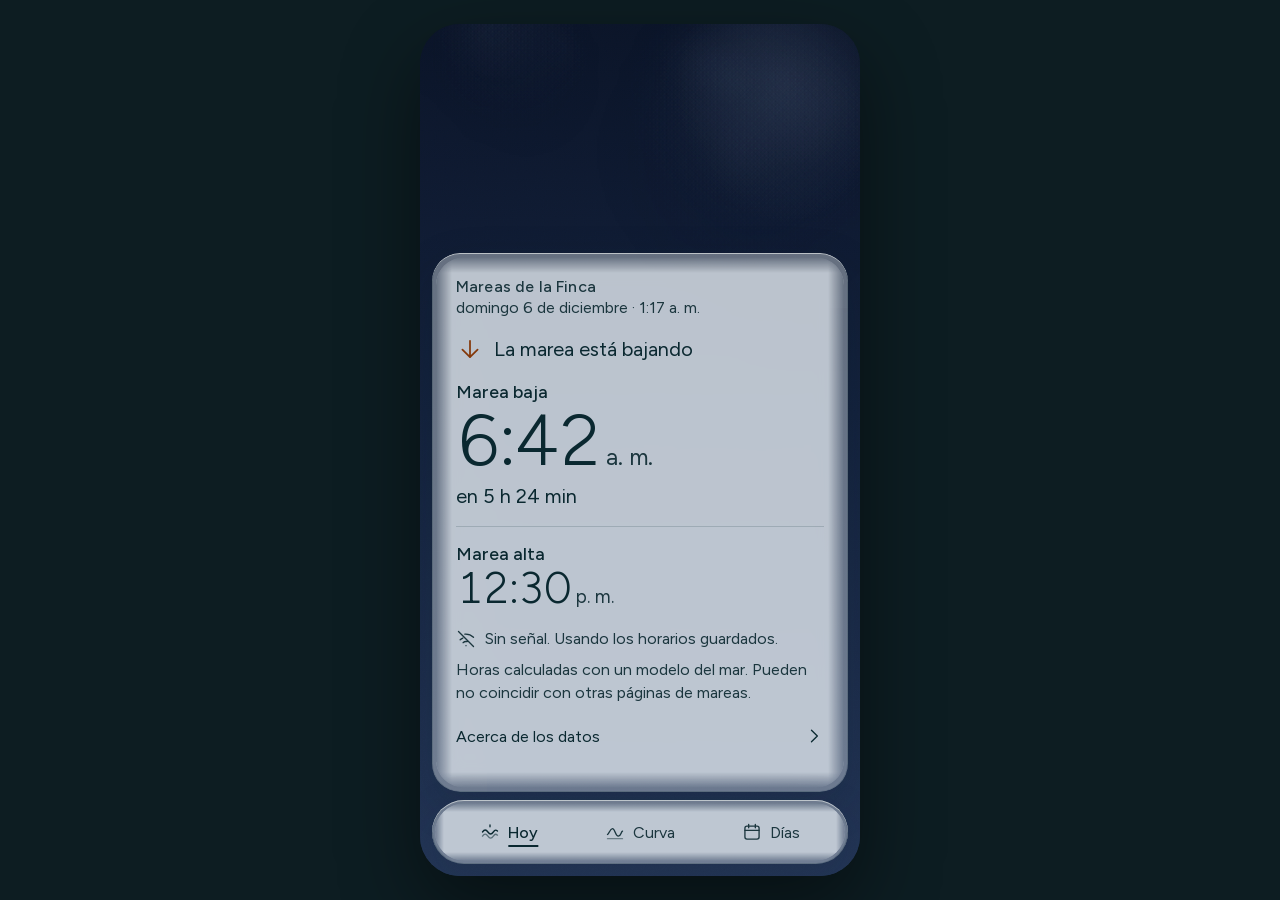
==== beta/index.html @ 6e87c31d "Beta: rondas 5-8 (cristal liquido, fondo vivo del clima, nubes, rayos y sol intenso) Co-Authored-By:" ====
<!doctype html>
<html lang="es-HN" data-tinta="claro">
<head>
<meta charset="utf-8">
<meta name="viewport" content="width=device-width, initial-scale=1, viewport-fit=cover">
<meta name="theme-color" content="#2b3b40">
<title>Mareas de la Finca</title>
<link rel="manifest" href="manifest.webmanifest">
<link rel="icon" href="icon-192.png">
<link rel="apple-touch-icon" href="apple-touch-icon.png">
<link rel="preload" href="fuentes/figtree-latin.woff2" as="font" type="font/woff2" crossorigin>
<link rel="stylesheet" href="tokens.css">
<link rel="stylesheet" href="app.css">
<link rel="stylesheet" href="mareas-cristal.css">
<link rel="stylesheet" href="cristal-liquido.css">
<link rel="stylesheet" href="clima-fondo.css">
<link rel="stylesheet" href="clima-tinte.css">
<!-- PRUEBA (retirar al integrar, ver INTEGRACION.md): ?tinta=claro|oscuro  ?letra=100|130|150  ?sinblur=1 (fuerza el fallback sólido). Va en el head para aplicarse antes del primer pintado. -->
<script>try{var q=new URLSearchParams(location.search),r=document.documentElement,t=q.get('tinta'),l=+q.get('letra');
if(t==='claro'||t==='oscuro')r.dataset.tinta=t;if(l>=100&&l<=160)r.style.fontSize=l+'%';if(q.get('sinblur')==='1')r.dataset.sinBlur=''}catch(e){}</script>
<!-- FIN PRUEBA -->
</head>
<body>
<div id="app" class="app"><noscript><p style="padding:1.5rem;font:400 1.25rem sans-serif">Esta app necesita JavaScript para mostrar las mareas.</p></noscript></div>
<script src="data.js"></script>
<script src="datos-vivos.js"></script>
<script src="mareas-cristal.js"></script>
<script src="cristal-liquido.js"></script>
<script src="clima-paletas.js"></script>
<script src="clima-fondo.js"></script>
<script src="clima-vivo.js"></script>
<script src="app.js"></script>
<!-- PRUEBA (retirar al integrar, ver INTEGRACION.md): ?clima=dia-lluvia  ?estilo=a|b  ?selector=1 -->
<script src="clima-prueba.js"></script>
<!-- FIN PRUEBA -->
</body>
</html>
---- beta/tokens.css ----
/* Tokens de "Cristal sobre agua" (05, ronda 5). Una sola tipografía, Figtree (local, variable 300-900).
   Pesos usados: 300 (cifras y títulos grandes), 400 (texto), 500 (rótulos y pestaña activa). Nunca 200, nunca 600+.
   Tamaños en rem: crecen con la letra del teléfono (100/130/150 %). */
@font-face { font-family: Figtree; src: url(fuentes/figtree-latin.woff2) format('woff2'); font-weight: 300 900; font-display: swap; }

:root {
  --font: Figtree, 'Segoe UI', Roboto, system-ui, sans-serif;
  --r: 28px;                  /* radio del panel de cristal */
  --r-sm: 16px;               /* botones de contorno */
  --tap: min(3.5rem, 64px);    /* 56 px a 100 %, crece con la letra hasta 64 px (más alto se come la pantalla) */
  --margen: 12px;             /* aire entre el cristal y el borde de la pantalla */
  --sobre: 40px;              /* el fondo y su copia desenfocada sobrepasan la pantalla: el blur no se desvanece en el borde */
  --banda: max(150px, 20cqh);             /* ronda 7: cielo libre mínimo sobre el panel (el fondo vivo se lee ahí) */
  --blur: 22px;               /* desenfoque ESTÁTICO de la copia del fondo (se rasteriza una vez; nunca se anima) */
}

/* ---------- FONDO (ronda 7): cielo vivo. clima-vivo.js escribe --cielo (el degradado del estado de ahora) en <html>; la copia desenfocada del cristal (.vf) usa EXACTAMENTE el mismo.
   Sin JS o sin clima: el degradado de abajo (día despejado). El tinte de cada estado vive en clima-tinte.css (generado por herramientas-09/generar-tinte.mjs). ---------- */
:root { --fondo: var(--cielo, linear-gradient(180deg, #3e85cf 0%, #7cb0e3 46%, #c3e0f2 100%)); }

/* ---------- TINTA (polaridad del texto). Por defecto, texto oscuro sobre cristal claro: la que mejor se lee al sol. ----------
   El contraste lo GARANTIZA el tinte, no el fondo: ver notas-prototipador.md (peor píxel medido en los 28 estados con el cristal líquido real). */
:root, [data-tinta="claro"] {
  /* ronda 7: el color y el alfa del tinte los fija el estado (--vid-rgb, --vid-alfa en clima-tinte.css). Sin estado: 72 %, como la ronda 6. */
  --vid: rgba(var(--vid-rgb, 255, 251, 246), var(--vid-alfa, .72));            /* tinte del cristal (centro, total) */
  --vid-borde: rgba(var(--vid-rgb, 255, 251, 246), var(--vid-b, .30));                      /* ronda 6: tinte del bisel, donde el fondo se dobla (ninguna letra llega ahí) */
  --vid-centro: rgba(var(--vid-rgb, 255, 251, 246), calc(1 - (1 - var(--vid-alfa, .72)) / (1 - var(--vid-b, .30))));   /* sobre el .30 de abajo suma --vid-alfa en el centro */
  --tx: #0A2830;                            /* texto principal: 7:1 o más aun sobre foto negra */
  --tx2: #1B363E;                           /* texto de apoyo: AA aun sobre foto negra */
  --linea: rgba(10, 40, 48, .16);           /* hairline */
  --borde: rgba(255, 255, 255, .6);         /* borde 1 px del cristal */
  --sombra: 0 14px 44px rgba(10, 30, 40, .16);
  --sube: #165A42; --baja: #84380A;         /* ronda 7 (05): más oscuros que los de la ronda 6 para pasar 4,5:1 bajo el cristal de noche y tormenta. Sin color como único portador: flecha y texto */
  --boton: rgba(10, 40, 48, .34);
  --area: rgba(22, 90, 66, .22);
}
[data-tinta="oscuro"] {
  --vid: rgba(6, 22, 28, .73);
  --vid-borde: rgba(6, 22, 28, .34);
  --vid-centro: rgba(6, 22, 28, .59);       /* suma 73 % con el borde (1 - .66 x .41) */
  --tx: #FFFFFF; --tx2: #E3EEF0;
  --linea: rgba(255, 255, 255, .2);
  --borde: rgba(255, 255, 255, .22);
  --sombra: 0 14px 44px rgba(0, 0, 0, .28);
  --sube: #8FDDBF; --baja: #F6B98A;
  --boton: rgba(255, 255, 255, .42);
  --area: rgba(143, 221, 191, .2);
}
---- beta/app.css ----
/* Mareas de la Finca · piel "Cristal sobre agua" (05 diseño, 09 prototipo, ronda 5).
   Cristal HORNEADO: el panel no usa backdrop-filter. Lleva una copia del mismo fondo (.vf), alineada con la pantalla,
   desenfocada UNA vez (filter estático, sin animar) y cubierta por un tinte que garantiza el contraste.
   Si el navegador no sabe desenfocar, el tinte solo (72 % opaco) ya se ve igual de calmado: es el fallback. */
*, *::before, *::after { box-sizing: border-box; }
html { -webkit-text-size-adjust: 100%; }
body { margin: 0; font-family: var(--font); font-weight: 400; color: var(--tx); background: #0d1d22; min-height: 100dvh; }
button { font: inherit; color: inherit; }
.ic { width: 1.25em; height: 1.25em; flex: none; vertical-align: -.2em; }
.ic path, .ic circle, .ic rect { stroke-width: 1.6; }

/* ---------- pantalla ---------- */
.app { position: relative; width: min(100%, 440px); height: 100dvh; margin: 0 auto; overflow: hidden; container-type: size; isolation: isolate; }
.fondo, .vf { position: absolute; background: var(--fondo); }
.fondo { inset: calc(-1 * var(--sobre)); }
@media (min-width: 700px) {
  body { display: grid; place-items: center; background: #0d1d22; }
  .app { height: min(calc(100dvh - 48px), 900px); border-radius: 40px; box-shadow: 0 30px 80px rgba(0,0,0,.45); }
}

/* ---------- el panel de cristal: UNO por pantalla ---------- */
/* RONDA 6: la barra Hoy · Curva · Días sale del panel y es su propia píldora de cristal (.barra) debajo de él. .pila las apila abajo.
   --barra-h (alto de la píldora) lo mide app.js; sirve para el tope del panel y para alinear la copia horneada del fondo (--bo). */
.pila { --barra-h: calc(var(--tap) + 8px); --hueco: 8px; position: absolute; left: var(--margen); right: var(--margen); bottom: var(--margen); display: flex; flex-direction: column; gap: var(--hueco); max-height: calc(100cqh - var(--margen) * 2); pointer-events: none; }
.pila > * { pointer-events: auto; }
.panel { --bo: calc(var(--margen) + var(--barra-h) + var(--hueco)); position: relative; flex: 0 1 auto; min-height: 0;
  display: flex; flex-direction: column; border-radius: var(--r); }
/* RONDA 7 (H1 del QA): siempre queda una banda de cielo libre arriba (--banda, 140 px; en 360x800 a letra 150 % es el 17 %); si el contenido no cabe, el panel se desliza por dentro (.cont) y la barra sigue a la vista. La lluvia, las estrellas y la bruma viven en esa banda. */
.panel.hoy { max-height: min(calc(100cqh - var(--banda) - var(--margen) - var(--barra-h) - var(--hueco)), max(calc(74cqh - var(--barra-h)), 36rem)); }
.panel.alta { height: calc(100cqh - var(--banda) - var(--margen) - var(--barra-h) - var(--hueco)); }
.panel:not(.hoy):not(.alta) { max-height: calc(100cqh - var(--banda) - var(--margen) - var(--barra-h) - var(--hueco)); }
.vidrio { position: absolute; inset: 0; border-radius: inherit; overflow: hidden; box-shadow: var(--sombra); z-index: 0; }
/* la copia del fondo: mismo tamaño y misma esquina que .fondo, colocada respecto al panel (que está a --margen de los bordes) */
.vf { left: calc(-1 * (var(--margen) + var(--sobre))); bottom: calc(-1 * (var(--bo, var(--margen)) + var(--sobre)));
  width: calc(100cqw + var(--sobre) * 2); height: calc(100cqh + var(--sobre) * 2);
  filter: blur(var(--blur)) saturate(1.12); }
.tinte { position: absolute; inset: 0; background: var(--vid); border-radius: inherit; box-shadow: inset 0 0 0 1px var(--borde); }
/* FALLBACK SÓLIDO (mismo tono, mismo borde, mismo texto; solo desaparece la foto desenfocada detrás):
   "reducir transparencia" del sistema, navegador sin unidades de contenedor (la copia no se alinearía) y ?sinblur=1 (QA). */
@media (prefers-reduced-transparency: reduce) { .vf { display: none; } .tinte { background: var(--vid-solido); } }
@supports not (width: 1cqw) { .vf { display: none; } .tinte { background: var(--vid-solido); } }
[data-sin-blur] .vf { display: none; }
[data-sin-blur] .tinte { background: var(--vid-solido); }
.cont { position: relative; z-index: 1; flex: 1 1 auto; min-height: 0; overflow-y: auto; overscroll-behavior: contain; padding: 1.5rem 1.5rem 1.75rem; scrollbar-width: none; -webkit-mask-image: linear-gradient(#000 calc(100% - 1.75rem), transparent); mask-image: linear-gradient(#000 calc(100% - 1.75rem), transparent); }
.cont::-webkit-scrollbar { display: none; }
.pie { position: relative; z-index: 1; padding: 0 1.5rem 1.25rem; }   /* ronda 6: el bisel inferior (18 px) no pisa la última línea */
.pie:empty { display: none; }
.pie .fresco { margin: .5rem 0 0; }
.cont:focus-visible { outline: 2px solid var(--tx); outline-offset: -4px; border-radius: var(--r); }

/* ---------- barra de pestañas: texto sobre el mismo cristal, sin caja oscura ---------- */
.barra { container-type: inline-size; flex: none; --cl-radio: 999px; border-radius: 999px; }
.barra .cl__contenido { display: flex; padding: 4px 12px; }   /* 12 px a cada lado: las etiquetas quedan lejos del bisel que dobla la foto */
.barra a { flex: 1; min-height: var(--tap); display: flex; align-items: center; justify-content: center; gap: .5rem; color: var(--tx2); text-decoration: none; font-size: 1rem; font-weight: 400; border-radius: var(--r-sm); }
.barra a span { text-underline-offset: .45rem; text-decoration-thickness: 2px; }
.barra a[aria-current="page"] { color: var(--tx); font-weight: 500; }
.barra a[aria-current="page"] span { text-decoration-line: underline; }
.barra a:focus-visible, .mas:focus-visible, .controles button:focus-visible { outline: 2px solid var(--tx); outline-offset: 2px; }

@container (max-width: 22rem) { .barra a { flex-direction: column; gap: .1rem; padding: .35rem 0; } .barra .ic { width: 1.5rem; height: 1.5rem; } }   /* letra 130 % o más: ícono arriba, palabra abajo */

/* ---------- CRISTAL LÍQUIDO (ronda 6): cristal-liquido.js dobla la foto solo en el bisel. El centro lleva el tinte de la ronda 5 (el contraste lo fija el tinte, no la foto).
   Tinte en dos zonas: centro = --vid (igual que la ronda 5, 72 %), bisel = --vid-borde (ligero, para que la refracción se vea). Ninguna letra pisa el bisel. ---------- */
.barra, .vidrio { --cl-tinte: var(--vid); --cl-tinte-solido: var(--vid-solido); --cl-sombra: var(--sombra); --cl-borde-luz: var(--borde); --cl-borde-sombra: var(--linea); --cl-sat: 1.1; }
.vidrio.cl { position: absolute; inset: 0; overflow: hidden; }
.vidrio.cl .cl__contenido { display: none; }
.cl .cl__tinte { background: var(--vid-borde); }   /* con .cl delante gana a cristal-liquido.css, que se carga después */
.cl .cl__tinte::before { content: ""; position: absolute; inset: var(--ti, 4px); border-radius: inherit; background: var(--vid-centro);
  -webkit-mask: linear-gradient(90deg, transparent, #000 var(--tp, 14px), #000 calc(100% - var(--tp, 14px)), transparent), linear-gradient(0deg, transparent, #000 var(--tp, 14px), #000 calc(100% - var(--tp, 14px)), transparent);
  -webkit-mask-composite: source-in;
  mask: linear-gradient(90deg, transparent, #000 var(--tp, 14px), #000 calc(100% - var(--tp, 14px)), transparent), linear-gradient(0deg, transparent, #000 var(--tp, 14px), #000 calc(100% - var(--tp, 14px)), transparent);
  mask-composite: intersect; }
.barra { --ti: 3px; --tp: 9px; }
.vidrio { --ti: 4px; --tp: 16px; }
@media (prefers-reduced-transparency: reduce) { .cl .cl__tinte { background: var(--vid-solido); } .cl .cl__tinte::before { display: none; } }
/* ronda 6 (H4): camino sólido forzado (sin backdrop-filter): la barra toma el tono compuesto del panel horneado (72 % de tinte sobre la foto), no el plano #FFFBF6 / #14303A.
   Con "reducir transparencia" real, panel y barra son ambos --vid-solido (la regla de abajo lo restituye). */
.barra.cl--solido { --cl-tinte-solido: rgb(212, 200, 197); }
[data-tinta="oscuro"] .barra.cl--solido { --cl-tinte-solido: rgb(30, 34, 37); }
@media (prefers-reduced-transparency: reduce) { .barra.cl--solido, [data-tinta="oscuro"] .barra.cl--solido { --cl-tinte-solido: var(--vid-solido); } }

/* ---------- cabecera dentro del panel ---------- */
.cab h1 { margin: 0; font-size: 1rem; font-weight: 500; color: var(--tx2); letter-spacing: .01em; }
.cab #fecha { display: block; margin-top: .15rem; font-size: 1rem; font-weight: 400; color: var(--tx2); }

/* ---------- Hoy ---------- */
.estado { display: flex; align-items: center; gap: .6rem; margin: 1.1rem 0 0; font-size: 1.25rem; font-weight: 400; line-height: 1.25; }
.flecha { display: inline-flex; color: var(--sube); }
.flecha[data-k="B"] { color: var(--baja); }
.flecha .ic { width: 1.5rem; height: 1.5rem; }
.estado .flecha .ic { width: 1.75rem; height: 1.75rem; }
.estado .flecha .ic path { stroke-width: 1.5; }
.rot { margin: 0; font-size: 1.125rem; font-weight: 500; color: var(--tx); }   /* rótulos: texto principal (meta 7:1) */
.hero { margin-top: 1.1rem; }
.gran, .med { margin: .1rem 0 0; font-weight: 300; letter-spacing: -.025em; line-height: 1; font-variant-numeric: tabular-nums; white-space: nowrap; }
.gran { font-size: min(4.5rem, 19cqw); }   /* la hora grande no crece más que el ancho: 'a. m.' nunca se corta */
.med { font-size: max(44px, min(2.75rem, 12cqw)); letter-spacing: -.02em; }
.gran small, .med small { font-size: .32em; font-weight: 400; letter-spacing: 0; color: var(--tx2); }
.med small { font-size: .42em; }
.cuenta { margin: .5rem 0 0; font-size: 1.25rem; font-weight: 400; }
.seg { margin-top: 1.1rem; padding-top: 1rem; border-top: 1px solid var(--linea); }
.fresco { display: flex; align-items: center; gap: .55rem; margin: 1.1rem 0 0; font-size: 1rem; color: var(--tx2); line-height: 1.35; }
.fresco .ic { width: 1.25rem; height: 1.25rem; }
.punto { width: .55rem; height: .55rem; margin: 0 .35rem; flex: none; border-radius: 50%; background: var(--sube); }
.aviso, .fuente, .vigencia, .nueva { margin: .6rem 0 0; font-size: 1rem; color: var(--tx2); line-height: 1.4; }
.fuente { font-size: 1rem; }
.acerca { margin-top: .25rem; }
.acerca summary { display: flex; align-items: center; justify-content: space-between; min-height: var(--tap); font-size: 1rem; color: var(--tx); cursor: pointer; list-style: none; }
.acerca summary::-webkit-details-marker { display: none; }
.acerca summary .ic { transition: transform .15s; }
.acerca[open] summary .ic { transform: rotate(90deg); }
.acerca summary:focus-visible { outline: 2px solid var(--tx); outline-offset: 2px; border-radius: var(--r-sm); }
.acerca[open] { padding-bottom: .5rem; }
.credito { margin: .6rem 0 0; font-size: 1rem; color: var(--tx2); line-height: 1.4; }
.credito a { color: var(--tx); text-underline-offset: .2em; display: inline-block; padding: .55rem 0; }
.credito a:focus-visible { outline: 2px solid var(--tx); outline-offset: 2px; }
.vigencia { display: flex; gap: .5rem; }
.nueva { color: var(--tx); font-weight: 500; }
.gira { animation: gira 1.6s linear infinite; }
@keyframes gira { to { transform: rotate(360deg); } }

/* ---------- títulos de vista y cajas de fin ---------- */
.tit { margin: 1.1rem 0 .25rem; font-size: min(1.75rem, 30px); font-weight: 300; letter-spacing: -.01em; line-height: 1.15; }
.finbox { display: flex; gap: .9rem; margin-top: 1.5rem; align-items: flex-start; }
.finbox .ic { width: 1.75rem; height: 1.75rem; margin-top: .15rem; color: var(--tx2); }
.finbox h2 { margin: 0; font-size: 1.5rem; font-weight: 300; line-height: 1.2; }
.finbox p { margin: .4rem 0 0; font-size: 1.125rem; line-height: 1.4; }

/* ---------- Curva ---------- */
.lectura { display: flex; align-items: baseline; flex-wrap: wrap; gap: .25rem 1rem; min-height: 4.5rem; margin-top: .75rem; }
.l-hora { font-size: min(2.75rem, 52px); font-weight: 300; letter-spacing: -.02em; line-height: 1; font-variant-numeric: tabular-nums; }
.l-hora small { font-size: .4em; font-weight: 400; color: var(--tx2); }
.l-alt { font-size: 1.25rem; color: var(--tx2); }
.l-alt:empty { display: none; }
.l-dir { display: inline-flex; align-items: center; gap: .3rem; font-size: 1.25rem; }
.graf { margin: .25rem -.25rem 0; position: relative; touch-action: pan-y; }
.curva { display: block; max-width: 100%; overflow: visible; cursor: ew-resize; touch-action: pan-y; outline-offset: 4px; }
.curva:focus:not(:focus-visible) { outline: none; }
.c-area { fill: url(#g-area); }
.c-line { fill: none; stroke: var(--tx); stroke-width: 2.25; stroke-linejoin: round; stroke-linecap: round; }
.c-hora { fill: var(--tx); font-weight: 400; }
.c-hora .ap, .c-hora .c-pal { fill: var(--tx2); }
.c-tick { fill: var(--tx2); font-weight: 400; }
.c-tk { stroke: var(--tx2); stroke-width: 1; stroke-dasharray: 2 5; opacity: .5; }
.c-ev { fill: var(--vid-solido, #fff); stroke: var(--tx); stroke-width: 1.5; }
.c-now-l { stroke: var(--tx); stroke-width: 1; stroke-dasharray: 3 5; opacity: .55; }
.c-now { fill: var(--tx); stroke: var(--vid-solido, #fff); stroke-width: 3; }
.c-cur-l { stroke: var(--tx); stroke-width: 1.5; }
.c-cur-p { fill: var(--vid-solido, #fff); stroke: var(--tx); stroke-width: 2.5; }
.mv-halo { position: absolute; width: 2.25rem; height: 2.25rem; margin: -1.125rem 0 0 -1.125rem; border-radius: 50%; background: var(--tx); opacity: .14; pointer-events: none; }
[data-tinta="claro"] { --vid-solido: #FFFBF6; }
[data-tinta="oscuro"] { --vid-solido: #14303A; }
.controles { display: flex; flex-wrap: wrap; gap: .6rem; margin-top: .5rem; }
.controles button, .mas { flex: 1 1 9.5rem; min-height: var(--tap); display: inline-flex; align-items: center; justify-content: center; gap: .3rem; padding: 0 .5rem; background: transparent; white-space: nowrap; border: 1px solid var(--boton); border-radius: var(--r-sm); font-size: 1rem; font-weight: 400; cursor: pointer; }
.controles button { min-height: min(var(--tap), 52px); }   /* ronda 6 (H3): a letra 150 % los dos botones ocupan menos y "Hora siguiente" queda sobre el desvanecido */
.mas { width: 100%; margin-top: 1.25rem; }
.controles button:active, .mas:active { background: var(--linea); }

/* ---------- Días ---------- */
.dia { margin-top: 1.25rem; }
.dia + .dia { padding-top: 1.25rem; border-top: 1px solid var(--linea); }   /* un solo divisor, entre días */
.dia h2 { margin: 0; font-size: 1.5rem; font-weight: 300; line-height: 1.2; }
.d-f { font-size: 1rem; font-weight: 400; color: var(--tx2); margin-left: .35rem; }
.lista { list-style: none; margin: .5rem 0 0; padding: 0; }
.f-txt { display: flex; flex-wrap: wrap; align-items: center; justify-content: space-between; gap: 0 .75rem; min-height: 3.5rem; }   /* a letra grande la hora baja a otra línea en vez de cortarse */
.fila .flecha { margin-right: .65rem; }
.fila { display: flex; align-items: center; }
.f-txt { flex: 1; }
.f-rot { font-size: 1.125rem; font-weight: 400; flex: 1 1 6.5rem; }
.f-hora { font-size: 1.75rem; font-weight: 300; letter-spacing: -.015em; font-variant-numeric: tabular-nums; white-space: nowrap; }
.f-hora small { font-size: 1rem; font-weight: 400; color: var(--tx2); }
.fila.pasada .f-rot, .fila.pasada .f-hora { color: var(--tx2); }
.fila.pasada .flecha { color: var(--tx2); }
.fila.sig .f-rot { font-weight: 500; }
.fila.sig .f-hora { font-weight: 400; }

/* ---------- apertura: la tarjeta del nombre arranca invisible; el movimiento (entrada, latido, halo) vive en mareas-cristal.css ---------- */
.apertura { --bo: 44cqh; position: absolute; left: var(--margen); right: var(--margen); bottom: var(--bo); z-index: 3; text-align: center; padding: 1.75rem 1.5rem; border-radius: var(--r); pointer-events: none; opacity: 0; }
.apertura > b, .apertura > span { position: relative; z-index: 1; display: block; }
.apertura b { font-size: 2rem; font-weight: 300; letter-spacing: -.01em; line-height: 1.15; }
.apertura span { margin-top: .5rem; font-size: 1.25rem; font-weight: 400; color: var(--tx2); }
@media (prefers-reduced-motion: reduce) { .gira { animation: none; } }

/* teléfonos cortos (360×800): menos aire arriba */
@media (max-height: 760px) { .gran { font-size: min(4rem, 19cqw); } .hero { margin-top: 1.1rem; } .estado { margin-top: 1rem; } }
---- beta/mareas-cristal.css ----
/* MareaCristal · solo transform y opacity. Todo lo que oculta o mueve va dentro de no-preference:
   con "Reducir movimiento" (o sin JS) nada queda oculto y la app se ve completa. Los colores no se tocan. */

/* AJUSTE DEL 09 (ronda 5): la tarjeta del nombre cae sobre la zona del panel; con el panel desde 0,2 s se veían encimados. Ahora la tarjeta entra, se queda y se apaga antes de 0,8 s
   y el panel sube entre 0,8 y 1,5 s (ms = 1500 en app.js). Pasó de 1,3 s a 1,5 s en total; cualquier toque la salta.
   1. Entrada (clase .entrando en la raíz, la pone MareaCristal.entrada; dura menos que sus ms para que al quitarla no haya salto).
   Foto y tarjeta del nombre (.apertura) primero; el panel de cristal sube 18 px y aparece entre 0,2 y 1,2 s. */
@media (prefers-reduced-motion: no-preference) {
  .entrando .apertura { animation: mc-nombre 1.1s ease both; }
  .entrando .barra { animation: mc-panel .7s cubic-bezier(.2, .75, .2, 1) .95s both; }
  .entrando .panel { animation: mc-panel .7s cubic-bezier(.2, .75, .2, 1) .8s both; will-change: transform, opacity; }
}
@keyframes mc-nombre { 0% { opacity: 0; } 20%, 45% { opacity: 1; } 70%, 100% { opacity: 0; } }
@keyframes mc-panel { from { opacity: 0; transform: translateY(18px); } to { opacity: 1; transform: none; } }

/* 2. Punto de frescura (Hoy): solo con data-estado="vivo" en un ancestro. Opacidad lenta, 2 de cada 3 s se ve entero.
   Corre en el compositor y se pausa solo con la pestaña oculta. En reciente y guardado no hay punto. */
@media (prefers-reduced-motion: no-preference) {
  [data-estado="vivo"] .punto { animation: mc-late 3.2s ease-in-out infinite; }
}
@keyframes mc-late { 50% { opacity: .35; } }

/* 3. Halo del punto "Ahora" (Curva): late 4 veces al entrar a la pantalla y se calma. El span lo posiciona app.js con left/top. */
@media (prefers-reduced-motion: no-preference) {
  [data-estado="vivo"] .mv-halo { animation: mc-halo 3.6s ease-in-out 4; }
}
@keyframes mc-halo { 50% { transform: scale(1.3); opacity: .06; } }
---- beta/cristal-liquido.css ----
/* Adaptado de React Bits GlassSurface — © David Haz, MIT + Commons Clause — https://github.com/DavidHDev/react-bits */
/* CristalLiquido · colores en variables; el cristal no anima nada (sin movimiento que reducir).
   Tres caminos, los fija cristal-liquido.js con la clase del elemento:
   .cl--svg (Chromium: refracción real) · .cl--esmerilado (blur + tinte) · .cl--solido (tinte opaco, sin transparencia). */
:root {
  --cl-tinte: rgba(255, 251, 246, .5);        /* tinte sobre la refracción; en panel de lectura lo fija el contraste */
  --cl-tinte-solido: rgb(250, 246, 240);      /* camino sólido: sin foto, contraste garantizado */
  --cl-borde-luz: rgba(255, 255, 255, .7);    /* luz del borde (filo superior) */
  --cl-borde-sombra: rgba(10, 40, 48, .14);   /* sombra interior del borde */
  --cl-sombra: 0 10px 30px rgba(10, 30, 40, .14);
  --cl-esmerilado: 14px;
  --cl-sat: 1.15;
}
.cl { position: relative; isolation: isolate; border-radius: var(--cl-radio, 20px); }
.cl > .cl__contenido { position: relative; z-index: 1; }
.cl__filtro { position: absolute; width: 0; height: 0; overflow: hidden; pointer-events: none; }

.cl--svg {
  background: var(--cl-tinte);
  backdrop-filter: var(--cl-filtro) saturate(var(--cl-sat));
  box-shadow: inset 0 1px 0 0 var(--cl-borde-luz), inset 0 0 0 1px var(--cl-borde-sombra), var(--cl-sombra);
}
.cl--esmerilado {
  background: var(--cl-tinte);
  -webkit-backdrop-filter: blur(var(--cl-esmerilado)) saturate(var(--cl-sat));
  backdrop-filter: blur(var(--cl-esmerilado)) saturate(var(--cl-sat));
  box-shadow: inset 0 1px 0 0 var(--cl-borde-luz), inset 0 0 0 1px var(--cl-borde-sombra), var(--cl-sombra);
}
.cl--solido {
  background: var(--cl-tinte-solido);
  box-shadow: inset 0 0 0 1px var(--cl-borde-sombra), var(--cl-sombra);
}
/* Sin backdrop-filter en absoluto: el esmerilado cae a sólido. */
@supports not ((backdrop-filter: blur(1px)) or (-webkit-backdrop-filter: blur(1px))) {
  .cl--esmerilado { background: var(--cl-tinte-solido); }
}
/* El usuario pidió menos transparencia: sólido (no es movimiento, por eso no va bajo reduced-motion). */
@media (prefers-reduced-transparency: reduce) {
  .cl--svg, .cl--esmerilado { background: var(--cl-tinte-solido); backdrop-filter: none; -webkit-backdrop-filter: none; }
}
.cl:focus-visible { outline: 2px solid currentColor; outline-offset: 2px; }

/* Camino SVG con centro calmado (opciones.calma > 0): el elemento no filtra por sí mismo, lo hacen tres capas hermanas. */
.cl--svg.cl--capas { background: none; backdrop-filter: none; box-shadow: var(--cl-sombra); }
.cl__borde, .cl__centro, .cl__tinte { position: absolute; inset: 0; border-radius: inherit; pointer-events: none; }
.cl__borde { backdrop-filter: var(--cl-filtro) saturate(var(--cl-sat)); }
.cl__centro {
  -webkit-mask: linear-gradient(90deg, transparent, #000 var(--cl-pluma, 8px), #000 calc(100% - var(--cl-pluma, 8px)), transparent),
                linear-gradient(0deg, transparent, #000 var(--cl-pluma, 8px), #000 calc(100% - var(--cl-pluma, 8px)), transparent);
  -webkit-mask-composite: source-in;
  mask: linear-gradient(90deg, transparent, #000 var(--cl-pluma, 8px), #000 calc(100% - var(--cl-pluma, 8px)), transparent),
        linear-gradient(0deg, transparent, #000 var(--cl-pluma, 8px), #000 calc(100% - var(--cl-pluma, 8px)), transparent);
  mask-composite: intersect;
}
.cl__tinte { background: var(--cl-tinte); box-shadow: inset 0 1px 0 0 var(--cl-borde-luz), inset 0 0 0 1px var(--cl-borde-sombra); }
@media (prefers-reduced-transparency: reduce) { .cl__borde, .cl__centro { display: none; } .cl__tinte { background: var(--cl-tinte-solido); } }
---- beta/clima-fondo.css ----
/* ClimaFondo · estilos (propio del estudio, 08 Motion, 15 oct 2026).
   El contenedor que se pasa a montar() debe ser position:relative|absolute|fixed y con tamaño. Todo es aria-hidden y sin eventos.
   Respaldo sin JS: si el HTML trae <div class="cf" data-momento="dia">, los 4 degradados de abajo ya dicen día/noche (primer pintado y sin animación). */
.cf { position: absolute; inset: 0; overflow: hidden; pointer-events: none; contain: strict; background: #123;
      --cf-fundido: 8000ms; --cf-brillo: .05; --cf-ritmo: 1.2; --cf-luz-agua: #cfe3ea; }
.cf[data-momento="amanecer"]  { background: linear-gradient(180deg, #46688f 0%, #9fb2c4 25%, #efd2b0 44%, #a9a9a8 48%, #3a566c 100%); }
.cf[data-momento="dia"]       { background: linear-gradient(180deg, #3b82c0 0%, #78b4dc 25%, #d6e9f0 44%, #7fb4c4 48%, #2a6a82 100%); }
.cf[data-momento="atardecer"] { background: linear-gradient(180deg, #3c5f8a 0%, #b4948f 25%, #efc79c 44%, #a98f84 48%, #2f4a60 100%); }
.cf[data-momento="noche"]     { background: linear-gradient(180deg, #0b1a33 0%, #14284a 25%, #2a4468 44%, #1c3350 48%, #0a1626 100%); }

.cf > * { position: absolute; }
.cf-cielo { inset: 0; opacity: 0; transition: opacity var(--cf-fundido) ease-in-out; }
.cf-cielo.cf-on { opacity: 1; }

/* resplandor de sol / luna: sin disco, solo luz que se difumina */
.cf-astro { width: 78%; aspect-ratio: 1; opacity: 0; transition: opacity var(--cf-fundido) ease-in-out; }
.cf-astro--amanecer  { left: -14%; top: calc(var(--cf-horizonte) - 36%); }
.cf-astro--dia       { left: 38%;  top: calc(var(--cf-horizonte) - 70%); }
.cf-astro--atardecer { left: 36%;  top: calc(var(--cf-horizonte) - 34%); }
.cf-astro--noche     { left: -10%; top: calc(var(--cf-horizonte) - 62%); width: 60%; }

/* estrellas: dos capas que respiran fuera de fase, muy despacio y con poca amplitud */
.cf-estrellas { inset: 0; opacity: 0; transition: opacity var(--cf-fundido) ease-in-out; }
.cf-estrellas::after { content: ""; position: absolute; inset: 0; background: var(--est) 0 0 / 100% 100%; }   /* 09 r7: quietas (el 14 pidió sin parpadeo perceptible) */

.cf-nubes, .cf-velo { inset: 0; }
.cf-nubes { overflow: hidden; }
.cf-nube { position: absolute; opacity: 0; will-change: transform; transition: opacity var(--cf-fundido) ease-in-out; }   /* r8: cada nube es un canvas (capa de textura) */

/* sol intenso (r8): capas de luz sin disco; el núcleo lo corta el borde de arriba. Solo opacidad. */
.cf-sol { inset: 0; opacity: 0; transition: opacity 2500ms ease-in-out; }   /* 09 r8 H2: el sol aparece en 2,5 s (antes 8 s) */
.cf-sol > i { position: absolute; inset: 0; display: block; }

/* rayos (r8): el destello cubre todo el cielo y se anima con WAAPI (opacidad, máx. 3 por segundo, amplitud ≤ 0,22); el rayo se dibuja en un canvas solo mientras cae */
.cf-destello { inset: 0; opacity: 0; }
.cf-rayo { left: 0; top: 0; width: 100%; }
.cf-bruma { inset: 0; opacity: 0; transition: opacity var(--cf-fundido) ease-in-out; }
.cf-sinfade, .cf-sinfade * { transition: none !important; }   /* 09 r7: el primer estado entra de golpe */
.cf-velo { opacity: 0; transition: opacity var(--cf-fundido) ease-in-out; }

/* agua: rayas que respiran EN EL SITIO (opacidad y ancho). Nada se desplaza hacia un lado: no puede leerse como corriente */
.cf-agua { left: 0; right: 0; top: var(--cf-horizonte); bottom: 0; }
.cf-agua i { position: absolute; display: block; opacity: 0; border-radius: 2px; transform-origin: 50% 50%; --pk: 0;
             background: linear-gradient(90deg, transparent, var(--cf-luz-agua) 50%, transparent); }
.cf-agua i.cf-on { --pk: calc(var(--cf-brillo) * var(--k, 1));
                   animation: cf-agua calc(var(--d, 7s) * var(--cf-ritmo)) ease-in-out var(--r, 0s) infinite; }
@keyframes cf-agua { 0%, 100% { opacity: 0; transform: scaleX(.72); } 50% { opacity: var(--pk); transform: scaleX(1); } }

.cf-lluvia { inset: 0; width: 100%; height: 100%; }

/* grano estático (una sola vez, sin animar): evita las bandas del degradado oscuro */
.cf--grano::after { content: ""; position: absolute; inset: 0; opacity: .05; mix-blend-mode: soft-light;
  background: url("data:image/svg+xml;utf8,<svg xmlns='http://www.w3.org/2000/svg' width='160' height='160'><filter id='n'><feTurbulence type='fractalNoise' baseFrequency='.9' numOctaves='2' stitchTiles='stitch'/><feColorMatrix values='0 0 0 0 1  0 0 0 0 1  0 0 0 0 1  0 0 0 .9 0'/></filter><rect width='100%25' height='100%25' filter='url(%23n)'/></svg>") 0 0 / 160px 160px; }

/* pestaña oculta o pausa: todo quieto */
.cf-pausa .cf-agua i { animation-play-state: paused; }

/* Reducir movimiento / ahorro / degradado por rendimiento: estático pero reconocible.
   (El cambio de color del cielo NO es movimiento y sigue funcionando, solo más corto: ver --cf-fundido en JS.) */
.cf-quieto .cf-agua i { animation: none; }
.cf-quieto .cf-agua i.cf-on { opacity: calc(var(--pk) * .55); }
@media (prefers-reduced-motion: reduce) {
  .cf-agua i.cf-on { animation: none; }
  .cf-agua i.cf-on { opacity: calc(var(--pk) * .55); }
}
---- beta/clima-tinte.css ----
/* Tinte del cristal por estado (05 propuso; 09 midio con el cristal liquido real; rondas 7 y 8). Generado por herramientas-09/generar-tinte8.mjs; no editar a mano.
   Uso: <html data-clima="dia-lluvia">. Lo escribe clima-vivo.js; con clima caduco o sin clima, el cielo neutro usa el tinte del "<momento>-despejado".
   Ronda 8: 29 estados. "dia-solfuerte" lo pone clima-vivo.js cuando el motor avisa solIntenso (cristal blanco azulado frio, mismo alfa).
   Una sola polaridad de texto (tinta oscura). Los alfas son el TOTAL en el centro del panel (ver --vid-centro en tokens.css). */
[data-clima="amanecer-despejado"] { --vid-rgb: 246, 240, 236; --vid-alfa: 0.73; }
[data-clima="amanecer-parcial"] { --vid-rgb: 246, 240, 236; --vid-alfa: 0.73; }
[data-clima="amanecer-nublado"] { --vid-rgb: 246, 240, 236; --vid-alfa: 0.73; }
[data-clima="amanecer-llovizna"] { --vid-rgb: 240, 238, 238; --vid-alfa: 0.73; }
[data-clima="amanecer-lluvia"] { --vid-rgb: 240, 238, 238; --vid-alfa: 0.73; }
[data-clima="amanecer-tormenta"] { --vid-rgb: 240, 238, 238; --vid-alfa: 0.77; }
[data-clima="amanecer-niebla"] { --vid-rgb: 246, 240, 236; --vid-alfa: 0.73; }
[data-clima="dia-despejado"] { --vid-rgb: 248, 245, 239; --vid-alfa: 0.73; }
[data-clima="dia-parcial"] { --vid-rgb: 248, 245, 239; --vid-alfa: 0.73; }
[data-clima="dia-nublado"] { --vid-rgb: 248, 245, 239; --vid-alfa: 0.73; }
[data-clima="dia-llovizna"] { --vid-rgb: 241, 241, 239; --vid-alfa: 0.73; }
[data-clima="dia-lluvia"] { --vid-rgb: 241, 241, 239; --vid-alfa: 0.73; }
[data-clima="dia-tormenta"] { --vid-rgb: 241, 241, 239; --vid-alfa: 0.755; }
[data-clima="dia-niebla"] { --vid-rgb: 248, 245, 239; --vid-alfa: 0.73; }
[data-clima="atardecer-despejado"] { --vid-rgb: 245, 236, 232; --vid-alfa: 0.73; }
[data-clima="atardecer-parcial"] { --vid-rgb: 245, 236, 232; --vid-alfa: 0.73; }
[data-clima="atardecer-nublado"] { --vid-rgb: 245, 236, 232; --vid-alfa: 0.73; }
[data-clima="atardecer-llovizna"] { --vid-rgb: 239, 236, 235; --vid-alfa: 0.73; }
[data-clima="atardecer-lluvia"] { --vid-rgb: 239, 236, 235; --vid-alfa: 0.745; }
[data-clima="atardecer-tormenta"] { --vid-rgb: 239, 236, 235; --vid-alfa: 0.78; }
[data-clima="atardecer-niebla"] { --vid-rgb: 245, 236, 232; --vid-alfa: 0.73; }
[data-clima="noche-despejado"] { --vid-rgb: 221, 228, 234; --vid-alfa: 0.84; --vid-b: .42; }
[data-clima="noche-parcial"] { --vid-rgb: 221, 228, 234; --vid-alfa: 0.835; --vid-b: .42; }
[data-clima="noche-nublado"] { --vid-rgb: 221, 228, 234; --vid-alfa: 0.84; --vid-b: .42; }
[data-clima="noche-llovizna"] { --vid-rgb: 215, 223, 230; --vid-alfa: 0.865; --vid-b: .42; }
[data-clima="noche-lluvia"] { --vid-rgb: 215, 223, 230; --vid-alfa: 0.87; --vid-b: .42; }
[data-clima="noche-tormenta"] { --vid-rgb: 215, 223, 230; --vid-alfa: 0.87; --vid-b: .42; }
[data-clima="noche-niebla"] { --vid-rgb: 221, 228, 234; --vid-alfa: 0.83; --vid-b: .42; }
[data-clima="dia-solfuerte"] { --vid-rgb: 233, 239, 244; --vid-alfa: 0.73; }
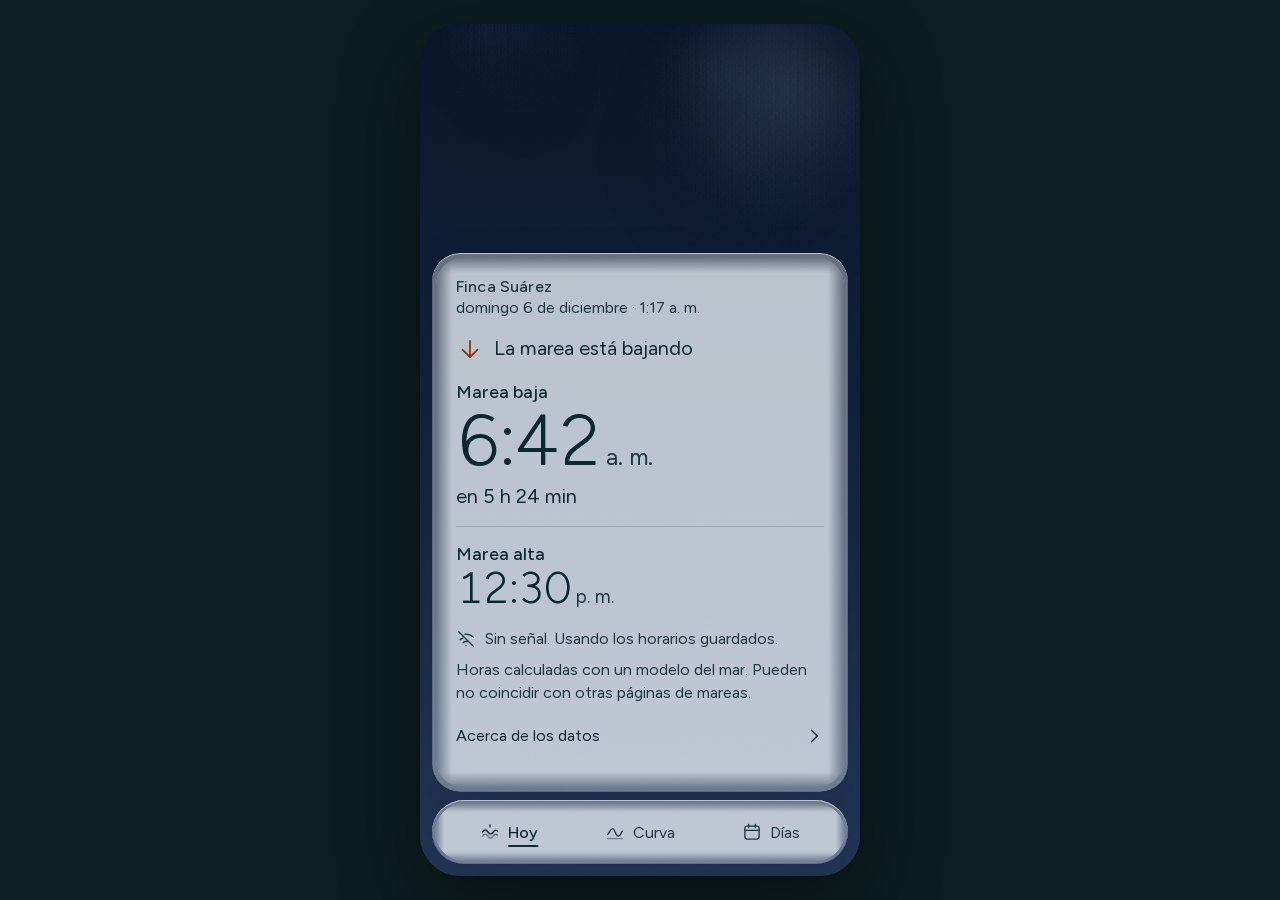
==== commit 4c3230ac: "Beta: la app se llama Finca Suarez Co-Authored-By: Claude Sonnet 5.5 <noreply@anthropic.com>" ====
--- a/beta/index.html
+++ b/beta/index.html
@@ -4,7 +4,7 @@
 <meta charset="utf-8">
 <meta name="viewport" content="width=device-width, initial-scale=1, viewport-fit=cover">
 <meta name="theme-color" content="#2b3b40">
-<title>Mareas de la Finca</title>
+<title>Finca Suárez</title>
 <link rel="manifest" href="manifest.webmanifest">
 <link rel="icon" href="icon-192.png">
 <link rel="apple-touch-icon" href="apple-touch-icon.png">
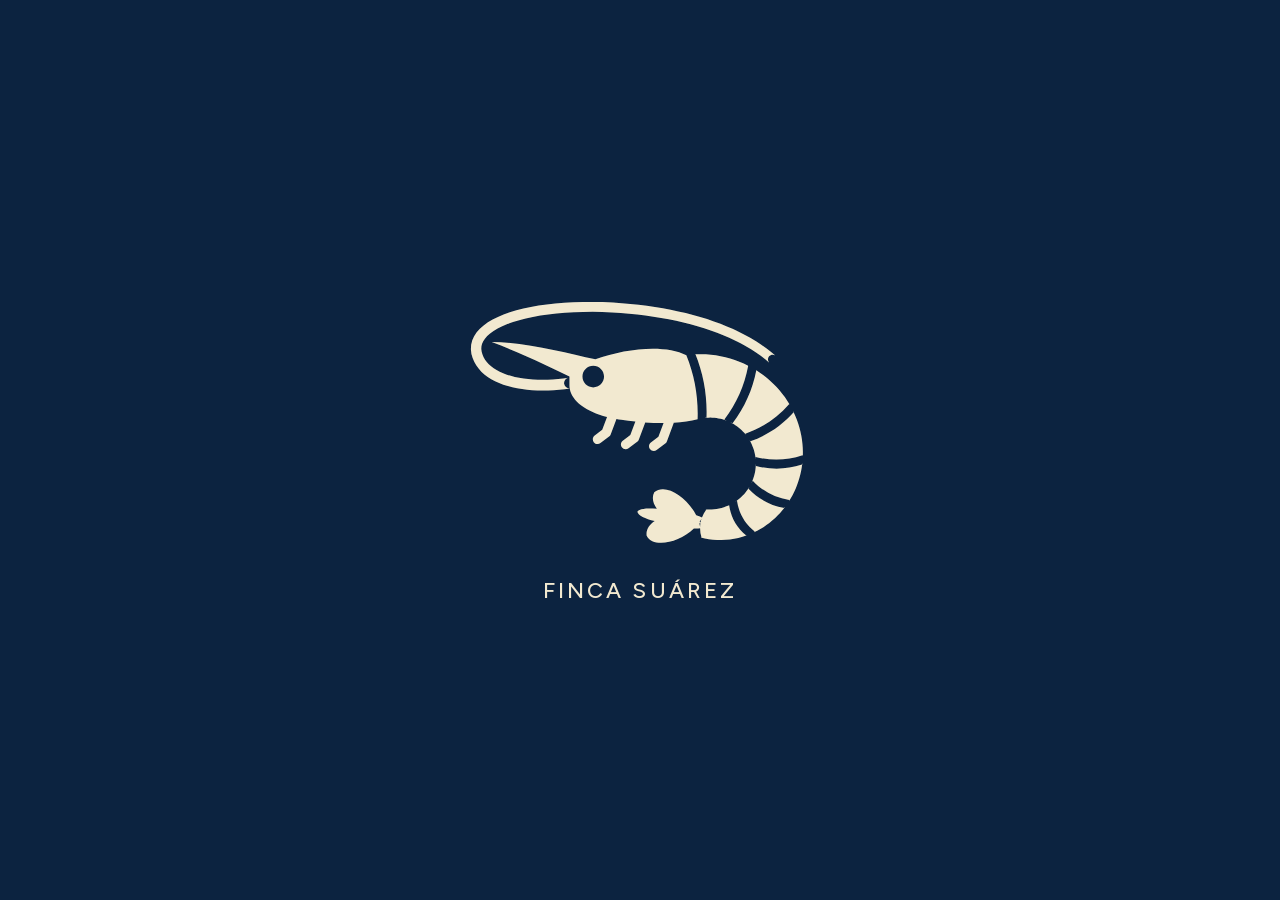
==== commit 0fa29dff: "Beta: entrada animada del camaron (se llena de agua como sube la marea), en linea, saltable, una vez" ====
--- a/beta/index.html
+++ b/beta/index.html
@@ -3,7 +3,7 @@
 <head>
 <meta charset="utf-8">
 <meta name="viewport" content="width=device-width, initial-scale=1, viewport-fit=cover">
-<meta name="theme-color" content="#2b3b40">
+<meta name="theme-color" content="#0C2340">
 <title>Finca Suárez</title>
 <link rel="manifest" href="manifest.webmanifest">
 <link rel="icon" href="icon-192.png">
@@ -19,8 +19,28 @@
 <script>try{var q=new URLSearchParams(location.search),r=document.documentElement,t=q.get('tinta'),l=+q.get('letra');
 if(t==='claro'||t==='oscuro')r.dataset.tinta=t;if(l>=100&&l<=160)r.style.fontSize=l+'%';if(q.get('sinblur')==='1')r.dataset.sinBlur=''}catch(e){}</script>
 <!-- FIN PRUEBA -->
+<style id="fs-css">
+/* ENTRADA DEL CAMARON (17 oct 2026): el camaron del logo se llena de agua como sube la marea y se va. En linea para pintar antes que cualquier hoja. */
+#fs-splash{position:fixed;inset:0;z-index:99999;background:#0C2340;display:flex;flex-direction:column;align-items:center;justify-content:center;gap:1.4rem;opacity:1;transition:opacity .5s ease;font-family:Figtree,system-ui,sans-serif}
+#fs-splash.fs-out{opacity:0;pointer-events:none}
+#fs-splash svg{width:min(70vw,360px);height:auto;display:block;overflow:visible}
+#fs-splash .fs-agua{transform:translateY(28px);animation:fs-sube 1.5s cubic-bezier(.35,.1,.2,1) .2s forwards}
+#fs-splash .fs-ola{animation:fs-deriva 1.6s linear infinite}
+#fs-splash p{margin:0;color:#F2E9D0;font-size:1.375rem;font-weight:500;letter-spacing:.14em;text-transform:uppercase;opacity:0;animation:fs-texto .7s ease .6s forwards}
+@keyframes fs-sube{to{transform:translateY(.4px)}}
+@keyframes fs-deriva{to{transform:translateX(-10px)}}
+@keyframes fs-texto{to{opacity:1}}
+@media (prefers-reduced-motion:reduce){#fs-splash .fs-agua{animation:none;transform:translateY(.4px)}#fs-splash .fs-ola{animation:none}#fs-splash p{animation:none;opacity:1}}
+</style>
 </head>
 <body>
+<div id="fs-splash" role="img" aria-label="Finca Suárez, cargando"><svg viewBox="1 1.5 35.5 25.5" aria-hidden="true"><defs><clipPath id="fs-cp"><path d="M24.2917,23.1322C24.4916,23.1863 24.6826,23.2605 24.8639,23.3507C24.9608,23.0808 25.1049,22.8194 25.2911,22.5654L25.095,22.5228L25.3401,22.5441L25.5852,22.5505L25.8302,22.5462L26.0753,22.5292L26.3204,22.4972L26.5612,22.4525L26.7999,22.3949L27.0343,22.3267L27.2666,22.2436L27.4925,22.1498L27.712,22.0433L27.5394,22.1477C27.7243,23.3573 28.2861,24.3498 29.2273,25.1239L28.8607,25.2442L28.4451,25.355L28.0296,25.4424L27.6119,25.5085L27.1942,25.549L26.7765,25.5681L26.363,25.5639L25.9517,25.5383L25.5468,25.4893L25.1462,25.4189L24.754,25.3273L24.8116,25.2932C24.7233,24.9905 24.677,24.6951 24.6779,24.4082C24.4753,24.4312 24.2688,24.4356 24.0611,24.4227C22.5639,25.8437 20.0629,26.3894 19.4071,25.1355C19.3241,24.5759 19.6495,24.0755 20.2053,23.6961C19.2564,23.4626 18.5574,23.1312 18.4907,22.7721C18.676,22.4579 19.4441,22.3856 20.4137,22.4901C20.0247,21.9432 19.8902,21.362 20.1594,20.8648C21.2051,19.9098 23.3722,21.2818 24.2917,23.1322ZM29.2869,25.176L29.2273,25.1239L29.2699,25.1099ZM29.4489,20.5025C30.4179,21.5246 31.5929,22.1584 32.9749,22.4015L32.8075,22.6123L32.5667,22.8893L32.3152,23.1557L32.0531,23.4093L31.7824,23.6501L31.5032,23.8782L31.2155,24.0934L30.9193,24.2937L30.6167,24.4791L30.3077,24.6518L29.9944,24.8095L30.0626,24.7285C29.0866,23.9457 28.5041,22.9362 28.3151,21.7002L28.0935,21.8217L28.2554,21.713L28.4132,21.5958L28.5666,21.4722L28.7115,21.3422L28.8543,21.2079L28.9885,21.0651L29.1164,20.9181L29.24,20.7668L29.3551,20.6091L29.4638,20.445L29.5639,20.2787ZM24.5954,23.921C24.6294,24.0427 24.6566,24.1653 24.6769,24.2884C24.6768,24.157 24.689,24.0277 24.7117,23.9003C24.6747,23.9083 24.6363,23.9154 24.5954,23.921ZM24.6208,23.7808C24.6571,23.7998 24.6906,23.8195 24.7224,23.8395C24.7441,23.7141 24.776,23.5905 24.8197,23.469C24.7594,23.5757 24.693,23.6798 24.6208,23.7808ZM33.0462,22.4162L32.9749,22.4015L33.0376,22.3225ZM30.1883,18.2648C31.7208,18.6599 33.2373,18.6129 34.7379,18.122L34.751,18.024L34.8022,18.1029C34.7808,18.11 34.7594,18.1171 34.7379,18.122L34.702,18.3884L34.6381,18.7486L34.5592,19.1066L34.4655,19.4561L34.3589,19.8035L34.2396,20.1424L34.1075,20.4748L33.9604,20.8009L33.8027,21.1184L33.6322,21.4274L33.4489,21.7279L33.466,21.6256C32.0538,21.3897 30.8547,20.7518 29.8687,19.7119L29.7408,19.9442L29.8154,19.7779L29.8836,19.6074L29.9433,19.4348L29.9987,19.2601L30.0456,19.0832L30.0861,18.9063L30.118,18.7273L30.1436,18.5462L30.1607,18.3629L30.1713,18.1817L30.1756,17.9985ZM33.9033,12.9631L34.0563,13.2994L34.2097,13.683L34.3483,14.073L34.4676,14.4672L34.5678,14.8636L34.653,15.2621L34.7191,15.6607L34.7681,16.0613L34.7979,16.4619L34.8128,16.8626L34.8086,17.2611L34.7724,17.2078C33.2493,17.7164 31.7107,17.7704 30.1564,17.3698L30.1585,17.6234L30.1393,17.4295L30.1095,17.2377L30.0733,17.0459L30.0285,16.8583L29.9752,16.6708L29.9134,16.4875L29.8431,16.3064L29.7664,16.1274L29.6833,15.9526L29.5917,15.7821L29.4915,15.6159L29.6364,15.8247C31.3075,15.2392 32.7301,14.2858 33.9033,12.9631L33.8837,12.92L33.9455,12.9179C33.9318,12.9335 33.918,12.9491 33.9033,12.9631ZM15.0703,2.1005L16.0847,2.1452L16.9414,2.207L17.7811,2.2816L18.608,2.3711L19.4199,2.4734L20.2169,2.5885L21.0012,2.7185L21.7684,2.8613L22.5207,3.019L23.2559,3.1873L23.9762,3.3727L24.6795,3.5688L25.3635,3.7798L26.0327,4.0057L26.6827,4.2443L27.3156,4.4958L27.9294,4.7622L28.5261,5.0435L29.1015,5.3376L29.6577,5.6466L30.1926,5.9684L30.7083,6.3051L31.2049,6.6567L31.678,7.0212L32.1213,7.3941C31.9271,7.2317 31.638,7.2575 31.4755,7.4516C31.3131,7.6459 31.3389,7.9349 31.5331,8.0974L31.1026,7.7372L30.6572,7.3962L30.1905,7.0681L29.7046,6.7527L29.1953,6.45L28.6668,6.1581L28.1169,5.8789L27.5479,5.6146L26.9576,5.361L26.3502,5.1202L25.7237,4.8922L25.078,4.6791L24.4131,4.4766L23.7311,4.287L23.0321,4.1122L22.3182,3.9481L21.5851,3.7989L20.8371,3.6625L20.072,3.5389L19.292,3.4281L18.4971,3.3301L17.6873,3.247L16.8647,3.1767L16.0293,3.117L15.0426,3.0786L14.0772,3.0637L13.1374,3.0722L12.2274,3.1021L11.3494,3.1532L10.5013,3.2257L9.6893,3.3194L8.9136,3.4324L8.1784,3.5645L7.4836,3.7158L6.8315,3.8842L6.2263,4.0696L5.6679,4.2699L5.1607,4.4852L4.7068,4.7132L4.3061,4.9519L3.9652,5.1991L3.6796,5.4505L3.4558,5.7042L3.2896,5.9577L3.1767,6.2092L3.1127,6.4607L3.0978,6.7207L3.1362,7.002L3.215,7.2705L3.3258,7.5305L3.4665,7.7756L3.637,8.0079L3.8352,8.2252L4.0632,8.432L4.3211,8.6259L4.6045,8.8049L4.9156,8.969L5.2523,9.1203L5.6146,9.2546L5.9982,9.3739L6.4032,9.4783L6.8251,9.5657L7.2662,9.6382L7.7223,9.6936L8.1911,9.7319L8.6728,9.7554L9.1629,9.7639L9.6637,9.7554L10.1709,9.7298L10.6824,9.6893L11.1981,9.6339L11.7224,9.5614C11.4305,9.6014 11.2263,9.8705 11.2663,10.1624C11.3042,10.4387 11.5472,10.6364 11.8207,10.6225C11.8034,10.5178 11.7948,10.4113 11.7948,10.3031L11.7948,9.4506C10.0899,8.5982 7.5326,7.3195 4.1229,6.0409C7.5326,6.0409 11.3686,7.1064 14.3521,7.7457C17.3357,6.6802 21.1717,6.254 23.3198,7.3494C24.1367,9.3696 24.5068,11.4681 24.4301,13.6446C23.7158,13.823 22.9262,13.937 22.0662,13.9877C22.0645,14.0362 22.0549,14.0852 22.0369,14.1332L21.3976,15.8381C21.3661,15.9218 21.3114,15.9948 21.2399,16.0485L20.3874,16.6878C20.1803,16.8432 19.8864,16.8012 19.731,16.5941C19.5757,16.3869 19.6177,16.093 19.8248,15.9377L20.5677,15.3805L21.0767,14.023C20.5008,14.0285 19.8976,14.0091 19.2664,13.9629L18.6271,15.6676C18.5957,15.7513 18.541,15.8243 18.4694,15.878L17.617,16.5173C17.4098,16.6727 17.116,16.6307 16.9606,16.4236C16.8053,16.2164 16.8472,15.9226 17.0544,15.7672L17.7972,15.2101L18.2962,13.8795C17.8479,13.8376 17.3841,13.7806 16.9095,13.7128C16.7459,13.6895 16.5849,13.6635 16.4273,13.6346L15.8567,15.1561C15.8253,15.2399 15.7706,15.3129 15.699,15.3666L14.8466,16.0059C14.6394,16.1612 14.3455,16.1193 14.1902,15.9121C14.0348,15.705 14.0768,15.4111 14.284,15.2557L15.0268,14.6986L15.5021,13.4311C13.4479,12.8951 12.0266,11.8944 11.8212,10.6246L11.326,10.6909L10.7804,10.7463L10.237,10.7889L9.6978,10.8124L9.1629,10.8188L8.6365,10.8103L8.1208,10.7826L7.6115,10.7399L7.1171,10.676L6.6333,10.5971L6.1645,10.497L5.7105,10.3798L5.2737,10.2413L4.856,10.0836L4.4596,9.9045L4.0824,9.7021L3.7308,9.4783L3.4026,9.2311L3.1042,8.9583L2.8357,8.66L2.5991,8.3361L2.4031,7.9887L2.2454,7.6157L2.126,7.2108L2.0706,6.7569L2.0983,6.3051L2.2091,5.8704L2.3924,5.4612L2.646,5.0797L2.9593,4.726L3.3301,4.3999L3.7499,4.0994L4.2209,3.8203L4.7388,3.5624L5.3014,3.3258L5.9087,3.1106L6.5609,2.9145L7.2535,2.7376L7.9844,2.58L8.7559,2.4457L9.5614,2.3306L10.4032,2.2369L11.2791,2.1644L12.1848,2.1132L13.1204,2.0855L14.0815,2.0813ZM30.2211,8.8301L30.572,9.0606L30.9278,9.3185L31.2709,9.5891L31.6013,9.8726L31.9167,10.1688L32.2172,10.4778L32.5027,10.7996L32.7734,11.1299L33.0291,11.4709L33.2678,11.8204L33.4894,12.1806L33.4447,12.1742C32.2626,13.521 30.8263,14.49 29.1356,15.081L29.2741,15.2962L29.1548,15.1428L29.029,14.9957L28.8969,14.8551L28.7584,14.7187L28.6156,14.5887L28.4664,14.4651L28.3109,14.3479L28.1532,14.2392L27.9891,14.1348L27.8207,14.0389L27.6502,13.9515L27.8825,14.0517C29.0701,12.4925 29.8501,10.7522 30.2211,8.8301L30.2054,8.8198L30.2331,8.7751C30.2296,8.7936 30.226,8.8122 30.2211,8.8301ZM24.2554,7.2428L24.7519,7.2364L25.2442,7.2513L25.7322,7.2897L26.2181,7.3515L26.6976,7.4346L27.1707,7.539L27.6374,7.6648L28.0935,7.8118L28.5431,7.978L28.9822,8.1634L29.4084,8.368L29.4148,8.4106C29.0468,10.3542 28.264,12.1131 27.0663,13.6873L27.2858,13.7917L27.0919,13.7235L26.8958,13.6638L26.6976,13.6127L26.4973,13.57L26.2948,13.5381L26.0924,13.5125L25.8878,13.4997L25.6832,13.4933L25.4786,13.4997L25.274,13.5125L25.0716,13.5359L25.3103,13.4891C25.3884,11.3125 25.0183,9.2141 24.2,7.1938ZM13.0735,9.4506C13.0735,10.0391 13.5505,10.5162 14.139,10.5162C14.7275,10.5162 15.2046,10.0391 15.2046,9.4506C15.2046,8.8621 14.7275,8.3851 14.139,8.3851C13.5505,8.3851 13.0735,8.8621 13.0735,9.4506Z"/></clipPath></defs><path d="M24.2917,23.1322C24.4916,23.1863 24.6826,23.2605 24.8639,23.3507C24.9608,23.0808 25.1049,22.8194 25.2911,22.5654L25.095,22.5228L25.3401,22.5441L25.5852,22.5505L25.8302,22.5462L26.0753,22.5292L26.3204,22.4972L26.5612,22.4525L26.7999,22.3949L27.0343,22.3267L27.2666,22.2436L27.4925,22.1498L27.712,22.0433L27.5394,22.1477C27.7243,23.3573 28.2861,24.3498 29.2273,25.1239L28.8607,25.2442L28.4451,25.355L28.0296,25.4424L27.6119,25.5085L27.1942,25.549L26.7765,25.5681L26.363,25.5639L25.9517,25.5383L25.5468,25.4893L25.1462,25.4189L24.754,25.3273L24.8116,25.2932C24.7233,24.9905 24.677,24.6951 24.6779,24.4082C24.4753,24.4312 24.2688,24.4356 24.0611,24.4227C22.5639,25.8437 20.0629,26.3894 19.4071,25.1355C19.3241,24.5759 19.6495,24.0755 20.2053,23.6961C19.2564,23.4626 18.5574,23.1312 18.4907,22.7721C18.676,22.4579 19.4441,22.3856 20.4137,22.4901C20.0247,21.9432 19.8902,21.362 20.1594,20.8648C21.2051,19.9098 23.3722,21.2818 24.2917,23.1322ZM29.2869,25.176L29.2273,25.1239L29.2699,25.1099ZM29.4489,20.5025C30.4179,21.5246 31.5929,22.1584 32.9749,22.4015L32.8075,22.6123L32.5667,22.8893L32.3152,23.1557L32.0531,23.4093L31.7824,23.6501L31.5032,23.8782L31.2155,24.0934L30.9193,24.2937L30.6167,24.4791L30.3077,24.6518L29.9944,24.8095L30.0626,24.7285C29.0866,23.9457 28.5041,22.9362 28.3151,21.7002L28.0935,21.8217L28.2554,21.713L28.4132,21.5958L28.5666,21.4722L28.7115,21.3422L28.8543,21.2079L28.9885,21.0651L29.1164,20.9181L29.24,20.7668L29.3551,20.6091L29.4638,20.445L29.5639,20.2787ZM24.5954,23.921C24.6294,24.0427 24.6566,24.1653 24.6769,24.2884C24.6768,24.157 24.689,24.0277 24.7117,23.9003C24.6747,23.9083 24.6363,23.9154 24.5954,23.921ZM24.6208,23.7808C24.6571,23.7998 24.6906,23.8195 24.7224,23.8395C24.7441,23.7141 24.776,23.5905 24.8197,23.469C24.7594,23.5757 24.693,23.6798 24.6208,23.7808ZM33.0462,22.4162L32.9749,22.4015L33.0376,22.3225ZM30.1883,18.2648C31.7208,18.6599 33.2373,18.6129 34.7379,18.122L34.751,18.024L34.8022,18.1029C34.7808,18.11 34.7594,18.1171 34.7379,18.122L34.702,18.3884L34.6381,18.7486L34.5592,19.1066L34.4655,19.4561L34.3589,19.8035L34.2396,20.1424L34.1075,20.4748L33.9604,20.8009L33.8027,21.1184L33.6322,21.4274L33.4489,21.7279L33.466,21.6256C32.0538,21.3897 30.8547,20.7518 29.8687,19.7119L29.7408,19.9442L29.8154,19.7779L29.8836,19.6074L29.9433,19.4348L29.9987,19.2601L30.0456,19.0832L30.0861,18.9063L30.118,18.7273L30.1436,18.5462L30.1607,18.3629L30.1713,18.1817L30.1756,17.9985ZM33.9033,12.9631L34.0563,13.2994L34.2097,13.683L34.3483,14.073L34.4676,14.4672L34.5678,14.8636L34.653,15.2621L34.7191,15.6607L34.7681,16.0613L34.7979,16.4619L34.8128,16.8626L34.8086,17.2611L34.7724,17.2078C33.2493,17.7164 31.7107,17.7704 30.1564,17.3698L30.1585,17.6234L30.1393,17.4295L30.1095,17.2377L30.0733,17.0459L30.0285,16.8583L29.9752,16.6708L29.9134,16.4875L29.8431,16.3064L29.7664,16.1274L29.6833,15.9526L29.5917,15.7821L29.4915,15.6159L29.6364,15.8247C31.3075,15.2392 32.7301,14.2858 33.9033,12.9631L33.8837,12.92L33.9455,12.9179C33.9318,12.9335 33.918,12.9491 33.9033,12.9631ZM15.0703,2.1005L16.0847,2.1452L16.9414,2.207L17.7811,2.2816L18.608,2.3711L19.4199,2.4734L20.2169,2.5885L21.0012,2.7185L21.7684,2.8613L22.5207,3.019L23.2559,3.1873L23.9762,3.3727L24.6795,3.5688L25.3635,3.7798L26.0327,4.0057L26.6827,4.2443L27.3156,4.4958L27.9294,4.7622L28.5261,5.0435L29.1015,5.3376L29.6577,5.6466L30.1926,5.9684L30.7083,6.3051L31.2049,6.6567L31.678,7.0212L32.1213,7.3941C31.9271,7.2317 31.638,7.2575 31.4755,7.4516C31.3131,7.6459 31.3389,7.9349 31.5331,8.0974L31.1026,7.7372L30.6572,7.3962L30.1905,7.0681L29.7046,6.7527L29.1953,6.45L28.6668,6.1581L28.1169,5.8789L27.5479,5.6146L26.9576,5.361L26.3502,5.1202L25.7237,4.8922L25.078,4.6791L24.4131,4.4766L23.7311,4.287L23.0321,4.1122L22.3182,3.9481L21.5851,3.7989L20.8371,3.6625L20.072,3.5389L19.292,3.4281L18.4971,3.3301L17.6873,3.247L16.8647,3.1767L16.0293,3.117L15.0426,3.0786L14.0772,3.0637L13.1374,3.0722L12.2274,3.1021L11.3494,3.1532L10.5013,3.2257L9.6893,3.3194L8.9136,3.4324L8.1784,3.5645L7.4836,3.7158L6.8315,3.8842L6.2263,4.0696L5.6679,4.2699L5.1607,4.4852L4.7068,4.7132L4.3061,4.9519L3.9652,5.1991L3.6796,5.4505L3.4558,5.7042L3.2896,5.9577L3.1767,6.2092L3.1127,6.4607L3.0978,6.7207L3.1362,7.002L3.215,7.2705L3.3258,7.5305L3.4665,7.7756L3.637,8.0079L3.8352,8.2252L4.0632,8.432L4.3211,8.6259L4.6045,8.8049L4.9156,8.969L5.2523,9.1203L5.6146,9.2546L5.9982,9.3739L6.4032,9.4783L6.8251,9.5657L7.2662,9.6382L7.7223,9.6936L8.1911,9.7319L8.6728,9.7554L9.1629,9.7639L9.6637,9.7554L10.1709,9.7298L10.6824,9.6893L11.1981,9.6339L11.7224,9.5614C11.4305,9.6014 11.2263,9.8705 11.2663,10.1624C11.3042,10.4387 11.5472,10.6364 11.8207,10.6225C11.8034,10.5178 11.7948,10.4113 11.7948,10.3031L11.7948,9.4506C10.0899,8.5982 7.5326,7.3195 4.1229,6.0409C7.5326,6.0409 11.3686,7.1064 14.3521,7.7457C17.3357,6.6802 21.1717,6.254 23.3198,7.3494C24.1367,9.3696 24.5068,11.4681 24.4301,13.6446C23.7158,13.823 22.9262,13.937 22.0662,13.9877C22.0645,14.0362 22.0549,14.0852 22.0369,14.1332L21.3976,15.8381C21.3661,15.9218 21.3114,15.9948 21.2399,16.0485L20.3874,16.6878C20.1803,16.8432 19.8864,16.8012 19.731,16.5941C19.5757,16.3869 19.6177,16.093 19.8248,15.9377L20.5677,15.3805L21.0767,14.023C20.5008,14.0285 19.8976,14.0091 19.2664,13.9629L18.6271,15.6676C18.5957,15.7513 18.541,15.8243 18.4694,15.878L17.617,16.5173C17.4098,16.6727 17.116,16.6307 16.9606,16.4236C16.8053,16.2164 16.8472,15.9226 17.0544,15.7672L17.7972,15.2101L18.2962,13.8795C17.8479,13.8376 17.3841,13.7806 16.9095,13.7128C16.7459,13.6895 16.5849,13.6635 16.4273,13.6346L15.8567,15.1561C15.8253,15.2399 15.7706,15.3129 15.699,15.3666L14.8466,16.0059C14.6394,16.1612 14.3455,16.1193 14.1902,15.9121C14.0348,15.705 14.0768,15.4111 14.284,15.2557L15.0268,14.6986L15.5021,13.4311C13.4479,12.8951 12.0266,11.8944 11.8212,10.6246L11.326,10.6909L10.7804,10.7463L10.237,10.7889L9.6978,10.8124L9.1629,10.8188L8.6365,10.8103L8.1208,10.7826L7.6115,10.7399L7.1171,10.676L6.6333,10.5971L6.1645,10.497L5.7105,10.3798L5.2737,10.2413L4.856,10.0836L4.4596,9.9045L4.0824,9.7021L3.7308,9.4783L3.4026,9.2311L3.1042,8.9583L2.8357,8.66L2.5991,8.3361L2.4031,7.9887L2.2454,7.6157L2.126,7.2108L2.0706,6.7569L2.0983,6.3051L2.2091,5.8704L2.3924,5.4612L2.646,5.0797L2.9593,4.726L3.3301,4.3999L3.7499,4.0994L4.2209,3.8203L4.7388,3.5624L5.3014,3.3258L5.9087,3.1106L6.5609,2.9145L7.2535,2.7376L7.9844,2.58L8.7559,2.4457L9.5614,2.3306L10.4032,2.2369L11.2791,2.1644L12.1848,2.1132L13.1204,2.0855L14.0815,2.0813ZM30.2211,8.8301L30.572,9.0606L30.9278,9.3185L31.2709,9.5891L31.6013,9.8726L31.9167,10.1688L32.2172,10.4778L32.5027,10.7996L32.7734,11.1299L33.0291,11.4709L33.2678,11.8204L33.4894,12.1806L33.4447,12.1742C32.2626,13.521 30.8263,14.49 29.1356,15.081L29.2741,15.2962L29.1548,15.1428L29.029,14.9957L28.8969,14.8551L28.7584,14.7187L28.6156,14.5887L28.4664,14.4651L28.3109,14.3479L28.1532,14.2392L27.9891,14.1348L27.8207,14.0389L27.6502,13.9515L27.8825,14.0517C29.0701,12.4925 29.8501,10.7522 30.2211,8.8301L30.2054,8.8198L30.2331,8.7751C30.2296,8.7936 30.226,8.8122 30.2211,8.8301ZM24.2554,7.2428L24.7519,7.2364L25.2442,7.2513L25.7322,7.2897L26.2181,7.3515L26.6976,7.4346L27.1707,7.539L27.6374,7.6648L28.0935,7.8118L28.5431,7.978L28.9822,8.1634L29.4084,8.368L29.4148,8.4106C29.0468,10.3542 28.264,12.1131 27.0663,13.6873L27.2858,13.7917L27.0919,13.7235L26.8958,13.6638L26.6976,13.6127L26.4973,13.57L26.2948,13.5381L26.0924,13.5125L25.8878,13.4997L25.6832,13.4933L25.4786,13.4997L25.274,13.5125L25.0716,13.5359L25.3103,13.4891C25.3884,11.3125 25.0183,9.2141 24.2,7.1938ZM13.0735,9.4506C13.0735,10.0391 13.5505,10.5162 14.139,10.5162C14.7275,10.5162 15.2046,10.0391 15.2046,9.4506C15.2046,8.8621 14.7275,8.3851 14.139,8.3851C13.5505,8.3851 13.0735,8.8621 13.0735,9.4506Z" fill="#F2E9D0" fill-opacity=".16"/><g clip-path="url(#fs-cp)"><g class="fs-agua"><path class="fs-ola" fill="#F2E9D0" d="M-12 0q2.5-1.1 5 0t5 0t5 0t5 0t5 0t5 0t5 0t5 0t5 0t5 0t5 0t5 0L50 40L-12 40Z"/></g></g></svg><p>Finca Suárez</p></div>
+<script>(function(){var el=document.getElementById('fs-splash');if(!el)return;try{var q=location.search.indexOf('camaron=1')>-1,ahora=Date.now(),ult=+localStorage.getItem('mareas.splash')||0;
+if(!q&&ahora-ult<20*60000){el.remove();var s=document.getElementById('fs-css');if(s)s.remove();return}
+localStorage.setItem('mareas.splash',String(ahora));localStorage.setItem('mareas.entrada',new Date(ahora-6*36e5).toISOString().slice(0,10))}catch(e){}
+var red=window.matchMedia&&matchMedia('(prefers-reduced-motion: reduce)').matches,fin=false;
+function salir(){if(fin)return;fin=true;el.classList.add('fs-out');setTimeout(function(){el.remove();var s=document.getElementById('fs-css');if(s)s.remove()},600)}
+el.addEventListener('click',salir);el.addEventListener('touchstart',salir,{passive:true});setTimeout(salir,red?700:2350)})();</script>
 <div id="app" class="app"><noscript><p style="padding:1.5rem;font:400 1.25rem sans-serif">Esta app necesita JavaScript para mostrar las mareas.</p></noscript></div>
 <script src="data.js"></script>
 <script src="datos-vivos.js"></script>
--- a/beta/app.css
+++ b/beta/app.css
@@ -183,3 +183,16 @@
 
 /* teléfonos cortos (360×800): menos aire arriba */
 @media (max-height: 760px) { .gran { font-size: min(4rem, 19cqw); } .hero { margin-top: 1.1rem; } .estado { margin-top: 1rem; } }
+
+/* LEGIBILIDAD (17 oct 2026, pedido de Ivan: "se lee pero no es tan facil"): su papa lo lee a pleno sol.
+   Trazo un paso mas firme (300 -> 400), las dos mareas con el mismo peso visual, rotulos y cuenta mas grandes, avisos mas legibles. */
+.gran, .med, .l-hora, .f-hora { font-weight: 400; }
+.tit, .dia h2, .finbox h2 { font-weight: 400; }
+.med { font-size: max(52px, min(3.5rem, 15cqw)); }
+.rot { font-size: 1.25rem; font-weight: 600; }
+.estado { font-size: 1.375rem; font-weight: 500; }
+.cuenta { font-size: 1.375rem; font-weight: 500; }
+.fresco, .aviso, .fuente, .vigencia, .nueva, .credito { font-size: 1.0625rem; color: var(--tx); }
+.cab h1 { font-size: 1.125rem; font-weight: 600; color: var(--tx); }
+.cab #fecha { font-size: 1.0625rem; color: var(--tx); }
+.f-rot { font-size: 1.25rem; font-weight: 500; }
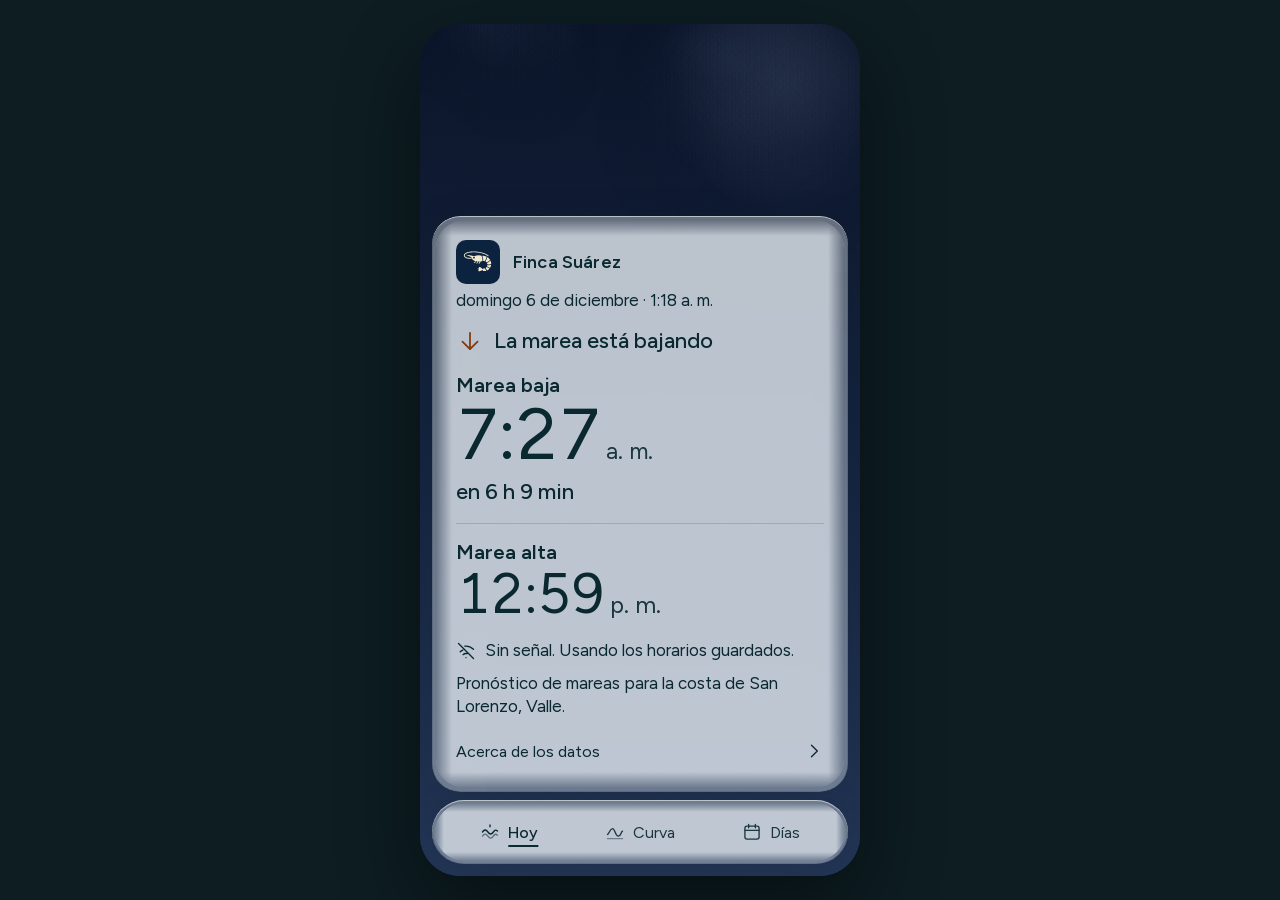
==== commit 64e02782: "Beta: entrada del camaron de la ronda 9 (se llena al nivel de la marea y vuela a la placa del encabe" ====
--- a/beta/index.html
+++ b/beta/index.html
@@ -3,55 +3,190 @@
 <head>
 <meta charset="utf-8">
 <meta name="viewport" content="width=device-width, initial-scale=1, viewport-fit=cover">
-<meta name="theme-color" content="#0C2340">
+<!-- theme-color permanente en navy, como en beta; el manifest también dice #0C2340: sin salto de barra durante ni después de la portada. -->
+<meta name="theme-color" id="fs-tema" content="#0C2340">
 <title>Finca Suárez</title>
+<script>
+/* PORTADA, paso 1 (en línea, antes de cualquier hoja): decide completa | corta | ninguna con el sello local (14, retencion.md §1).
+   Sello: localStorage 'fs-entrada' = {d: último día local en que se vio la completa, t: última apertura}. Síncrono, con try/catch; si falla, corta.
+   ?portada=1 fuerza la completa y NO escribe el sello. Nada sale del teléfono. */
+(function(){var H=document.documentElement,FS=window.FS={modo:'corta',rm:false,total:6,n:0,hojas:false,app:false,listo:false,cb:[],
+chequea:function(){if(FS.listo)return;if(!FS.hojas&&FS.n>=FS.total){FS.hojas=true;if(FS.alHojas)FS.alHojas()}if(FS.hojas&&FS.app){FS.listo=true;FS.tListo=Math.round(performance.now());FS.cb.splice(0).forEach(function(f){f()})}},
+cuando:function(f){if(FS.listo)f();else FS.cb.push(f)}};
+try{localStorage.removeItem('mareas.entrada');localStorage.removeItem('mareas.splash')}catch(e){}   /* un solo sello: fs-entrada reemplaza a los dos viejos (20 min) */
+var rm=false;try{rm=matchMedia('(prefers-reduced-motion: reduce)').matches}catch(e){}
+var forzar=false;try{forzar=/[?&]portada=1(&|$)/.test(location.search)}catch(e){}
+var h=location.hash.slice(1),profundo=h==='curva'||h==='dias',modo='corta';
+if(forzar)modo='completa';
+else{try{var ya=Date.now(),f=new Date(ya),dia=f.getFullYear()+'-'+(f.getMonth()+1)+'-'+f.getDate(),s=JSON.parse(localStorage.getItem('fs-entrada')||'null')||{},t=typeof s.t==='number'?s.t:0,d=s.d;
+if(d!==dia)modo='completa';else modo='corta';   /* Ivan (17 oct): el camaron carga CADA vez que se abre la app; la completa 1a vez del dia, la corta (0,6 s) las demas */
+if(profundo&&modo!=='ninguna')modo='ninguna';else if(modo==='completa')d=dia;
+localStorage.setItem('fs-entrada',JSON.stringify({d:d,t:ya}))}catch(e){modo='corta'}}
+if(rm&&modo==='corta')modo='completa';   /* reducir movimiento: la completa ya es quieta (0,5 s), asi tambien sale cada vez */
+FS.modo=modo;FS.rm=rm;H.setAttribute('data-fs',modo);
+if(modo!=='ninguna'){H.className+=' fs-portada';window.__fsRetiene=true}
+/* hoja que carga sin bloquear el primer pintado; FS cuenta las 6 */
+window.FSh=function(l){if(l.media!=='all')l.media='all';l.onload=l.onerror=null;FS.n++;FS.chequea()}})();
+</script>
 <link rel="manifest" href="manifest.webmanifest">
 <link rel="icon" href="icon-192.png">
 <link rel="apple-touch-icon" href="apple-touch-icon.png">
 <link rel="preload" href="fuentes/figtree-latin.woff2" as="font" type="font/woff2" crossorigin>
-<link rel="stylesheet" href="tokens.css">
-<link rel="stylesheet" href="app.css">
-<link rel="stylesheet" href="mareas-cristal.css">
-<link rel="stylesheet" href="cristal-liquido.css">
-<link rel="stylesheet" href="clima-fondo.css">
-<link rel="stylesheet" href="clima-tinte.css">
+<style id="fs-css">
+/* PORTADA, paso 2: HTML y CSS mínimos EN LÍNEA. Pinta antes que cualquier hoja o script (las hojas cargan sin bloquear, los scripts entran después del primer pintado). */
+@font-face{font-family:Figtree;src:url(fuentes/figtree-latin.woff2) format('woff2');font-weight:300 900;font-display:block}
+html{background:#0C2340}
+#fs-splash{position:fixed;inset:0;z-index:99999;display:grid;place-items:center;font-family:Figtree,system-ui,sans-serif;touch-action:manipulation;cursor:pointer;-webkit-tap-highlight-color:transparent}
+#fs-splash[hidden]{display:none}
+#fs-splash .fs-bg{position:absolute;inset:0;background:#0C2340}
+.fs-stage{position:relative;display:flex;flex-direction:column;align-items:center;transform:translateY(-34px)}
+.fs-cam{width:min(56vw,218px);aspect-ratio:35.5/25.5;will-change:transform}
+.fs-cam svg{width:100%;height:100%;display:block;overflow:visible}
+.fs-nombre{margin-top:26px;color:#F2E9D0;font-size:1.5rem;font-weight:500;letter-spacing:.06em;opacity:0}
+html[data-fs="ninguna"] .fs-stage{display:none}
+html[data-fs="corta"] .fs-cam{opacity:0}
+/* oleaje: dos ondas a distinta velocidad (una sola se lee a plantilla), solo transform */
+.fs-ola-a{animation:fs-deriva-a 1.8s linear infinite}
+.fs-ola-b{animation:fs-deriva-b 2.9s linear infinite reverse}
+@keyframes fs-deriva-a{to{transform:translateX(-10px)}}
+@keyframes fs-deriva-b{to{transform:translateX(-14px)}}
+html[data-rm] .fs-ola-a,html[data-rm] .fs-ola-b{animation:none}
+@media (prefers-reduced-motion:reduce){.fs-ola-a,.fs-ola-b{animation:none}}
+.fs-sprite{width:0;height:0;position:absolute}
+</style>
+<noscript><style>#fs-splash{display:none}</style><link rel="stylesheet" href="tokens.css"><link rel="stylesheet" href="app.css"></noscript>
+<link rel="stylesheet" href="tokens.css" media="print" onload="FSh(this)" onerror="FSh(this)">
+<link rel="stylesheet" href="app.css" media="print" onload="FSh(this)" onerror="FSh(this)">
+<link rel="stylesheet" href="mareas-cristal.css" media="print" onload="FSh(this)" onerror="FSh(this)">
+<link rel="stylesheet" href="cristal-liquido.css" media="print" onload="FSh(this)" onerror="FSh(this)">
+<link rel="stylesheet" href="clima-fondo.css" media="print" onload="FSh(this)" onerror="FSh(this)">
+<link rel="stylesheet" href="clima-tinte.css" media="print" onload="FSh(this)" onerror="FSh(this)">
+<link rel="preload" href="data.js" as="script"><link rel="preload" href="datos-vivos.js" as="script"><link rel="preload" href="mareas-cristal.js" as="script"><link rel="preload" href="cristal-liquido.js" as="script"><link rel="preload" href="clima-paletas.js" as="script"><link rel="preload" href="clima-fondo.js" as="script"><link rel="preload" href="clima-vivo.js" as="script"><link rel="preload" href="app.js" as="script">
 <!-- PRUEBA (retirar al integrar, ver INTEGRACION.md): ?tinta=claro|oscuro  ?letra=100|130|150  ?sinblur=1 (fuerza el fallback sólido). Va en el head para aplicarse antes del primer pintado. -->
 <script>try{var q=new URLSearchParams(location.search),r=document.documentElement,t=q.get('tinta'),l=+q.get('letra');
 if(t==='claro'||t==='oscuro')r.dataset.tinta=t;if(l>=100&&l<=160)r.style.fontSize=l+'%';if(q.get('sinblur')==='1')r.dataset.sinBlur=''}catch(e){}</script>
 <!-- FIN PRUEBA -->
-<style id="fs-css">
-/* ENTRADA DEL CAMARON (17 oct 2026): el camaron del logo se llena de agua como sube la marea y se va. En linea para pintar antes que cualquier hoja. */
-#fs-splash{position:fixed;inset:0;z-index:99999;background:#0C2340;display:flex;flex-direction:column;align-items:center;justify-content:center;gap:1.4rem;opacity:1;transition:opacity .5s ease;font-family:Figtree,system-ui,sans-serif}
-#fs-splash.fs-out{opacity:0;pointer-events:none}
-#fs-splash svg{width:min(70vw,360px);height:auto;display:block;overflow:visible}
-#fs-splash .fs-agua{transform:translateY(28px);animation:fs-sube 1.5s cubic-bezier(.35,.1,.2,1) .2s forwards}
-#fs-splash .fs-ola{animation:fs-deriva 1.6s linear infinite}
-#fs-splash p{margin:0;color:#F2E9D0;font-size:1.375rem;font-weight:500;letter-spacing:.14em;text-transform:uppercase;opacity:0;animation:fs-texto .7s ease .6s forwards}
-@keyframes fs-sube{to{transform:translateY(.4px)}}
-@keyframes fs-deriva{to{transform:translateX(-10px)}}
-@keyframes fs-texto{to{opacity:1}}
-@media (prefers-reduced-motion:reduce){#fs-splash .fs-agua{animation:none;transform:translateY(.4px)}#fs-splash .fs-ola{animation:none}#fs-splash p{animation:none;opacity:1}}
-</style>
 </head>
 <body>
-<div id="fs-splash" role="img" aria-label="Finca Suárez, cargando"><svg viewBox="1 1.5 35.5 25.5" aria-hidden="true"><defs><clipPath id="fs-cp"><path d="M24.2917,23.1322C24.4916,23.1863 24.6826,23.2605 24.8639,23.3507C24.9608,23.0808 25.1049,22.8194 25.2911,22.5654L25.095,22.5228L25.3401,22.5441L25.5852,22.5505L25.8302,22.5462L26.0753,22.5292L26.3204,22.4972L26.5612,22.4525L26.7999,22.3949L27.0343,22.3267L27.2666,22.2436L27.4925,22.1498L27.712,22.0433L27.5394,22.1477C27.7243,23.3573 28.2861,24.3498 29.2273,25.1239L28.8607,25.2442L28.4451,25.355L28.0296,25.4424L27.6119,25.5085L27.1942,25.549L26.7765,25.5681L26.363,25.5639L25.9517,25.5383L25.5468,25.4893L25.1462,25.4189L24.754,25.3273L24.8116,25.2932C24.7233,24.9905 24.677,24.6951 24.6779,24.4082C24.4753,24.4312 24.2688,24.4356 24.0611,24.4227C22.5639,25.8437 20.0629,26.3894 19.4071,25.1355C19.3241,24.5759 19.6495,24.0755 20.2053,23.6961C19.2564,23.4626 18.5574,23.1312 18.4907,22.7721C18.676,22.4579 19.4441,22.3856 20.4137,22.4901C20.0247,21.9432 19.8902,21.362 20.1594,20.8648C21.2051,19.9098 23.3722,21.2818 24.2917,23.1322ZM29.2869,25.176L29.2273,25.1239L29.2699,25.1099ZM29.4489,20.5025C30.4179,21.5246 31.5929,22.1584 32.9749,22.4015L32.8075,22.6123L32.5667,22.8893L32.3152,23.1557L32.0531,23.4093L31.7824,23.6501L31.5032,23.8782L31.2155,24.0934L30.9193,24.2937L30.6167,24.4791L30.3077,24.6518L29.9944,24.8095L30.0626,24.7285C29.0866,23.9457 28.5041,22.9362 28.3151,21.7002L28.0935,21.8217L28.2554,21.713L28.4132,21.5958L28.5666,21.4722L28.7115,21.3422L28.8543,21.2079L28.9885,21.0651L29.1164,20.9181L29.24,20.7668L29.3551,20.6091L29.4638,20.445L29.5639,20.2787ZM24.5954,23.921C24.6294,24.0427 24.6566,24.1653 24.6769,24.2884C24.6768,24.157 24.689,24.0277 24.7117,23.9003C24.6747,23.9083 24.6363,23.9154 24.5954,23.921ZM24.6208,23.7808C24.6571,23.7998 24.6906,23.8195 24.7224,23.8395C24.7441,23.7141 24.776,23.5905 24.8197,23.469C24.7594,23.5757 24.693,23.6798 24.6208,23.7808ZM33.0462,22.4162L32.9749,22.4015L33.0376,22.3225ZM30.1883,18.2648C31.7208,18.6599 33.2373,18.6129 34.7379,18.122L34.751,18.024L34.8022,18.1029C34.7808,18.11 34.7594,18.1171 34.7379,18.122L34.702,18.3884L34.6381,18.7486L34.5592,19.1066L34.4655,19.4561L34.3589,19.8035L34.2396,20.1424L34.1075,20.4748L33.9604,20.8009L33.8027,21.1184L33.6322,21.4274L33.4489,21.7279L33.466,21.6256C32.0538,21.3897 30.8547,20.7518 29.8687,19.7119L29.7408,19.9442L29.8154,19.7779L29.8836,19.6074L29.9433,19.4348L29.9987,19.2601L30.0456,19.0832L30.0861,18.9063L30.118,18.7273L30.1436,18.5462L30.1607,18.3629L30.1713,18.1817L30.1756,17.9985ZM33.9033,12.9631L34.0563,13.2994L34.2097,13.683L34.3483,14.073L34.4676,14.4672L34.5678,14.8636L34.653,15.2621L34.7191,15.6607L34.7681,16.0613L34.7979,16.4619L34.8128,16.8626L34.8086,17.2611L34.7724,17.2078C33.2493,17.7164 31.7107,17.7704 30.1564,17.3698L30.1585,17.6234L30.1393,17.4295L30.1095,17.2377L30.0733,17.0459L30.0285,16.8583L29.9752,16.6708L29.9134,16.4875L29.8431,16.3064L29.7664,16.1274L29.6833,15.9526L29.5917,15.7821L29.4915,15.6159L29.6364,15.8247C31.3075,15.2392 32.7301,14.2858 33.9033,12.9631L33.8837,12.92L33.9455,12.9179C33.9318,12.9335 33.918,12.9491 33.9033,12.9631ZM15.0703,2.1005L16.0847,2.1452L16.9414,2.207L17.7811,2.2816L18.608,2.3711L19.4199,2.4734L20.2169,2.5885L21.0012,2.7185L21.7684,2.8613L22.5207,3.019L23.2559,3.1873L23.9762,3.3727L24.6795,3.5688L25.3635,3.7798L26.0327,4.0057L26.6827,4.2443L27.3156,4.4958L27.9294,4.7622L28.5261,5.0435L29.1015,5.3376L29.6577,5.6466L30.1926,5.9684L30.7083,6.3051L31.2049,6.6567L31.678,7.0212L32.1213,7.3941C31.9271,7.2317 31.638,7.2575 31.4755,7.4516C31.3131,7.6459 31.3389,7.9349 31.5331,8.0974L31.1026,7.7372L30.6572,7.3962L30.1905,7.0681L29.7046,6.7527L29.1953,6.45L28.6668,6.1581L28.1169,5.8789L27.5479,5.6146L26.9576,5.361L26.3502,5.1202L25.7237,4.8922L25.078,4.6791L24.4131,4.4766L23.7311,4.287L23.0321,4.1122L22.3182,3.9481L21.5851,3.7989L20.8371,3.6625L20.072,3.5389L19.292,3.4281L18.4971,3.3301L17.6873,3.247L16.8647,3.1767L16.0293,3.117L15.0426,3.0786L14.0772,3.0637L13.1374,3.0722L12.2274,3.1021L11.3494,3.1532L10.5013,3.2257L9.6893,3.3194L8.9136,3.4324L8.1784,3.5645L7.4836,3.7158L6.8315,3.8842L6.2263,4.0696L5.6679,4.2699L5.1607,4.4852L4.7068,4.7132L4.3061,4.9519L3.9652,5.1991L3.6796,5.4505L3.4558,5.7042L3.2896,5.9577L3.1767,6.2092L3.1127,6.4607L3.0978,6.7207L3.1362,7.002L3.215,7.2705L3.3258,7.5305L3.4665,7.7756L3.637,8.0079L3.8352,8.2252L4.0632,8.432L4.3211,8.6259L4.6045,8.8049L4.9156,8.969L5.2523,9.1203L5.6146,9.2546L5.9982,9.3739L6.4032,9.4783L6.8251,9.5657L7.2662,9.6382L7.7223,9.6936L8.1911,9.7319L8.6728,9.7554L9.1629,9.7639L9.6637,9.7554L10.1709,9.7298L10.6824,9.6893L11.1981,9.6339L11.7224,9.5614C11.4305,9.6014 11.2263,9.8705 11.2663,10.1624C11.3042,10.4387 11.5472,10.6364 11.8207,10.6225C11.8034,10.5178 11.7948,10.4113 11.7948,10.3031L11.7948,9.4506C10.0899,8.5982 7.5326,7.3195 4.1229,6.0409C7.5326,6.0409 11.3686,7.1064 14.3521,7.7457C17.3357,6.6802 21.1717,6.254 23.3198,7.3494C24.1367,9.3696 24.5068,11.4681 24.4301,13.6446C23.7158,13.823 22.9262,13.937 22.0662,13.9877C22.0645,14.0362 22.0549,14.0852 22.0369,14.1332L21.3976,15.8381C21.3661,15.9218 21.3114,15.9948 21.2399,16.0485L20.3874,16.6878C20.1803,16.8432 19.8864,16.8012 19.731,16.5941C19.5757,16.3869 19.6177,16.093 19.8248,15.9377L20.5677,15.3805L21.0767,14.023C20.5008,14.0285 19.8976,14.0091 19.2664,13.9629L18.6271,15.6676C18.5957,15.7513 18.541,15.8243 18.4694,15.878L17.617,16.5173C17.4098,16.6727 17.116,16.6307 16.9606,16.4236C16.8053,16.2164 16.8472,15.9226 17.0544,15.7672L17.7972,15.2101L18.2962,13.8795C17.8479,13.8376 17.3841,13.7806 16.9095,13.7128C16.7459,13.6895 16.5849,13.6635 16.4273,13.6346L15.8567,15.1561C15.8253,15.2399 15.7706,15.3129 15.699,15.3666L14.8466,16.0059C14.6394,16.1612 14.3455,16.1193 14.1902,15.9121C14.0348,15.705 14.0768,15.4111 14.284,15.2557L15.0268,14.6986L15.5021,13.4311C13.4479,12.8951 12.0266,11.8944 11.8212,10.6246L11.326,10.6909L10.7804,10.7463L10.237,10.7889L9.6978,10.8124L9.1629,10.8188L8.6365,10.8103L8.1208,10.7826L7.6115,10.7399L7.1171,10.676L6.6333,10.5971L6.1645,10.497L5.7105,10.3798L5.2737,10.2413L4.856,10.0836L4.4596,9.9045L4.0824,9.7021L3.7308,9.4783L3.4026,9.2311L3.1042,8.9583L2.8357,8.66L2.5991,8.3361L2.4031,7.9887L2.2454,7.6157L2.126,7.2108L2.0706,6.7569L2.0983,6.3051L2.2091,5.8704L2.3924,5.4612L2.646,5.0797L2.9593,4.726L3.3301,4.3999L3.7499,4.0994L4.2209,3.8203L4.7388,3.5624L5.3014,3.3258L5.9087,3.1106L6.5609,2.9145L7.2535,2.7376L7.9844,2.58L8.7559,2.4457L9.5614,2.3306L10.4032,2.2369L11.2791,2.1644L12.1848,2.1132L13.1204,2.0855L14.0815,2.0813ZM30.2211,8.8301L30.572,9.0606L30.9278,9.3185L31.2709,9.5891L31.6013,9.8726L31.9167,10.1688L32.2172,10.4778L32.5027,10.7996L32.7734,11.1299L33.0291,11.4709L33.2678,11.8204L33.4894,12.1806L33.4447,12.1742C32.2626,13.521 30.8263,14.49 29.1356,15.081L29.2741,15.2962L29.1548,15.1428L29.029,14.9957L28.8969,14.8551L28.7584,14.7187L28.6156,14.5887L28.4664,14.4651L28.3109,14.3479L28.1532,14.2392L27.9891,14.1348L27.8207,14.0389L27.6502,13.9515L27.8825,14.0517C29.0701,12.4925 29.8501,10.7522 30.2211,8.8301L30.2054,8.8198L30.2331,8.7751C30.2296,8.7936 30.226,8.8122 30.2211,8.8301ZM24.2554,7.2428L24.7519,7.2364L25.2442,7.2513L25.7322,7.2897L26.2181,7.3515L26.6976,7.4346L27.1707,7.539L27.6374,7.6648L28.0935,7.8118L28.5431,7.978L28.9822,8.1634L29.4084,8.368L29.4148,8.4106C29.0468,10.3542 28.264,12.1131 27.0663,13.6873L27.2858,13.7917L27.0919,13.7235L26.8958,13.6638L26.6976,13.6127L26.4973,13.57L26.2948,13.5381L26.0924,13.5125L25.8878,13.4997L25.6832,13.4933L25.4786,13.4997L25.274,13.5125L25.0716,13.5359L25.3103,13.4891C25.3884,11.3125 25.0183,9.2141 24.2,7.1938ZM13.0735,9.4506C13.0735,10.0391 13.5505,10.5162 14.139,10.5162C14.7275,10.5162 15.2046,10.0391 15.2046,9.4506C15.2046,8.8621 14.7275,8.3851 14.139,8.3851C13.5505,8.3851 13.0735,8.8621 13.0735,9.4506Z"/></clipPath></defs><path d="M24.2917,23.1322C24.4916,23.1863 24.6826,23.2605 24.8639,23.3507C24.9608,23.0808 25.1049,22.8194 25.2911,22.5654L25.095,22.5228L25.3401,22.5441L25.5852,22.5505L25.8302,22.5462L26.0753,22.5292L26.3204,22.4972L26.5612,22.4525L26.7999,22.3949L27.0343,22.3267L27.2666,22.2436L27.4925,22.1498L27.712,22.0433L27.5394,22.1477C27.7243,23.3573 28.2861,24.3498 29.2273,25.1239L28.8607,25.2442L28.4451,25.355L28.0296,25.4424L27.6119,25.5085L27.1942,25.549L26.7765,25.5681L26.363,25.5639L25.9517,25.5383L25.5468,25.4893L25.1462,25.4189L24.754,25.3273L24.8116,25.2932C24.7233,24.9905 24.677,24.6951 24.6779,24.4082C24.4753,24.4312 24.2688,24.4356 24.0611,24.4227C22.5639,25.8437 20.0629,26.3894 19.4071,25.1355C19.3241,24.5759 19.6495,24.0755 20.2053,23.6961C19.2564,23.4626 18.5574,23.1312 18.4907,22.7721C18.676,22.4579 19.4441,22.3856 20.4137,22.4901C20.0247,21.9432 19.8902,21.362 20.1594,20.8648C21.2051,19.9098 23.3722,21.2818 24.2917,23.1322ZM29.2869,25.176L29.2273,25.1239L29.2699,25.1099ZM29.4489,20.5025C30.4179,21.5246 31.5929,22.1584 32.9749,22.4015L32.8075,22.6123L32.5667,22.8893L32.3152,23.1557L32.0531,23.4093L31.7824,23.6501L31.5032,23.8782L31.2155,24.0934L30.9193,24.2937L30.6167,24.4791L30.3077,24.6518L29.9944,24.8095L30.0626,24.7285C29.0866,23.9457 28.5041,22.9362 28.3151,21.7002L28.0935,21.8217L28.2554,21.713L28.4132,21.5958L28.5666,21.4722L28.7115,21.3422L28.8543,21.2079L28.9885,21.0651L29.1164,20.9181L29.24,20.7668L29.3551,20.6091L29.4638,20.445L29.5639,20.2787ZM24.5954,23.921C24.6294,24.0427 24.6566,24.1653 24.6769,24.2884C24.6768,24.157 24.689,24.0277 24.7117,23.9003C24.6747,23.9083 24.6363,23.9154 24.5954,23.921ZM24.6208,23.7808C24.6571,23.7998 24.6906,23.8195 24.7224,23.8395C24.7441,23.7141 24.776,23.5905 24.8197,23.469C24.7594,23.5757 24.693,23.6798 24.6208,23.7808ZM33.0462,22.4162L32.9749,22.4015L33.0376,22.3225ZM30.1883,18.2648C31.7208,18.6599 33.2373,18.6129 34.7379,18.122L34.751,18.024L34.8022,18.1029C34.7808,18.11 34.7594,18.1171 34.7379,18.122L34.702,18.3884L34.6381,18.7486L34.5592,19.1066L34.4655,19.4561L34.3589,19.8035L34.2396,20.1424L34.1075,20.4748L33.9604,20.8009L33.8027,21.1184L33.6322,21.4274L33.4489,21.7279L33.466,21.6256C32.0538,21.3897 30.8547,20.7518 29.8687,19.7119L29.7408,19.9442L29.8154,19.7779L29.8836,19.6074L29.9433,19.4348L29.9987,19.2601L30.0456,19.0832L30.0861,18.9063L30.118,18.7273L30.1436,18.5462L30.1607,18.3629L30.1713,18.1817L30.1756,17.9985ZM33.9033,12.9631L34.0563,13.2994L34.2097,13.683L34.3483,14.073L34.4676,14.4672L34.5678,14.8636L34.653,15.2621L34.7191,15.6607L34.7681,16.0613L34.7979,16.4619L34.8128,16.8626L34.8086,17.2611L34.7724,17.2078C33.2493,17.7164 31.7107,17.7704 30.1564,17.3698L30.1585,17.6234L30.1393,17.4295L30.1095,17.2377L30.0733,17.0459L30.0285,16.8583L29.9752,16.6708L29.9134,16.4875L29.8431,16.3064L29.7664,16.1274L29.6833,15.9526L29.5917,15.7821L29.4915,15.6159L29.6364,15.8247C31.3075,15.2392 32.7301,14.2858 33.9033,12.9631L33.8837,12.92L33.9455,12.9179C33.9318,12.9335 33.918,12.9491 33.9033,12.9631ZM15.0703,2.1005L16.0847,2.1452L16.9414,2.207L17.7811,2.2816L18.608,2.3711L19.4199,2.4734L20.2169,2.5885L21.0012,2.7185L21.7684,2.8613L22.5207,3.019L23.2559,3.1873L23.9762,3.3727L24.6795,3.5688L25.3635,3.7798L26.0327,4.0057L26.6827,4.2443L27.3156,4.4958L27.9294,4.7622L28.5261,5.0435L29.1015,5.3376L29.6577,5.6466L30.1926,5.9684L30.7083,6.3051L31.2049,6.6567L31.678,7.0212L32.1213,7.3941C31.9271,7.2317 31.638,7.2575 31.4755,7.4516C31.3131,7.6459 31.3389,7.9349 31.5331,8.0974L31.1026,7.7372L30.6572,7.3962L30.1905,7.0681L29.7046,6.7527L29.1953,6.45L28.6668,6.1581L28.1169,5.8789L27.5479,5.6146L26.9576,5.361L26.3502,5.1202L25.7237,4.8922L25.078,4.6791L24.4131,4.4766L23.7311,4.287L23.0321,4.1122L22.3182,3.9481L21.5851,3.7989L20.8371,3.6625L20.072,3.5389L19.292,3.4281L18.4971,3.3301L17.6873,3.247L16.8647,3.1767L16.0293,3.117L15.0426,3.0786L14.0772,3.0637L13.1374,3.0722L12.2274,3.1021L11.3494,3.1532L10.5013,3.2257L9.6893,3.3194L8.9136,3.4324L8.1784,3.5645L7.4836,3.7158L6.8315,3.8842L6.2263,4.0696L5.6679,4.2699L5.1607,4.4852L4.7068,4.7132L4.3061,4.9519L3.9652,5.1991L3.6796,5.4505L3.4558,5.7042L3.2896,5.9577L3.1767,6.2092L3.1127,6.4607L3.0978,6.7207L3.1362,7.002L3.215,7.2705L3.3258,7.5305L3.4665,7.7756L3.637,8.0079L3.8352,8.2252L4.0632,8.432L4.3211,8.6259L4.6045,8.8049L4.9156,8.969L5.2523,9.1203L5.6146,9.2546L5.9982,9.3739L6.4032,9.4783L6.8251,9.5657L7.2662,9.6382L7.7223,9.6936L8.1911,9.7319L8.6728,9.7554L9.1629,9.7639L9.6637,9.7554L10.1709,9.7298L10.6824,9.6893L11.1981,9.6339L11.7224,9.5614C11.4305,9.6014 11.2263,9.8705 11.2663,10.1624C11.3042,10.4387 11.5472,10.6364 11.8207,10.6225C11.8034,10.5178 11.7948,10.4113 11.7948,10.3031L11.7948,9.4506C10.0899,8.5982 7.5326,7.3195 4.1229,6.0409C7.5326,6.0409 11.3686,7.1064 14.3521,7.7457C17.3357,6.6802 21.1717,6.254 23.3198,7.3494C24.1367,9.3696 24.5068,11.4681 24.4301,13.6446C23.7158,13.823 22.9262,13.937 22.0662,13.9877C22.0645,14.0362 22.0549,14.0852 22.0369,14.1332L21.3976,15.8381C21.3661,15.9218 21.3114,15.9948 21.2399,16.0485L20.3874,16.6878C20.1803,16.8432 19.8864,16.8012 19.731,16.5941C19.5757,16.3869 19.6177,16.093 19.8248,15.9377L20.5677,15.3805L21.0767,14.023C20.5008,14.0285 19.8976,14.0091 19.2664,13.9629L18.6271,15.6676C18.5957,15.7513 18.541,15.8243 18.4694,15.878L17.617,16.5173C17.4098,16.6727 17.116,16.6307 16.9606,16.4236C16.8053,16.2164 16.8472,15.9226 17.0544,15.7672L17.7972,15.2101L18.2962,13.8795C17.8479,13.8376 17.3841,13.7806 16.9095,13.7128C16.7459,13.6895 16.5849,13.6635 16.4273,13.6346L15.8567,15.1561C15.8253,15.2399 15.7706,15.3129 15.699,15.3666L14.8466,16.0059C14.6394,16.1612 14.3455,16.1193 14.1902,15.9121C14.0348,15.705 14.0768,15.4111 14.284,15.2557L15.0268,14.6986L15.5021,13.4311C13.4479,12.8951 12.0266,11.8944 11.8212,10.6246L11.326,10.6909L10.7804,10.7463L10.237,10.7889L9.6978,10.8124L9.1629,10.8188L8.6365,10.8103L8.1208,10.7826L7.6115,10.7399L7.1171,10.676L6.6333,10.5971L6.1645,10.497L5.7105,10.3798L5.2737,10.2413L4.856,10.0836L4.4596,9.9045L4.0824,9.7021L3.7308,9.4783L3.4026,9.2311L3.1042,8.9583L2.8357,8.66L2.5991,8.3361L2.4031,7.9887L2.2454,7.6157L2.126,7.2108L2.0706,6.7569L2.0983,6.3051L2.2091,5.8704L2.3924,5.4612L2.646,5.0797L2.9593,4.726L3.3301,4.3999L3.7499,4.0994L4.2209,3.8203L4.7388,3.5624L5.3014,3.3258L5.9087,3.1106L6.5609,2.9145L7.2535,2.7376L7.9844,2.58L8.7559,2.4457L9.5614,2.3306L10.4032,2.2369L11.2791,2.1644L12.1848,2.1132L13.1204,2.0855L14.0815,2.0813ZM30.2211,8.8301L30.572,9.0606L30.9278,9.3185L31.2709,9.5891L31.6013,9.8726L31.9167,10.1688L32.2172,10.4778L32.5027,10.7996L32.7734,11.1299L33.0291,11.4709L33.2678,11.8204L33.4894,12.1806L33.4447,12.1742C32.2626,13.521 30.8263,14.49 29.1356,15.081L29.2741,15.2962L29.1548,15.1428L29.029,14.9957L28.8969,14.8551L28.7584,14.7187L28.6156,14.5887L28.4664,14.4651L28.3109,14.3479L28.1532,14.2392L27.9891,14.1348L27.8207,14.0389L27.6502,13.9515L27.8825,14.0517C29.0701,12.4925 29.8501,10.7522 30.2211,8.8301L30.2054,8.8198L30.2331,8.7751C30.2296,8.7936 30.226,8.8122 30.2211,8.8301ZM24.2554,7.2428L24.7519,7.2364L25.2442,7.2513L25.7322,7.2897L26.2181,7.3515L26.6976,7.4346L27.1707,7.539L27.6374,7.6648L28.0935,7.8118L28.5431,7.978L28.9822,8.1634L29.4084,8.368L29.4148,8.4106C29.0468,10.3542 28.264,12.1131 27.0663,13.6873L27.2858,13.7917L27.0919,13.7235L26.8958,13.6638L26.6976,13.6127L26.4973,13.57L26.2948,13.5381L26.0924,13.5125L25.8878,13.4997L25.6832,13.4933L25.4786,13.4997L25.274,13.5125L25.0716,13.5359L25.3103,13.4891C25.3884,11.3125 25.0183,9.2141 24.2,7.1938ZM13.0735,9.4506C13.0735,10.0391 13.5505,10.5162 14.139,10.5162C14.7275,10.5162 15.2046,10.0391 15.2046,9.4506C15.2046,8.8621 14.7275,8.3851 14.139,8.3851C13.5505,8.3851 13.0735,8.8621 13.0735,9.4506Z" fill="#F2E9D0" fill-opacity=".16"/><g clip-path="url(#fs-cp)"><g class="fs-agua"><path class="fs-ola" fill="#F2E9D0" d="M-12 0q2.5-1.1 5 0t5 0t5 0t5 0t5 0t5 0t5 0t5 0t5 0t5 0t5 0t5 0L50 40L-12 40Z"/></g></g></svg><p>Finca Suárez</p></div>
-<script>(function(){var el=document.getElementById('fs-splash');if(!el)return;try{var q=location.search.indexOf('camaron=1')>-1,ahora=Date.now(),ult=+localStorage.getItem('mareas.splash')||0;
-if(!q&&ahora-ult<20*60000){el.remove();var s=document.getElementById('fs-css');if(s)s.remove();return}
-localStorage.setItem('mareas.splash',String(ahora));localStorage.setItem('mareas.entrada',new Date(ahora-6*36e5).toISOString().slice(0,10))}catch(e){}
-var red=window.matchMedia&&matchMedia('(prefers-reduced-motion: reduce)').matches,fin=false;
-function salir(){if(fin)return;fin=true;el.classList.add('fs-out');setTimeout(function(){el.remove();var s=document.getElementById('fs-css');if(s)s.remove()},600)}
-el.addEventListener('click',salir);el.addEventListener('touchstart',salir,{passive:true});setTimeout(salir,red?700:2350)})();</script>
+<svg class="fs-sprite" aria-hidden="true" focusable="false"><defs><path id="fs-p" d="M24.2917,23.1322C24.4916,23.1863 24.6826,23.2605 24.8639,23.3507C24.9608,23.0808 25.1049,22.8194 25.2911,22.5654L25.095,22.5228L25.3401,22.5441L25.5852,22.5505L25.8302,22.5462L26.0753,22.5292L26.3204,22.4972L26.5612,22.4525L26.7999,22.3949L27.0343,22.3267L27.2666,22.2436L27.4925,22.1498L27.712,22.0433L27.5394,22.1477C27.7243,23.3573 28.2861,24.3498 29.2273,25.1239L28.8607,25.2442L28.4451,25.355L28.0296,25.4424L27.6119,25.5085L27.1942,25.549L26.7765,25.5681L26.363,25.5639L25.9517,25.5383L25.5468,25.4893L25.1462,25.4189L24.754,25.3273L24.8116,25.2932C24.7233,24.9905 24.677,24.6951 24.6779,24.4082C24.4753,24.4312 24.2688,24.4356 24.0611,24.4227C22.5639,25.8437 20.0629,26.3894 19.4071,25.1355C19.3241,24.5759 19.6495,24.0755 20.2053,23.6961C19.2564,23.4626 18.5574,23.1312 18.4907,22.7721C18.676,22.4579 19.4441,22.3856 20.4137,22.4901C20.0247,21.9432 19.8902,21.362 20.1594,20.8648C21.2051,19.9098 23.3722,21.2818 24.2917,23.1322ZM29.2869,25.176L29.2273,25.1239L29.2699,25.1099ZM29.4489,20.5025C30.4179,21.5246 31.5929,22.1584 32.9749,22.4015L32.8075,22.6123L32.5667,22.8893L32.3152,23.1557L32.0531,23.4093L31.7824,23.6501L31.5032,23.8782L31.2155,24.0934L30.9193,24.2937L30.6167,24.4791L30.3077,24.6518L29.9944,24.8095L30.0626,24.7285C29.0866,23.9457 28.5041,22.9362 28.3151,21.7002L28.0935,21.8217L28.2554,21.713L28.4132,21.5958L28.5666,21.4722L28.7115,21.3422L28.8543,21.2079L28.9885,21.0651L29.1164,20.9181L29.24,20.7668L29.3551,20.6091L29.4638,20.445L29.5639,20.2787ZM24.5954,23.921C24.6294,24.0427 24.6566,24.1653 24.6769,24.2884C24.6768,24.157 24.689,24.0277 24.7117,23.9003C24.6747,23.9083 24.6363,23.9154 24.5954,23.921ZM24.6208,23.7808C24.6571,23.7998 24.6906,23.8195 24.7224,23.8395C24.7441,23.7141 24.776,23.5905 24.8197,23.469C24.7594,23.5757 24.693,23.6798 24.6208,23.7808ZM33.0462,22.4162L32.9749,22.4015L33.0376,22.3225ZM30.1883,18.2648C31.7208,18.6599 33.2373,18.6129 34.7379,18.122L34.751,18.024L34.8022,18.1029C34.7808,18.11 34.7594,18.1171 34.7379,18.122L34.702,18.3884L34.6381,18.7486L34.5592,19.1066L34.4655,19.4561L34.3589,19.8035L34.2396,20.1424L34.1075,20.4748L33.9604,20.8009L33.8027,21.1184L33.6322,21.4274L33.4489,21.7279L33.466,21.6256C32.0538,21.3897 30.8547,20.7518 29.8687,19.7119L29.7408,19.9442L29.8154,19.7779L29.8836,19.6074L29.9433,19.4348L29.9987,19.2601L30.0456,19.0832L30.0861,18.9063L30.118,18.7273L30.1436,18.5462L30.1607,18.3629L30.1713,18.1817L30.1756,17.9985ZM33.9033,12.9631L34.0563,13.2994L34.2097,13.683L34.3483,14.073L34.4676,14.4672L34.5678,14.8636L34.653,15.2621L34.7191,15.6607L34.7681,16.0613L34.7979,16.4619L34.8128,16.8626L34.8086,17.2611L34.7724,17.2078C33.2493,17.7164 31.7107,17.7704 30.1564,17.3698L30.1585,17.6234L30.1393,17.4295L30.1095,17.2377L30.0733,17.0459L30.0285,16.8583L29.9752,16.6708L29.9134,16.4875L29.8431,16.3064L29.7664,16.1274L29.6833,15.9526L29.5917,15.7821L29.4915,15.6159L29.6364,15.8247C31.3075,15.2392 32.7301,14.2858 33.9033,12.9631L33.8837,12.92L33.9455,12.9179C33.9318,12.9335 33.918,12.9491 33.9033,12.9631ZM15.0703,2.1005L16.0847,2.1452L16.9414,2.207L17.7811,2.2816L18.608,2.3711L19.4199,2.4734L20.2169,2.5885L21.0012,2.7185L21.7684,2.8613L22.5207,3.019L23.2559,3.1873L23.9762,3.3727L24.6795,3.5688L25.3635,3.7798L26.0327,4.0057L26.6827,4.2443L27.3156,4.4958L27.9294,4.7622L28.5261,5.0435L29.1015,5.3376L29.6577,5.6466L30.1926,5.9684L30.7083,6.3051L31.2049,6.6567L31.678,7.0212L32.1213,7.3941C31.9271,7.2317 31.638,7.2575 31.4755,7.4516C31.3131,7.6459 31.3389,7.9349 31.5331,8.0974L31.1026,7.7372L30.6572,7.3962L30.1905,7.0681L29.7046,6.7527L29.1953,6.45L28.6668,6.1581L28.1169,5.8789L27.5479,5.6146L26.9576,5.361L26.3502,5.1202L25.7237,4.8922L25.078,4.6791L24.4131,4.4766L23.7311,4.287L23.0321,4.1122L22.3182,3.9481L21.5851,3.7989L20.8371,3.6625L20.072,3.5389L19.292,3.4281L18.4971,3.3301L17.6873,3.247L16.8647,3.1767L16.0293,3.117L15.0426,3.0786L14.0772,3.0637L13.1374,3.0722L12.2274,3.1021L11.3494,3.1532L10.5013,3.2257L9.6893,3.3194L8.9136,3.4324L8.1784,3.5645L7.4836,3.7158L6.8315,3.8842L6.2263,4.0696L5.6679,4.2699L5.1607,4.4852L4.7068,4.7132L4.3061,4.9519L3.9652,5.1991L3.6796,5.4505L3.4558,5.7042L3.2896,5.9577L3.1767,6.2092L3.1127,6.4607L3.0978,6.7207L3.1362,7.002L3.215,7.2705L3.3258,7.5305L3.4665,7.7756L3.637,8.0079L3.8352,8.2252L4.0632,8.432L4.3211,8.6259L4.6045,8.8049L4.9156,8.969L5.2523,9.1203L5.6146,9.2546L5.9982,9.3739L6.4032,9.4783L6.8251,9.5657L7.2662,9.6382L7.7223,9.6936L8.1911,9.7319L8.6728,9.7554L9.1629,9.7639L9.6637,9.7554L10.1709,9.7298L10.6824,9.6893L11.1981,9.6339L11.7224,9.5614C11.4305,9.6014 11.2263,9.8705 11.2663,10.1624C11.3042,10.4387 11.5472,10.6364 11.8207,10.6225C11.8034,10.5178 11.7948,10.4113 11.7948,10.3031L11.7948,9.4506C10.0899,8.5982 7.5326,7.3195 4.1229,6.0409C7.5326,6.0409 11.3686,7.1064 14.3521,7.7457C17.3357,6.6802 21.1717,6.254 23.3198,7.3494C24.1367,9.3696 24.5068,11.4681 24.4301,13.6446C23.7158,13.823 22.9262,13.937 22.0662,13.9877C22.0645,14.0362 22.0549,14.0852 22.0369,14.1332L21.3976,15.8381C21.3661,15.9218 21.3114,15.9948 21.2399,16.0485L20.3874,16.6878C20.1803,16.8432 19.8864,16.8012 19.731,16.5941C19.5757,16.3869 19.6177,16.093 19.8248,15.9377L20.5677,15.3805L21.0767,14.023C20.5008,14.0285 19.8976,14.0091 19.2664,13.9629L18.6271,15.6676C18.5957,15.7513 18.541,15.8243 18.4694,15.878L17.617,16.5173C17.4098,16.6727 17.116,16.6307 16.9606,16.4236C16.8053,16.2164 16.8472,15.9226 17.0544,15.7672L17.7972,15.2101L18.2962,13.8795C17.8479,13.8376 17.3841,13.7806 16.9095,13.7128C16.7459,13.6895 16.5849,13.6635 16.4273,13.6346L15.8567,15.1561C15.8253,15.2399 15.7706,15.3129 15.699,15.3666L14.8466,16.0059C14.6394,16.1612 14.3455,16.1193 14.1902,15.9121C14.0348,15.705 14.0768,15.4111 14.284,15.2557L15.0268,14.6986L15.5021,13.4311C13.4479,12.8951 12.0266,11.8944 11.8212,10.6246L11.326,10.6909L10.7804,10.7463L10.237,10.7889L9.6978,10.8124L9.1629,10.8188L8.6365,10.8103L8.1208,10.7826L7.6115,10.7399L7.1171,10.676L6.6333,10.5971L6.1645,10.497L5.7105,10.3798L5.2737,10.2413L4.856,10.0836L4.4596,9.9045L4.0824,9.7021L3.7308,9.4783L3.4026,9.2311L3.1042,8.9583L2.8357,8.66L2.5991,8.3361L2.4031,7.9887L2.2454,7.6157L2.126,7.2108L2.0706,6.7569L2.0983,6.3051L2.2091,5.8704L2.3924,5.4612L2.646,5.0797L2.9593,4.726L3.3301,4.3999L3.7499,4.0994L4.2209,3.8203L4.7388,3.5624L5.3014,3.3258L5.9087,3.1106L6.5609,2.9145L7.2535,2.7376L7.9844,2.58L8.7559,2.4457L9.5614,2.3306L10.4032,2.2369L11.2791,2.1644L12.1848,2.1132L13.1204,2.0855L14.0815,2.0813ZM30.2211,8.8301L30.572,9.0606L30.9278,9.3185L31.2709,9.5891L31.6013,9.8726L31.9167,10.1688L32.2172,10.4778L32.5027,10.7996L32.7734,11.1299L33.0291,11.4709L33.2678,11.8204L33.4894,12.1806L33.4447,12.1742C32.2626,13.521 30.8263,14.49 29.1356,15.081L29.2741,15.2962L29.1548,15.1428L29.029,14.9957L28.8969,14.8551L28.7584,14.7187L28.6156,14.5887L28.4664,14.4651L28.3109,14.3479L28.1532,14.2392L27.9891,14.1348L27.8207,14.0389L27.6502,13.9515L27.8825,14.0517C29.0701,12.4925 29.8501,10.7522 30.2211,8.8301L30.2054,8.8198L30.2331,8.7751C30.2296,8.7936 30.226,8.8122 30.2211,8.8301ZM24.2554,7.2428L24.7519,7.2364L25.2442,7.2513L25.7322,7.2897L26.2181,7.3515L26.6976,7.4346L27.1707,7.539L27.6374,7.6648L28.0935,7.8118L28.5431,7.978L28.9822,8.1634L29.4084,8.368L29.4148,8.4106C29.0468,10.3542 28.264,12.1131 27.0663,13.6873L27.2858,13.7917L27.0919,13.7235L26.8958,13.6638L26.6976,13.6127L26.4973,13.57L26.2948,13.5381L26.0924,13.5125L25.8878,13.4997L25.6832,13.4933L25.4786,13.4997L25.274,13.5125L25.0716,13.5359L25.3103,13.4891C25.3884,11.3125 25.0183,9.2141 24.2,7.1938ZM13.0735,9.4506C13.0735,10.0391 13.5505,10.5162 14.139,10.5162C14.7275,10.5162 15.2046,10.0391 15.2046,9.4506C15.2046,8.8621 14.7275,8.3851 14.139,8.3851C13.5505,8.3851 13.0735,8.8621 13.0735,9.4506Z"/></defs></svg>
+<div id="fs-splash" role="img" aria-label="Finca Suárez"><div class="fs-bg"></div><div class="fs-stage"><div class="fs-cam" id="fs-cam"><svg id="fs-lienzo" viewBox="1 1.5 35.5 25.5" aria-hidden="true" focusable="false"><use class="fs-vaso" href="#fs-p" fill="#F2E9D0" fill-opacity=".16"/></svg></div><div class="fs-nombre" id="fs-nombre" aria-hidden="true">Finca Suárez</div></div></div>
+<script>
+/* PORTADA, paso 3: el motor (08 Motion, dirección A "La marea sube"; 09 lo integra). WAAPI en el compositor; solo el nivel del agua toca un atributo transform dentro de un SVG de ~220 px.
+   Tiempos (ms): completa 2 400 (tope 2 600) · corta 600 · toque = salto de 250 · reducir movimiento = quieta 500. Tope absoluto de seguridad: 4 000. Nunca bloquea los datos: la app arranca detrás. */
+(function(){'use strict';
+var H=document.documentElement,FS=window.FS,modo=FS.modo,rm=FS.rm,NS='http://www.w3.org/2000/svg',CREMA='#F2E9D0';
+var raiz=document.getElementById('fs-splash'),cam=document.getElementById('fs-cam'),nombre=document.getElementById('fs-nombre'),fondo=raiz.querySelector('.fs-bg'),lienzo=document.getElementById('fs-lienzo');
+var corta=modo==='corta',ninguna=modo==='ninguna',anims=[],terminado=false,saltado=false,vuelo=null,fadeando=false,rate=1,tw=0,t0=performance.now(),last=t0,raf=0,nivelFijo=null;
+function bez(x1,y1,x2,y2){var cx=3*x1,bx=3*(x2-x1)-cx,ax=1-cx-bx,cy=3*y1,by=3*(y2-y1)-cy,ay=1-cy-by;function X(t){return((ax*t+bx)*t+cx)*t}function Y(t){return((ay*t+by)*t+cy)*t}
+return function(x){if(x<=0)return 0;if(x>=1)return 1;var a=0,b=1,t=x;for(var i=0;i<24;i++){t=(a+b)/2;if(X(t)<x)a=t;else b=t}return Y(t)}}
+var E_SUBE=bez(.30,.55,.25,1),E_BARRE=bez(.4,0,.2,1),E_VUELO='cubic-bezier(.55,.02,.15,1)';
+function clamp01(x){return x<0?0:x>1?1:x}
+var T={ini:150,finA:1250,amp:200,nombreIn:500,nombreDur:500,vuelo:1550,vueloDur:850,nombreOut:180,fondoDe:200,fondoDur:550,llenoDur:400,placaDur:330};
+if(corta)T={ini:0,finA:0,amp:0,vuelo:100,vueloDur:500,nombreOut:1,fondoDe:120,fondoDur:330,llenoDur:1,placaDur:250};
+var PISO=.12,TECHO=.92,Y_FONDO=26.7,Y_TOPE=1.9;
+function el(tag,at,par){var n=document.createElementNS(NS,tag);for(var k in at)n.setAttribute(k,at[k]);if(par)par.appendChild(n);return n}
+function onda(wl,amp,w0,w1){var d='M'+w0+' 0',n=Math.ceil((w1-w0)/(wl/2));d+='q'+(wl/4)+' '+(-amp)+' '+(wl/2)+' 0';for(var i=1;i<n;i++)d+='t'+(wl/2)+' 0';return d+'L'+w1+' 0L'+w0+' 0Z'}
+function A(nodo,kf,op){var a=nodo.animate(kf,Object.assign({fill:'both',easing:'linear'},op));anims.push(a);return a}
+var vaso=lienzo.querySelector('.fs-vaso'),lleno=null,agua=null,amps=[];
+if(!ninguna){
+  lleno=el('use',{href:'#fs-p',fill:CREMA,opacity:'0'},lienzo);   /* el camarón completo: el cierre y la versión corta */
+  if(!corta&&!rm){
+    var defs=el('defs',{},lienzo),cp=el('clipPath',{id:'fs-clip'},defs);el('use',{href:'#fs-p'},cp);
+    var g=el('g',{'clip-path':'url(#fs-clip)'},lienzo);agua=el('g',{transform:'translate(0 29)'},g);
+    el('rect',{x:'-20',y:'0',width:'80',height:'40',fill:CREMA},agua);   /* el cuerpo del agua no se estira: el nivel es el nivel */
+    var a2=el('g',{},agua),a1=el('g',{},agua);amps=[a2,a1];
+    el('path',{d:onda(14,.9,-16,52),fill:CREMA,'fill-opacity':'.5','class':'fs-ola-b'},a2);
+    el('path',{d:onda(10,1.1,-12,50),fill:CREMA,'class':'fs-ola-a'},a1);
+    lienzo.insertBefore(defs,lienzo.firstChild);
+  }
+}
+function fin(){if(terminado)return;terminado=true;cancelAnimationFrame(raf);
+  anims.forEach(function(a){try{a.cancel()}catch(e){}});
+  raiz.hidden=true;H.classList.remove('fs-portada');
+  var ap=document.getElementById('app');if(ap)ap.inert=false;
+  window.__fsRetiene=false;
+  FS.tFin=Math.round(performance.now())}
+setTimeout(fin,4000);   /* red de seguridad: la portada nunca pasa de 4 s, haya llegado o no la app */
+function marca(){return document.querySelector('.cab__marca svg')}
+function fade(ms,delay){if(fadeando)return;fadeando=true;A(raiz,[{opacity:1},{opacity:0}],{delay:delay||0,duration:ms}).finished.then(fin,function(){})}
+
+/* ---- ninguna: la app abre directo; el telón navy solo cubre hasta que haya hojas y app (0 s añadidos) ---- */
+if(ninguna){FS.cuando(function(){fade(rm?1:120)});return}
+
+/* ---- reducir movimiento: camarón completo, quieto; solo se desvanece (la opacidad no es movimiento) ---- */
+if(rm){lleno.setAttribute('opacity','1');if(vaso)vaso.style.display='none';nombre.style.opacity='1';
+  raiz.addEventListener('pointerdown',function(e){e.stopPropagation();if(e.cancelable)e.preventDefault();FS.cuando(function(){fade(200,0)})});
+  ['pointerup','click','touchstart','touchend','mousedown','mouseup'].forEach(function(t){raiz.addEventListener(t,function(e){e.stopPropagation();if(e.cancelable)e.preventDefault()},{passive:false})});
+  setTimeout(function(){FS.cuando(function(){fade(200,0)})},300);
+  return}
+
+/* ---- con movimiento ---- */
+if(corta){lleno.setAttribute('opacity','1');if(vaso)vaso.style.display='none';cam.style.opacity='0';A(cam,[{opacity:0},{opacity:1}],{delay:0,duration:80});nombre.style.opacity='0'}
+else A(nombre,[{opacity:0,transform:'translateY(6px)'},{opacity:1,transform:'translateY(0)'}],{delay:T.nombreIn,duration:T.nombreDur,easing:'cubic-bezier(.16,1,.3,1)'});
+
+/* el vuelo se crea cuando la app ya pintó su placa (destino real); w = cuánto falta para su hora en la línea de tiempo (las animaciones esperan quietas en su primer cuadro) */
+var orig=cam.getBoundingClientRect(),dest='';
+function kf(dx,dy,sc){return[{transform:'translate(0,0) scale(1)'},{transform:'translate('+dx+'px,'+dy+'px) scale('+sc+')'}]}
+/* el destino puede moverse (el panel se acomoda cuando llegan los datos): se vuelve a medir en cada cuadro del vuelo y se corrige sin saltos */
+function sigueDestino(){var m=marca();if(!m||!vuelo)return;var d=m.getBoundingClientRect(),dx=d.left-orig.left,dy=d.top-orig.top,sc=d.width/orig.width,k=dx+','+dy+','+sc;
+  if(k!==dest&&(Math.abs(dx-dest.split(',')[0])>.25||Math.abs(dy-dest.split(',')[1])>.25)){dest=k;try{vuelo.effect.setKeyframes(kf(dx,dy,sc))}catch(e){}}}
+function crearVuelo(w){
+  var m=marca(),placa=document.querySelector('.cab__marca');
+  if(!m){FS.via='fade';fade(300,w);return}
+  FS.via='vuelo';
+  var d=m.getBoundingClientRect(),sc=d.width/orig.width,dx=d.left-orig.left,dy=d.top-orig.top;
+  cam.style.transformOrigin='0 0';
+  vuelo=A(cam,kf(dx,dy,sc),{delay:w,duration:T.vueloDur,easing:E_VUELO});
+  dest=dx+','+dy+','+sc;
+  if(!corta){A(lleno,[{opacity:0},{opacity:1}],{delay:w,duration:T.llenoDur,easing:'ease-out'});A(nombre,[{opacity:1},{opacity:0}],{delay:w,duration:T.nombreOut})}
+  A(fondo,[{opacity:1},{opacity:0}],{delay:w+T.fondoDe,duration:T.fondoDur,easing:'ease-in-out'});
+  if(placa)A(placa,[{opacity:0},{opacity:1}],{delay:w+T.vueloDur*(corta?.35:.55),duration:T.placaDur,easing:'ease-out'});
+  vuelo.finished.then(fin,function(){});
+  if(saltado)acelera();
+}
+/* toque: el camarón viaja ya al encabezado en 250 ms (nunca un corte seco) */
+function acelera(){rate=6;anims.forEach(function(a){var e=a.effect&&a.effect.getTiming();if(!e||a.effect.target===raiz)return;var ct=a.currentTime||0,tg=a.effect.target;
+  if(tg===nombre){a.currentTime=Math.max(ct,e.delay||0);a.updatePlaybackRate(8);return}
+  if(ct<(e.delay||0))a.currentTime=e.delay;var resto=(e.delay+e.duration)-a.currentTime;if(resto>0)a.updatePlaybackRate(Math.max(1,resto/250))})}
+function toque(e){e.stopPropagation();if(e.cancelable)e.preventDefault()}
+['pointerup','click','touchstart','touchend','mousedown','mouseup'].forEach(function(t){raiz.addEventListener(t,toque,{passive:false})});   /* el telón es el único blanco hasta fin(): el toque que salta no llega a ningún botón del panel */
+raiz.addEventListener('pointerdown',function(e){toque(e);if(terminado||saltado)return;saltado=true;if(vuelo||fadeando)acelera()});
+addEventListener('keydown',function(e){if(!terminado&&(e.key==='Enter'||e.key===' '||e.key==='Escape')&&!saltado){saltado=true;if(vuelo||fadeando)acelera()}});
+
+/* ---- el agua ---- */
+function nivelVis(){var f=window.__nivelAhora,n=null;try{n=f?f():null}catch(e){}return n==null?null:PISO+(TECHO-PISO)*clamp01(n)}
+var tarde=-1,v0=0,cur=null;
+/* nivel real o nada: sin dato no hay agua ni marca (nunca "lleno" falso); si llega tarde, el agua sube desde donde esté hasta el nivel real */
+function yAgua(ms){var a=T.ini,b=T.finA,L=nivelFijo;
+  if(L==null){L=nivelVis();if(L!=null){nivelFijo=L;if(ms>400){tarde=ms;v0=cur==null?0:cur}}}
+  if(L==null){cur=null;return null}
+  var v;if(tarde>=0)v=v0+(L-v0)*E_BARRE(clamp01((ms-tarde)/500));
+  else{var p=E_SUBE(clamp01((ms-a)/(b-a)));v=Math.max(PISO*p,L*p)}
+  cur=v;return v}
+function pinta(ms){var v=yAgua(ms),y=v==null?29:Y_FONDO-(Y_FONDO-Y_TOPE)*v,fe=tarde>=0?tarde+500:T.finA,amp=ms<fe?1:1-E_BARRE(clamp01((ms-fe)/T.amp));
+  agua.setAttribute('transform','translate(0 '+(ms<T.ini?29:y).toFixed(3)+')');
+  for(var i=0;i<amps.length;i++)amps[i].setAttribute('transform','scale(1 '+amp.toFixed(3)+')')}
+function tick(now){var dt=now-last;last=now;if(dt<0)dt=0;tw+=dt*rate;var ms=now-t0;
+  if(agua&&tw<T.vuelo+100)pinta(tw);
+  if(!vuelo&&!fadeando){
+    if(FS.listo)crearVuelo(Math.max(0,T.vuelo-ms))   /* en cuanto la app pintó su placa: así el costo de medir y de promover capas cae temprano, no en el arranque del vuelo */
+    else if(ms>2600)fade(300,0)}   /* la app no llegó: la portada no se alarga más de 2,6 s */
+  if(vuelo&&!terminado)sigueDestino();
+  if(!terminado)raf=requestAnimationFrame(tick)}
+if(agua)pinta(0);
+raf=requestAnimationFrame(tick);
+})();
+</script>
 <div id="app" class="app"><noscript><p style="padding:1.5rem;font:400 1.25rem sans-serif">Esta app necesita JavaScript para mostrar las mareas.</p></noscript></div>
-<script src="data.js"></script>
-<script src="datos-vivos.js"></script>
-<script src="mareas-cristal.js"></script>
-<script src="cristal-liquido.js"></script>
-<script src="clima-paletas.js"></script>
-<script src="clima-fondo.js"></script>
-<script src="clima-vivo.js"></script>
-<script src="app.js"></script>
-<!-- PRUEBA (retirar al integrar, ver INTEGRACION.md): ?clima=dia-lluvia  ?estilo=a|b  ?selector=1 -->
-<script src="clima-prueba.js"></script>
-<!-- FIN PRUEBA -->
+<script>
+/* PORTADA, paso 4: las hojas ya cargan solas (media=print); los scripts de la app entran DESPUÉS del primer pintado y de las hojas, en orden, sin bloquear. Los datos cargan detrás: nada espera a la portada. */
+(function(){var FS=window.FS,S=['data.js','datos-vivos.js','mareas-cristal.js','cristal-liquido.js','clima-paletas.js','clima-fondo.js','clima-vivo.js','app.js'],pintado=false,lanzado=false;
+function lanza(){if(lanzado||!pintado||!FS.hojas)return;lanzado=true;var n=S.length;
+S.forEach(function(u){var s=document.createElement('script');s.src=u;s.async=false;s.onload=s.onerror=function(){if(--n===0){FS.app=true;FS.chequea()}};document.body.appendChild(s)})}
+var ap=document.getElementById('app');if(ap&&!FS.tFin)ap.inert=true;   /* mientras haya telón, el teclado no llega a la app de abajo */
+FS.alHojas=lanza;
+requestAnimationFrame(function(){setTimeout(function(){pintado=true;lanza()},0)});
+setTimeout(function(){if(!FS.hojas){FS.hojas=true;lanza()}},2500)})();
+</script>
 </body>
 </html>
--- a/beta/app.css
+++ b/beta/app.css
@@ -195,4 +195,11 @@
 .fresco, .aviso, .fuente, .vigencia, .nueva, .credito { font-size: 1.0625rem; color: var(--tx); }
 .cab h1 { font-size: 1.125rem; font-weight: 600; color: var(--tx); }
 .cab #fecha { font-size: 1.0625rem; color: var(--tx); }
+/* Ronda 9: la placa del encabezado = el ícono publicado (camarón crema sobre navy) en miniatura. Es el destino del vuelo de la portada (index.html). 2.75rem = 44 px a letra 100 %. */
+.cab { display: grid; grid-template-columns: auto 1fr; column-gap: .8rem; align-items: center; }
+.cab__marca { grid-row: 1; grid-column: 1; width: 44px; height: 44px; border-radius: 10px; background: #0C2340; display: grid; place-items: center; }
+.cab__marca svg { width: 29.6px; aspect-ratio: 35.5 / 25.5; height: auto; display: block; }
+.cab h1 { grid-row: 1; grid-column: 2; align-self: center; }
+.cab #fecha { grid-row: 2; grid-column: 1 / -1; margin-top: .35rem; }   /* la fecha conserva TODO el ancho: la placa solo comparte renglón con el nombre (letra grande) */
+.fs-portada .cab__marca svg { visibility: hidden; }
 .f-rot { font-size: 1.25rem; font-weight: 500; }
--- a/beta/app.css
+++ b/beta/app.css
@@ -195,4 +195,11 @@
 .fresco, .aviso, .fuente, .vigencia, .nueva, .credito { font-size: 1.0625rem; color: var(--tx); }
 .cab h1 { font-size: 1.125rem; font-weight: 600; color: var(--tx); }
 .cab #fecha { font-size: 1.0625rem; color: var(--tx); }
+/* Ronda 9: la placa del encabezado = el ícono publicado (camarón crema sobre navy) en miniatura. Es el destino del vuelo de la portada (index.html). 2.75rem = 44 px a letra 100 %. */
+.cab { display: grid; grid-template-columns: auto 1fr; column-gap: .8rem; align-items: center; }
+.cab__marca { grid-row: 1; grid-column: 1; width: 44px; height: 44px; border-radius: 10px; background: #0C2340; display: grid; place-items: center; }
+.cab__marca svg { width: 29.6px; aspect-ratio: 35.5 / 25.5; height: auto; display: block; }
+.cab h1 { grid-row: 1; grid-column: 2; align-self: center; }
+.cab #fecha { grid-row: 2; grid-column: 1 / -1; margin-top: .35rem; }   /* la fecha conserva TODO el ancho: la placa solo comparte renglón con el nombre (letra grande) */
+.fs-portada .cab__marca svg { visibility: hidden; }
 .f-rot { font-size: 1.25rem; font-weight: 500; }
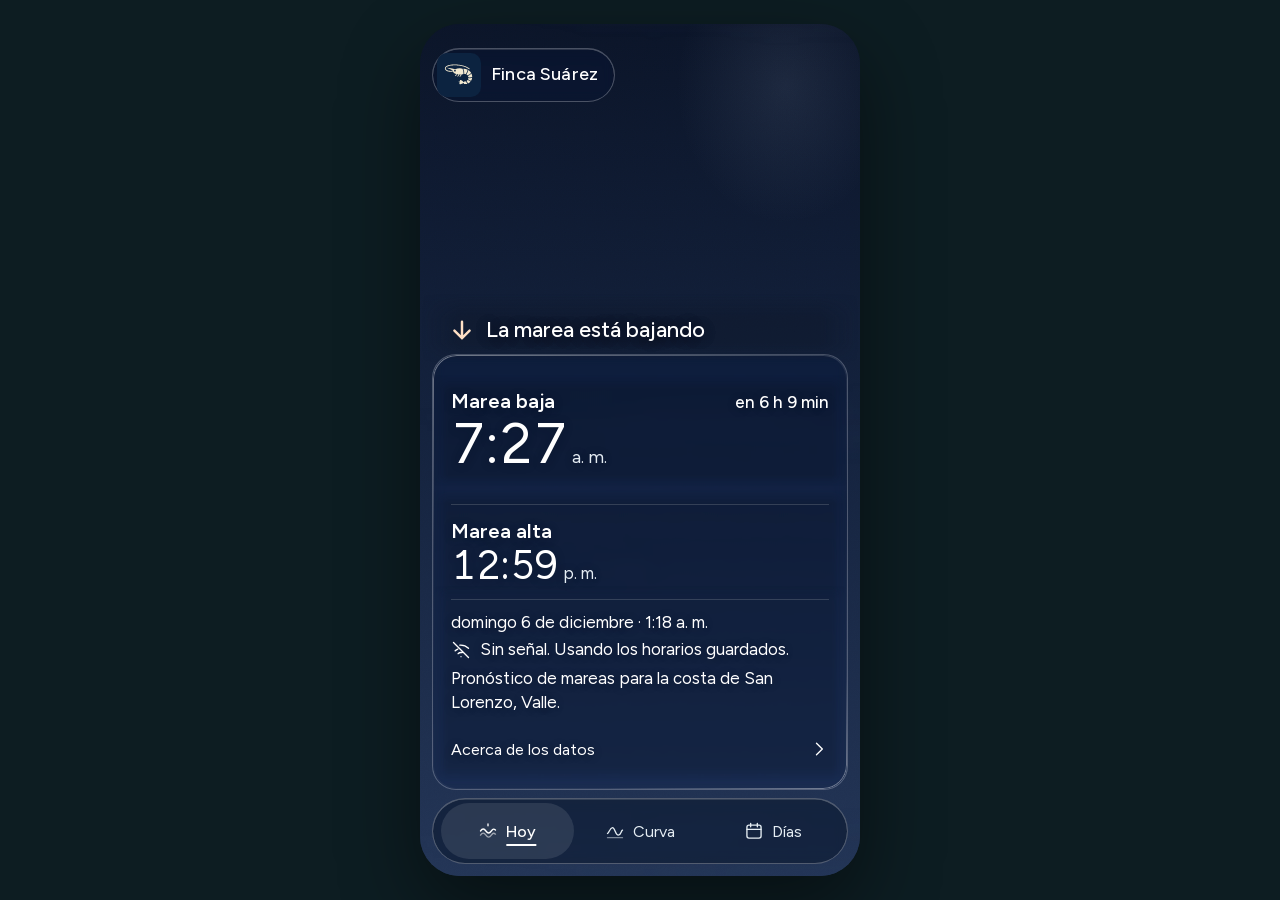
==== commit 40c04234: "Beta: ronda 10 (nubes que se mueven con WebGL, sol con halo, tormenta con volumen, cuadro de cristal" ====
--- a/beta/index.html
+++ b/beta/index.html
@@ -1,5 +1,5 @@
 <!doctype html>
-<html lang="es-HN" data-tinta="claro">
+<html lang="es-HN" data-tinta="oscuro">
 <head>
 <meta charset="utf-8">
 <meta name="viewport" content="width=device-width, initial-scale=1, viewport-fit=cover">
@@ -10,7 +10,7 @@
 /* PORTADA, paso 1 (en línea, antes de cualquier hoja): decide completa | corta | ninguna con el sello local (14, retencion.md §1).
    Sello: localStorage 'fs-entrada' = {d: último día local en que se vio la completa, t: última apertura}. Síncrono, con try/catch; si falla, corta.
    ?portada=1 fuerza la completa y NO escribe el sello. Nada sale del teléfono. */
-(function(){var H=document.documentElement,FS=window.FS={modo:'corta',rm:false,total:6,n:0,hojas:false,app:false,listo:false,cb:[],
+(function(){var H=document.documentElement,FS=window.FS={modo:'corta',rm:false,total:5,n:0,hojas:false,app:false,listo:false,cb:[],
 chequea:function(){if(FS.listo)return;if(!FS.hojas&&FS.n>=FS.total){FS.hojas=true;if(FS.alHojas)FS.alHojas()}if(FS.hojas&&FS.app){FS.listo=true;FS.tListo=Math.round(performance.now());FS.cb.splice(0).forEach(function(f){f()})}},
 cuando:function(f){if(FS.listo)f();else FS.cb.push(f)}};
 try{localStorage.removeItem('mareas.entrada');localStorage.removeItem('mareas.splash')}catch(e){}   /* un solo sello: fs-entrada reemplaza a los dos viejos (20 min) */
@@ -58,11 +58,10 @@
 <link rel="stylesheet" href="tokens.css" media="print" onload="FSh(this)" onerror="FSh(this)">
 <link rel="stylesheet" href="app.css" media="print" onload="FSh(this)" onerror="FSh(this)">
 <link rel="stylesheet" href="mareas-cristal.css" media="print" onload="FSh(this)" onerror="FSh(this)">
-<link rel="stylesheet" href="cristal-liquido.css" media="print" onload="FSh(this)" onerror="FSh(this)">
 <link rel="stylesheet" href="clima-fondo.css" media="print" onload="FSh(this)" onerror="FSh(this)">
-<link rel="stylesheet" href="clima-tinte.css" media="print" onload="FSh(this)" onerror="FSh(this)">
-<link rel="preload" href="data.js" as="script"><link rel="preload" href="datos-vivos.js" as="script"><link rel="preload" href="mareas-cristal.js" as="script"><link rel="preload" href="cristal-liquido.js" as="script"><link rel="preload" href="clima-paletas.js" as="script"><link rel="preload" href="clima-fondo.js" as="script"><link rel="preload" href="clima-vivo.js" as="script"><link rel="preload" href="app.js" as="script">
-<!-- PRUEBA (retirar al integrar, ver INTEGRACION.md): ?tinta=claro|oscuro  ?letra=100|130|150  ?sinblur=1 (fuerza el fallback sólido). Va en el head para aplicarse antes del primer pintado. -->
+<link rel="stylesheet" href="tinte-estados.css" media="print" onload="FSh(this)" onerror="FSh(this)">
+<link rel="preload" href="data.js" as="script"><link rel="preload" href="datos-vivos.js" as="script"><link rel="preload" href="mareas-cristal.js" as="script"><link rel="preload" href="clima-paletas.js" as="script"><link rel="preload" href="tinte-motor.js" as="script"><link rel="preload" href="clima-nubes.js" as="script"><link rel="preload" href="clima-fondo.js" as="script"><link rel="preload" href="clima-vivo.js" as="script"><link rel="preload" href="app.js" as="script">
+<!-- PRUEBA (retirar al integrar, ver INTEGRACION.md): ?tinta=claro|oscuro (OJO r10: oscuro = texto oscuro)  ?letra=100|130|150  ?sinblur=1  ?x=4 (reloj del cielo x4, SOLO demostración en video)  ?vel=1.5 (velocidad de nubes). Va en el head para aplicarse antes del primer pintado. -->
 <script>try{var q=new URLSearchParams(location.search),r=document.documentElement,t=q.get('tinta'),l=+q.get('letra');
 if(t==='claro'||t==='oscuro')r.dataset.tinta=t;if(l>=100&&l<=160)r.style.fontSize=l+'%';if(q.get('sinblur')==='1')r.dataset.sinBlur=''}catch(e){}</script>
 <!-- FIN PRUEBA -->
@@ -180,7 +179,7 @@
 <div id="app" class="app"><noscript><p style="padding:1.5rem;font:400 1.25rem sans-serif">Esta app necesita JavaScript para mostrar las mareas.</p></noscript></div>
 <script>
 /* PORTADA, paso 4: las hojas ya cargan solas (media=print); los scripts de la app entran DESPUÉS del primer pintado y de las hojas, en orden, sin bloquear. Los datos cargan detrás: nada espera a la portada. */
-(function(){var FS=window.FS,S=['data.js','datos-vivos.js','mareas-cristal.js','cristal-liquido.js','clima-paletas.js','clima-fondo.js','clima-vivo.js','app.js'],pintado=false,lanzado=false;
+(function(){var FS=window.FS,S=['data.js','datos-vivos.js','mareas-cristal.js','clima-paletas.js','tinte-motor.js','clima-nubes.js','clima-fondo.js','clima-vivo.js','app.js','clima-prueba.js'],pintado=false,lanzado=false;
 function lanza(){if(lanzado||!pintado||!FS.hojas)return;lanzado=true;var n=S.length;
 S.forEach(function(u){var s=document.createElement('script');s.src=u;s.async=false;s.onload=s.onerror=function(){if(--n===0){FS.app=true;FS.chequea()}};document.body.appendChild(s)})}
 var ap=document.getElementById('app');if(ap&&!FS.tFin)ap.inert=true;   /* mientras haya telón, el teclado no llega a la app de abajo */
--- a/beta/tokens.css
+++ b/beta/tokens.css
@@ -1,48 +1,57 @@
-/* Tokens de "Cristal sobre agua" (05, ronda 5). Una sola tipografía, Figtree (local, variable 300-900).
-   Pesos usados: 300 (cifras y títulos grandes), 400 (texto), 500 (rótulos y pestaña activa). Nunca 200, nunca 600+.
-   Tamaños en rem: crecen con la letra del teléfono (100/130/150 %). */
+/* Tokens de "Cristal del cielo" (05 diseño, 09 prototipo; ronda 10, 17 oct 2026). Una sola tipografía, Figtree (local, variable 300-900).
+   Base = r7/r8 + los cambios del 05 (diseno/tokens.css): el cristal ya no es una placa tintada al 72-87 %, es un VELO del tono del cielo
+   (alfa 0,22-0,64 por estado y por zona, lo calcula el motor: tinte-motor.js + clima-fondo.js), borde de 0,5 px, sin sombra de losa.
+   Pesos usados: 300/400 (cifras y texto), 500 (rótulos y pestaña activa). Tamaños en rem: crecen con la letra del teléfono (100/130/150 %).
+   OJO con el nombre de la tinta (cambió en r10): data-tinta="oscuro" = TEXTO oscuro (cielo claro); data-tinta="claro" = TEXTO blanco (noche, lluvia, tormenta). En r8 era al revés. */
 @font-face { font-family: Figtree; src: url(fuentes/figtree-latin.woff2) format('woff2'); font-weight: 300 900; font-display: swap; }
 
 :root {
   --font: Figtree, 'Segoe UI', Roboto, system-ui, sans-serif;
-  --r: 28px;                  /* radio del panel de cristal */
+  --r: 24px;                  /* r8: 28. Radio del cristal: menos losa, más tarjeta de Clima */
   --r-sm: 16px;               /* botones de contorno */
-  --tap: min(3.5rem, 64px);    /* 56 px a 100 %, crece con la letra hasta 64 px (más alto se come la pantalla) */
-  --margen: 12px;             /* aire entre el cristal y el borde de la pantalla */
-  --sobre: 40px;              /* el fondo y su copia desenfocada sobrepasan la pantalla: el blur no se desvanece en el borde */
-  --banda: max(150px, 20cqh);             /* ronda 7: cielo libre mínimo sobre el panel (el fondo vivo se lee ahí) */
-  --blur: 22px;               /* desenfoque ESTÁTICO de la copia del fondo (se rasteriza una vez; nunca se anima) */
+  --r-pill: 999px;
+  --tap: min(3.5rem, 64px);   /* 56 px a 100 %, crece con la letra hasta 64 px */
+  --margen: 12px;
+  --sobre: 40px;              /* el fondo sobrepasa la pantalla (el sobreescaneo del motor) */
+  --banda: max(150px, 20cqh); /* Curva y Días: cielo libre mínimo sobre su panel (igual que r8) */
+  --banda-libre: max(120px, 14cqh);   /* Hoy: cielo SIN nada encima entre la pastilla y la línea de estado */
+  --blur: 6px;                /* r8: 22. Tope del 08: <= 10 px (medido: 18 px cuesta +2,5 puntos de GPU). Baja a 0 si el motor baja de nivel (app.css, data-nivel) */
+  --sat: 1.25;
+  --borde-cristal: .5px;
+  --franja: 36px;             /* degradado que sube desde el cristal bajo la línea de estado */
+  --fondo: var(--cielo, linear-gradient(180deg, #3e85cf 0%, #7cb0e3 46%, #c3e0f2 100%));
+  /* velo por pieza: el motor escribe --vid-rgb / --vid-alfa / --vid-alfa-cab / --vid-alfa-barra en <html>; sin JS, tinte-estados.css (por estado) */
+  --velo-rgb: var(--vid-rgb, 217, 233, 247);
+  --velo-alfa: var(--vid-alfa, .4);
+  --loc-alfa: var(--vid-loc, 0);          /* r10b: refuerzo LOCAL bajo las líneas de texto (el velo uniforme tiene tope .28 / .38) */
 }
 
-/* ---------- FONDO (ronda 7): cielo vivo. clima-vivo.js escribe --cielo (el degradado del estado de ahora) en <html>; la copia desenfocada del cristal (.vf) usa EXACTAMENTE el mismo.
-   Sin JS o sin clima: el degradado de abajo (día despejado). El tinte de cada estado vive en clima-tinte.css (generado por herramientas-09/generar-tinte.mjs). ---------- */
-:root { --fondo: var(--cielo, linear-gradient(180deg, #3e85cf 0%, #7cb0e3 46%, #c3e0f2 100%)); }
-
-/* ---------- TINTA (polaridad del texto). Por defecto, texto oscuro sobre cristal claro: la que mejor se lee al sol. ----------
-   El contraste lo GARANTIZA el tinte, no el fondo: ver notas-prototipador.md (peor píxel medido en los 28 estados con el cristal líquido real). */
-:root, [data-tinta="claro"] {
-  /* ronda 7: el color y el alfa del tinte los fija el estado (--vid-rgb, --vid-alfa en clima-tinte.css). Sin estado: 72 %, como la ronda 6. */
-  --vid: rgba(var(--vid-rgb, 255, 251, 246), var(--vid-alfa, .72));            /* tinte del cristal (centro, total) */
-  --vid-borde: rgba(var(--vid-rgb, 255, 251, 246), var(--vid-b, .30));                      /* ronda 6: tinte del bisel, donde el fondo se dobla (ninguna letra llega ahí) */
-  --vid-centro: rgba(var(--vid-rgb, 255, 251, 246), calc(1 - (1 - var(--vid-alfa, .72)) / (1 - var(--vid-b, .30))));   /* sobre el .30 de abajo suma --vid-alfa en el centro */
-  --tx: #0A2830;                            /* texto principal: 7:1 o más aun sobre foto negra */
-  --tx2: #1B363E;                           /* texto de apoyo: AA aun sobre foto negra */
-  --linea: rgba(10, 40, 48, .16);           /* hairline */
-  --borde: rgba(255, 255, 255, .6);         /* borde 1 px del cristal */
-  --sombra: 0 14px 44px rgba(10, 30, 40, .16);
-  --sube: #165A42; --baja: #84380A;         /* ronda 7 (05): más oscuros que los de la ronda 6 para pasar 4,5:1 bajo el cristal de noche y tormenta. Sin color como único portador: flecha y texto */
+/* Tinta (texto). La fija el estado (data-tinta en <html>). Verificada con tinte-motor.js (tx2 >= 4,8:1 en el peor píxel). Sin atributo = oscura. */
+:root, [data-tinta="oscuro"] {
+  --tx: #0A2830; --tx2: #1B363E;
+  --linea: rgba(10, 40, 48, .18);
+  --borde: rgba(255, 255, 255, .50);
+  --sube: #072E1F; --baja: #4A1E04;      /* solo para el ICONO de la flecha; el texto va en --tx */
+  --punto: #165A42;
+  --activa: rgba(255, 255, 255, .34);    /* pestaña activa: relleno de vidrio, sin contorno */
   --boton: rgba(10, 40, 48, .34);
   --area: rgba(22, 90, 66, .22);
+  --sombra-tx: 0 0 .55em rgba(255, 255, 255, .30);   /* r10b: halo muy suave del color contrario */
+  --brillo: rgba(255, 255, 255, .78); --brillo-2: rgba(255, 255, 255, .14);   /* borde de cristal */
+  --vid-solido: #FFFBF6;                 /* lo que usan la curva y el modo "reducir transparencia" */
 }
-[data-tinta="oscuro"] {
-  --vid: rgba(6, 22, 28, .73);
-  --vid-borde: rgba(6, 22, 28, .34);
-  --vid-centro: rgba(6, 22, 28, .59);       /* suma 73 % con el borde (1 - .66 x .41) */
-  --tx: #FFFFFF; --tx2: #E3EEF0;
-  --linea: rgba(255, 255, 255, .2);
-  --borde: rgba(255, 255, 255, .22);
-  --sombra: 0 14px 44px rgba(0, 0, 0, .28);
-  --sube: #8FDDBF; --baja: #F6B98A;
+[data-tinta="claro"] {
+  --tx: #FFFFFF; --tx2: #E6EEF4;
+  --linea: rgba(255, 255, 255, .22);
+  --borde: rgba(255, 255, 255, .26);
+  --sube: #CFF7E6; --baja: #FFE0C6;
+  --punto: #8FDDBF;
+  --activa: rgba(255, 255, 255, .10);
   --boton: rgba(255, 255, 255, .42);
   --area: rgba(143, 221, 191, .2);
+  --sombra-tx: 0 1px .6em rgba(0, 12, 24, .32);
+  --brillo: rgba(255, 255, 255, .42); --brillo-2: rgba(255, 255, 255, .08);
+  --vid-solido: #14303A;
 }
+/* El velo se recompone en cada pieza porque cada una tiene su --velo-alfa */
+.vidrio, .estado { --cristal: rgba(var(--velo-rgb), var(--velo-alfa)); }
--- a/beta/app.css
+++ b/beta/app.css
@@ -1,7 +1,6 @@
-/* Mareas de la Finca · piel "Cristal sobre agua" (05 diseño, 09 prototipo, ronda 5).
-   Cristal HORNEADO: el panel no usa backdrop-filter. Lleva una copia del mismo fondo (.vf), alineada con la pantalla,
-   desenfocada UNA vez (filter estático, sin animar) y cubierta por un tinte que garantiza el contraste.
-   Si el navegador no sabe desenfocar, el tinte solo (72 % opaco) ya se ve igual de calmado: es el fallback. */
+/* Mareas de la Finca · piel "Cristal del cielo" (05 diseño, 09 prototipo; ronda 10, 17 oct 2026; antes "Cristal sobre agua" r5-r9).
+   El cristal es un velo del tono del cielo (alfa por estado, lo calcula el motor) con backdrop-filter simple (<= 10 px) y borde de 0,5 px:
+   se ve el cielo moverse detrás. Hoy = pastilla + línea de estado flotando + tarjeta con lo vital + barra. */
 *, *::before, *::after { box-sizing: border-box; }
 html { -webkit-text-size-adjust: 100%; }
 body { margin: 0; font-family: var(--font); font-weight: 400; color: var(--tx); background: #0d1d22; min-height: 100dvh; }
@@ -11,77 +10,52 @@
 
 /* ---------- pantalla ---------- */
 .app { position: relative; width: min(100%, 440px); height: 100dvh; margin: 0 auto; overflow: hidden; container-type: size; isolation: isolate; }
-.fondo, .vf { position: absolute; background: var(--fondo); }
+.fondo { position: absolute; background: var(--fondo); }
 .fondo { inset: calc(-1 * var(--sobre)); }
 @media (min-width: 700px) {
   body { display: grid; place-items: center; background: #0d1d22; }
   .app { height: min(calc(100dvh - 48px), 900px); border-radius: 40px; box-shadow: 0 30px 80px rgba(0,0,0,.45); }
 }
 
-/* ---------- el panel de cristal: UNO por pantalla ---------- */
-/* RONDA 6: la barra Hoy · Curva · Días sale del panel y es su propia píldora de cristal (.barra) debajo de él. .pila las apila abajo.
-   --barra-h (alto de la píldora) lo mide app.js; sirve para el tope del panel y para alinear la copia horneada del fondo (--bo). */
-.pila { --barra-h: calc(var(--tap) + 8px); --hueco: 8px; position: absolute; left: var(--margen); right: var(--margen); bottom: var(--margen); display: flex; flex-direction: column; gap: var(--hueco); max-height: calc(100cqh - var(--margen) * 2); pointer-events: none; }
+/* ---------- el cristal (ronda 10): velo del tono del cielo + backdrop-filter simple. Sin horneado, sin refracción (cristal-liquido.* ya no se carga). ----------
+   El panel de Curva y Días sigue siendo UNO por pantalla; en Hoy son tres piezas hermanas: pastilla (.cab), tarjeta (.panel) y barra, más la línea de estado que flota sobre el cielo. */
+.pila { --barra-h: calc(var(--tap) + 8px); --hueco: 8px; position: absolute; left: var(--margen); right: var(--margen); bottom: var(--margen); z-index: 2; display: flex; flex-direction: column; gap: var(--hueco); max-height: calc(100cqh - var(--margen) * 2); pointer-events: none; }
 .pila > * { pointer-events: auto; }
-.panel { --bo: calc(var(--margen) + var(--barra-h) + var(--hueco)); position: relative; flex: 0 1 auto; min-height: 0;
-  display: flex; flex-direction: column; border-radius: var(--r); }
-/* RONDA 7 (H1 del QA): siempre queda una banda de cielo libre arriba (--banda, 140 px; en 360x800 a letra 150 % es el 17 %); si el contenido no cabe, el panel se desliza por dentro (.cont) y la barra sigue a la vista. La lluvia, las estrellas y la bruma viven en esa banda. */
-.panel.hoy { max-height: min(calc(100cqh - var(--banda) - var(--margen) - var(--barra-h) - var(--hueco)), max(calc(74cqh - var(--barra-h)), 36rem)); }
+/* Hoy: el tope de la pila deja libre la pastilla (arriba) y la banda de cielo limpia; la tarjeta se desliza por dentro si la letra es muy grande */
+.app[data-p="hoy"] .pila { max-height: calc(100cqh - var(--margen) - var(--tope)); }
+.app { --tope: calc(max(env(safe-area-inset-top, 0px), 24px) + 52px + var(--banda-libre)); }
+.panel { position: relative; flex: 0 1 auto; min-height: 0; display: flex; flex-direction: column; border-radius: var(--r); }
 .panel.alta { height: calc(100cqh - var(--banda) - var(--margen) - var(--barra-h) - var(--hueco)); }
 .panel:not(.hoy):not(.alta) { max-height: calc(100cqh - var(--banda) - var(--margen) - var(--barra-h) - var(--hueco)); }
-.vidrio { position: absolute; inset: 0; border-radius: inherit; overflow: hidden; box-shadow: var(--sombra); z-index: 0; }
-/* la copia del fondo: mismo tamaño y misma esquina que .fondo, colocada respecto al panel (que está a --margen de los bordes) */
-.vf { left: calc(-1 * (var(--margen) + var(--sobre))); bottom: calc(-1 * (var(--bo, var(--margen)) + var(--sobre)));
-  width: calc(100cqw + var(--sobre) * 2); height: calc(100cqh + var(--sobre) * 2);
-  filter: blur(var(--blur)) saturate(1.12); }
-.tinte { position: absolute; inset: 0; background: var(--vid); border-radius: inherit; box-shadow: inset 0 0 0 1px var(--borde); }
-/* FALLBACK SÓLIDO (mismo tono, mismo borde, mismo texto; solo desaparece la foto desenfocada detrás):
-   "reducir transparencia" del sistema, navegador sin unidades de contenedor (la copia no se alinearía) y ?sinblur=1 (QA). */
-@media (prefers-reduced-transparency: reduce) { .vf { display: none; } .tinte { background: var(--vid-solido); } }
-@supports not (width: 1cqw) { .vf { display: none; } .tinte { background: var(--vid-solido); } }
-[data-sin-blur] .vf { display: none; }
-[data-sin-blur] .tinte { background: var(--vid-solido); }
-.cont { position: relative; z-index: 1; flex: 1 1 auto; min-height: 0; overflow-y: auto; overscroll-behavior: contain; padding: 1.5rem 1.5rem 1.75rem; scrollbar-width: none; -webkit-mask-image: linear-gradient(#000 calc(100% - 1.75rem), transparent); mask-image: linear-gradient(#000 calc(100% - 1.75rem), transparent); }
+.vidrio { background: var(--cristal); -webkit-backdrop-filter: blur(var(--blur)) saturate(var(--sat)); backdrop-filter: blur(var(--blur)) saturate(var(--sat));
+  border: var(--borde-cristal) solid var(--borde); box-shadow: inset 0 .5px 0 rgba(255, 255, 255, .28); }
+.panel.vidrio { overflow: hidden; }
+/* el 08 avisa (data-nivel en .cf, evento cf:nivel) si el teléfono no sostiene los cuadros: 1 = el cielo baja de calidad, el cristal suelta el desenfoque; 2 = cielo quieto, cristal sin desenfoque */
+.app[data-nivel="1"], .app[data-nivel="2"] { --blur: 0px; }
+.app[data-nivel="1"] .vidrio, .app[data-nivel="2"] .vidrio { -webkit-backdrop-filter: none; backdrop-filter: none; }
+@media (prefers-reduced-transparency: reduce) { .vidrio { background: var(--vid-solido); -webkit-backdrop-filter: none; backdrop-filter: none; } .estado::before { background: var(--vid-solido) !important; } }
+.cont { position: relative; z-index: 1; flex: 1 1 auto; min-height: 0; overflow-y: auto; overscroll-behavior: contain; padding: 1rem 1.125rem .25rem; scrollbar-width: none; -webkit-mask-image: linear-gradient(#000 calc(100% - 1.5rem), transparent); mask-image: linear-gradient(#000 calc(100% - 1.5rem), transparent); }
 .cont::-webkit-scrollbar { display: none; }
-.pie { position: relative; z-index: 1; padding: 0 1.5rem 1.25rem; }   /* ronda 6: el bisel inferior (18 px) no pisa la última línea */
+.pie { position: relative; z-index: 1; padding: 0 1.125rem .75rem; }
 .pie:empty { display: none; }
 .pie .fresco { margin: .5rem 0 0; }
 .cont:focus-visible { outline: 2px solid var(--tx); outline-offset: -4px; border-radius: var(--r); }
 
-/* ---------- barra de pestañas: texto sobre el mismo cristal, sin caja oscura ---------- */
-.barra { container-type: inline-size; flex: none; --cl-radio: 999px; border-radius: 999px; }
-.barra .cl__contenido { display: flex; padding: 4px 12px; }   /* 12 px a cada lado: las etiquetas quedan lejos del bisel que dobla la foto */
-.barra a { flex: 1; min-height: var(--tap); display: flex; align-items: center; justify-content: center; gap: .5rem; color: var(--tx2); text-decoration: none; font-size: 1rem; font-weight: 400; border-radius: var(--r-sm); }
+/* ---------- barra de pestañas: píldora de cristal ---------- */
+.barra { flex: none; border-radius: var(--r-pill); display: flex; padding: 4px 8px; container-type: inline-size; --velo-alfa: var(--vid-alfa-barra, var(--vid-alfa, .4)); }
+.barra a { flex: 1; min-height: var(--tap); display: flex; align-items: center; justify-content: center; gap: .5rem; color: var(--tx2); text-decoration: none; font-size: 1rem; font-weight: 400; border-radius: var(--r-pill); }
 .barra a span { text-underline-offset: .45rem; text-decoration-thickness: 2px; }
-.barra a[aria-current="page"] { color: var(--tx); font-weight: 500; }
+.barra a[aria-current="page"] { color: var(--tx); font-weight: 500; background: var(--activa); }
 .barra a[aria-current="page"] span { text-decoration-line: underline; }
 .barra a:focus-visible, .mas:focus-visible, .controles button:focus-visible { outline: 2px solid var(--tx); outline-offset: 2px; }
-
 @container (max-width: 22rem) { .barra a { flex-direction: column; gap: .1rem; padding: .35rem 0; } .barra .ic { width: 1.5rem; height: 1.5rem; } }   /* letra 130 % o más: ícono arriba, palabra abajo */
 
-/* ---------- CRISTAL LÍQUIDO (ronda 6): cristal-liquido.js dobla la foto solo en el bisel. El centro lleva el tinte de la ronda 5 (el contraste lo fija el tinte, no la foto).
-   Tinte en dos zonas: centro = --vid (igual que la ronda 5, 72 %), bisel = --vid-borde (ligero, para que la refracción se vea). Ninguna letra pisa el bisel. ---------- */
-.barra, .vidrio { --cl-tinte: var(--vid); --cl-tinte-solido: var(--vid-solido); --cl-sombra: var(--sombra); --cl-borde-luz: var(--borde); --cl-borde-sombra: var(--linea); --cl-sat: 1.1; }
-.vidrio.cl { position: absolute; inset: 0; overflow: hidden; }
-.vidrio.cl .cl__contenido { display: none; }
-.cl .cl__tinte { background: var(--vid-borde); }   /* con .cl delante gana a cristal-liquido.css, que se carga después */
-.cl .cl__tinte::before { content: ""; position: absolute; inset: var(--ti, 4px); border-radius: inherit; background: var(--vid-centro);
-  -webkit-mask: linear-gradient(90deg, transparent, #000 var(--tp, 14px), #000 calc(100% - var(--tp, 14px)), transparent), linear-gradient(0deg, transparent, #000 var(--tp, 14px), #000 calc(100% - var(--tp, 14px)), transparent);
-  -webkit-mask-composite: source-in;
-  mask: linear-gradient(90deg, transparent, #000 var(--tp, 14px), #000 calc(100% - var(--tp, 14px)), transparent), linear-gradient(0deg, transparent, #000 var(--tp, 14px), #000 calc(100% - var(--tp, 14px)), transparent);
-  mask-composite: intersect; }
-.barra { --ti: 3px; --tp: 9px; }
-.vidrio { --ti: 4px; --tp: 16px; }
-@media (prefers-reduced-transparency: reduce) { .cl .cl__tinte { background: var(--vid-solido); } .cl .cl__tinte::before { display: none; } }
-/* ronda 6 (H4): camino sólido forzado (sin backdrop-filter): la barra toma el tono compuesto del panel horneado (72 % de tinte sobre la foto), no el plano #FFFBF6 / #14303A.
-   Con "reducir transparencia" real, panel y barra son ambos --vid-solido (la regla de abajo lo restituye). */
-.barra.cl--solido { --cl-tinte-solido: rgb(212, 200, 197); }
-[data-tinta="oscuro"] .barra.cl--solido { --cl-tinte-solido: rgb(30, 34, 37); }
-@media (prefers-reduced-transparency: reduce) { .barra.cl--solido, [data-tinta="oscuro"] .barra.cl--solido { --cl-tinte-solido: var(--vid-solido); } }
-
-/* ---------- cabecera dentro del panel ---------- */
-.cab h1 { margin: 0; font-size: 1rem; font-weight: 500; color: var(--tx2); letter-spacing: .01em; }
-.cab #fecha { display: block; margin-top: .15rem; font-size: 1rem; font-weight: 400; color: var(--tx2); }
+/* ---------- pastilla del encabezado (Hoy, Curva y Días): el nombre. Es el destino del vuelo del camarón (r9). ---------- */
+.cab { position: absolute; z-index: 2; left: var(--margen); top: max(env(safe-area-inset-top, 0px), 24px); max-width: 78%; display: flex; align-items: center; gap: .625rem; padding: 4px 1rem 4px 4px; border-radius: var(--r-pill); --velo-alfa: var(--vid-alfa-cab, var(--vid-alfa, .4)); }
+.cab h1 { margin: 0; font-size: 1.125rem; font-weight: 500; line-height: 1.2; color: var(--tx); white-space: nowrap; letter-spacing: .01em; }
+.cab__marca { width: 44px; height: 44px; flex: none; border-radius: 10px; background: #0C2340; display: grid; place-items: center; }
+.cab__marca svg { width: 29.6px; aspect-ratio: 35.5 / 25.5; height: auto; display: block; }
+.fs-portada .cab__marca svg { visibility: hidden; }
 
 /* ---------- Hoy ---------- */
 .estado { display: flex; align-items: center; gap: .6rem; margin: 1.1rem 0 0; font-size: 1.25rem; font-weight: 400; line-height: 1.25; }
@@ -89,7 +63,7 @@
 .flecha[data-k="B"] { color: var(--baja); }
 .flecha .ic { width: 1.5rem; height: 1.5rem; }
 .estado .flecha .ic { width: 1.75rem; height: 1.75rem; }
-.estado .flecha .ic path { stroke-width: 1.5; }
+.estado .flecha .ic path { stroke-width: 2.1; }
 .rot { margin: 0; font-size: 1.125rem; font-weight: 500; color: var(--tx); }   /* rótulos: texto principal (meta 7:1) */
 .hero { margin-top: 1.1rem; }
 .gran, .med { margin: .1rem 0 0; font-weight: 300; letter-spacing: -.025em; line-height: 1; font-variant-numeric: tabular-nums; white-space: nowrap; }
@@ -174,11 +148,6 @@
 .fila.sig .f-rot { font-weight: 500; }
 .fila.sig .f-hora { font-weight: 400; }
 
-/* ---------- apertura: la tarjeta del nombre arranca invisible; el movimiento (entrada, latido, halo) vive en mareas-cristal.css ---------- */
-.apertura { --bo: 44cqh; position: absolute; left: var(--margen); right: var(--margen); bottom: var(--bo); z-index: 3; text-align: center; padding: 1.75rem 1.5rem; border-radius: var(--r); pointer-events: none; opacity: 0; }
-.apertura > b, .apertura > span { position: relative; z-index: 1; display: block; }
-.apertura b { font-size: 2rem; font-weight: 300; letter-spacing: -.01em; line-height: 1.15; }
-.apertura span { margin-top: .5rem; font-size: 1.25rem; font-weight: 400; color: var(--tx2); }
 @media (prefers-reduced-motion: reduce) { .gira { animation: none; } }
 
 /* teléfonos cortos (360×800): menos aire arriba */
@@ -193,13 +162,63 @@
 .estado { font-size: 1.375rem; font-weight: 500; }
 .cuenta { font-size: 1.375rem; font-weight: 500; }
 .fresco, .aviso, .fuente, .vigencia, .nueva, .credito { font-size: 1.0625rem; color: var(--tx); }
-.cab h1 { font-size: 1.125rem; font-weight: 600; color: var(--tx); }
-.cab #fecha { font-size: 1.0625rem; color: var(--tx); }
-/* Ronda 9: la placa del encabezado = el ícono publicado (camarón crema sobre navy) en miniatura. Es el destino del vuelo de la portada (index.html). 2.75rem = 44 px a letra 100 %. */
-.cab { display: grid; grid-template-columns: auto 1fr; column-gap: .8rem; align-items: center; }
-.cab__marca { grid-row: 1; grid-column: 1; width: 44px; height: 44px; border-radius: 10px; background: #0C2340; display: grid; place-items: center; }
-.cab__marca svg { width: 29.6px; aspect-ratio: 35.5 / 25.5; height: auto; display: block; }
-.cab h1 { grid-row: 1; grid-column: 2; align-self: center; }
-.cab #fecha { grid-row: 2; grid-column: 1 / -1; margin-top: .35rem; }   /* la fecha conserva TODO el ancho: la placa solo comparte renglón con el nombre (letra grande) */
-.fs-portada .cab__marca svg { visibility: hidden; }
 .f-rot { font-size: 1.25rem; font-weight: 500; }
+
+/* ======================= HOY, ronda 10 (diseño del 05: diseno/pantalla.html) ======================= */
+/* Línea de estado: flota sobre el cielo, sin caja. La franja de arriba es un degradado que sube del velo del cristal para asegurar la lectura sin tinte pesado. */
+.app[data-p="hoy"] .estado { flex: none; position: relative; z-index: 2; margin: 0 calc(var(--margen) * -1) calc(var(--hueco) * -1); padding: var(--franja) calc(var(--margen) + 1rem) .625rem;
+  display: flex; align-items: center; gap: .625rem; font-size: 1.375rem; font-weight: 500; line-height: 1.2; color: var(--tx); }
+/* r10b-QA: sin caja. Un velo con las cuatro orillas difuminadas (nace en alfa 0 hacia arriba, a los lados y abajo, donde ya empieza el velo de la tarjeta): no hay borde que reconocer. */
+.app[data-p="hoy"] .estado::before { content: ""; position: absolute; z-index: -1; pointer-events: none; left: 0; right: 0; top: 0; bottom: .1rem;
+  background: rgba(var(--velo-rgb), calc(var(--loc-alfa) * .5)); display: none;
+  -webkit-mask-image: linear-gradient(90deg, transparent, #000 2.2rem, #000 calc(100% - 2.2rem), transparent), linear-gradient(180deg, transparent 0, rgba(0,0,0,.55) 45%, #000 calc(var(--franja) + .9rem), #000 calc(100% - 1rem), transparent 100%); -webkit-mask-composite: source-in;
+  mask-image: linear-gradient(90deg, transparent, #000 2.2rem, #000 calc(100% - 2.2rem), transparent), linear-gradient(180deg, transparent 0, rgba(0,0,0,.55) 45%, #000 calc(var(--franja) + .9rem), #000 calc(100% - 1rem), transparent 100%); mask-composite: intersect; }
+.app:not([data-p="hoy"]) .estado, .estado[hidden] { display: none; }
+.estado .flecha .ic { width: 1.75rem; height: 1.75rem; }
+.estado .flecha .ic path { stroke-width: 2.1; }
+/* La tarjeta: solo lo vital (próxima y siguiente marea) + pie */
+.ev { padding: 0 0 .875rem; }
+.ev + .ev { border-top: .5px solid var(--linea); padding-top: .875rem; }
+.ev .fila { display: flex; justify-content: space-between; align-items: baseline; gap: .25rem .75rem; flex-wrap: wrap; }
+.ev .rot { margin: 0; font-size: 1.25rem; font-weight: 600; }
+.ev .cuenta { margin: 0; font-size: 1.0625rem; font-weight: 500; color: var(--tx); }
+.ev .gran, .ev .med { margin: .125rem 0 0; line-height: 1.02; letter-spacing: -.01em; }
+.ev .gran { font-size: min(3.5rem, 18cqw); }
+.ev .med { font-size: min(2.5rem, 13cqw); }
+.pie-hoy { border-top: .5px solid var(--linea); padding: .75rem 0 .5rem; }
+.pie-hoy > * { margin-top: .375rem; }
+.pie-hoy > :first-child { margin-top: 0; }
+.pie-hoy .fecha { margin: 0; font-size: 1.0625rem; color: var(--tx); }
+.pie-hoy .fresco { margin-top: .375rem; }
+.pie-hoy .aviso, .pie-hoy .vigencia, .pie-hoy .nueva { margin-top: .375rem; }
+@media (max-height: 760px) { .ev .gran { font-size: min(3.25rem, 18cqw); } }
+
+/* ======================= r10b (19 oct): cristal transparente. Velo uniforme bajo (tope .28 / .38); la lectura la sostiene un refuerzo LOCAL bajo cada línea de texto vital ======================= */
+.panel.vidrio { box-shadow: inset 0 1px 0 var(--brillo-2); }
+.panel.vidrio::after { content: ""; position: absolute; inset: 0; z-index: 2; border-radius: inherit; padding: 1px; pointer-events: none;
+  background: linear-gradient(155deg, var(--brillo), var(--brillo-2) 32%, transparent 55%, var(--brillo-2) 82%, var(--brillo));
+  -webkit-mask: linear-gradient(#000 0 0) content-box, linear-gradient(#000 0 0); -webkit-mask-composite: xor; mask: linear-gradient(#000 0 0) content-box exclude, linear-gradient(#000 0 0); mask-composite: exclude; }
+.app[data-p="hoy"] .ev, .app[data-p="hoy"] .pie-hoy { position: relative; isolation: isolate; text-shadow: var(--sombra-tx); }
+.app[data-p="hoy"] .estado { text-shadow: var(--sombra-tx); }
+/* Refuerzo local: banda a todo el ancho del texto con borde suave que cae FUERA del texto (el texto queda siempre en la zona llena). */
+.app[data-p="hoy"] .ev::before, .app[data-p="hoy"] .pie-hoy::before, .app[data-p="hoy"] .estado::after {
+  content: ""; position: absolute; z-index: -1; pointer-events: none; left: -1.125rem; right: -1.125rem; top: -.9rem; bottom: 0;
+  background: rgba(var(--velo-rgb), var(--loc-alfa));
+  -webkit-mask-image: linear-gradient(90deg, transparent, #000 .95rem, #000 calc(100% - .95rem), transparent), linear-gradient(180deg, transparent, #000 .85rem, #000 calc(100% - .7rem), transparent); -webkit-mask-composite: source-in;
+  mask-image: linear-gradient(90deg, transparent, #000 .95rem, #000 calc(100% - .95rem), transparent), linear-gradient(180deg, transparent, #000 .85rem, #000 calc(100% - .7rem), transparent); mask-composite: intersect; }
+.app[data-p="hoy"] .estado::after { left: var(--margen); right: var(--margen); top: calc(var(--franja) - .85rem); }
+/* Curva y Días: una sola placa con mucho texto; ahí el velo va completo (total) porque no hay líneas sueltas que reforzar */
+.app:not([data-p="hoy"]) .panel.vidrio { --velo-alfa: var(--vid-total, var(--vid-alfa, .4)); }
+@media (prefers-reduced-transparency: reduce) { .app[data-p="hoy"] .ev::before, .app[data-p="hoy"] .pie-hoy::before, .app[data-p="hoy"] .estado::after { display: none; } }
+
+/* r10b-QA: con texto blanco (noche, lluvia, tormenta) la barra no baja de .5 de velo: la etiqueta "Hoy" sobre una nube clara daba 3,4 */
+:root[data-tinta="claro"] .barra { --velo-alfa: max(var(--vid-alfa-barra, .14), .5); }
+
+/* r10b-QA: la banda local de la línea de estado se difumina en las 4 orillas con un tramo largo (sin borde reconocible); el halo de texto hace el resto */
+.app[data-p="hoy"] .estado::after { left: calc(var(--margen) - .6rem); right: calc(var(--margen) - .6rem); top: calc(var(--franja) - 1.4rem); bottom: -.5rem;
+  -webkit-mask-image: linear-gradient(90deg, transparent, #000 2.4rem, #000 calc(100% - 2.4rem), transparent), linear-gradient(180deg, transparent, #000 1.5rem, #000 calc(100% - 1.2rem), transparent);
+  mask-image: linear-gradient(90deg, transparent, #000 2.4rem, #000 calc(100% - 2.4rem), transparent), linear-gradient(180deg, transparent, #000 1.5rem, #000 calc(100% - 1.2rem), transparent); }
+.app[data-p="hoy"] .estado { text-shadow: var(--sombra-tx), var(--sombra-tx); }
+
+/* r10b-QA: con texto blanco el refuerzo local nunca baja de .28 (noche-lluvia tenía 0 y el pie daba 4,2) */
+:root[data-tinta="claro"] { --loc-alfa: max(var(--vid-loc, 0), .28); }
--- a/beta/tokens.css
+++ b/beta/tokens.css
@@ -1,48 +1,57 @@
-/* Tokens de "Cristal sobre agua" (05, ronda 5). Una sola tipografía, Figtree (local, variable 300-900).
-   Pesos usados: 300 (cifras y títulos grandes), 400 (texto), 500 (rótulos y pestaña activa). Nunca 200, nunca 600+.
-   Tamaños en rem: crecen con la letra del teléfono (100/130/150 %). */
+/* Tokens de "Cristal del cielo" (05 diseño, 09 prototipo; ronda 10, 17 oct 2026). Una sola tipografía, Figtree (local, variable 300-900).
+   Base = r7/r8 + los cambios del 05 (diseno/tokens.css): el cristal ya no es una placa tintada al 72-87 %, es un VELO del tono del cielo
+   (alfa 0,22-0,64 por estado y por zona, lo calcula el motor: tinte-motor.js + clima-fondo.js), borde de 0,5 px, sin sombra de losa.
+   Pesos usados: 300/400 (cifras y texto), 500 (rótulos y pestaña activa). Tamaños en rem: crecen con la letra del teléfono (100/130/150 %).
+   OJO con el nombre de la tinta (cambió en r10): data-tinta="oscuro" = TEXTO oscuro (cielo claro); data-tinta="claro" = TEXTO blanco (noche, lluvia, tormenta). En r8 era al revés. */
 @font-face { font-family: Figtree; src: url(fuentes/figtree-latin.woff2) format('woff2'); font-weight: 300 900; font-display: swap; }
 
 :root {
   --font: Figtree, 'Segoe UI', Roboto, system-ui, sans-serif;
-  --r: 28px;                  /* radio del panel de cristal */
+  --r: 24px;                  /* r8: 28. Radio del cristal: menos losa, más tarjeta de Clima */
   --r-sm: 16px;               /* botones de contorno */
-  --tap: min(3.5rem, 64px);    /* 56 px a 100 %, crece con la letra hasta 64 px (más alto se come la pantalla) */
-  --margen: 12px;             /* aire entre el cristal y el borde de la pantalla */
-  --sobre: 40px;              /* el fondo y su copia desenfocada sobrepasan la pantalla: el blur no se desvanece en el borde */
-  --banda: max(150px, 20cqh);             /* ronda 7: cielo libre mínimo sobre el panel (el fondo vivo se lee ahí) */
-  --blur: 22px;               /* desenfoque ESTÁTICO de la copia del fondo (se rasteriza una vez; nunca se anima) */
+  --r-pill: 999px;
+  --tap: min(3.5rem, 64px);   /* 56 px a 100 %, crece con la letra hasta 64 px */
+  --margen: 12px;
+  --sobre: 40px;              /* el fondo sobrepasa la pantalla (el sobreescaneo del motor) */
+  --banda: max(150px, 20cqh); /* Curva y Días: cielo libre mínimo sobre su panel (igual que r8) */
+  --banda-libre: max(120px, 14cqh);   /* Hoy: cielo SIN nada encima entre la pastilla y la línea de estado */
+  --blur: 6px;                /* r8: 22. Tope del 08: <= 10 px (medido: 18 px cuesta +2,5 puntos de GPU). Baja a 0 si el motor baja de nivel (app.css, data-nivel) */
+  --sat: 1.25;
+  --borde-cristal: .5px;
+  --franja: 36px;             /* degradado que sube desde el cristal bajo la línea de estado */
+  --fondo: var(--cielo, linear-gradient(180deg, #3e85cf 0%, #7cb0e3 46%, #c3e0f2 100%));
+  /* velo por pieza: el motor escribe --vid-rgb / --vid-alfa / --vid-alfa-cab / --vid-alfa-barra en <html>; sin JS, tinte-estados.css (por estado) */
+  --velo-rgb: var(--vid-rgb, 217, 233, 247);
+  --velo-alfa: var(--vid-alfa, .4);
+  --loc-alfa: var(--vid-loc, 0);          /* r10b: refuerzo LOCAL bajo las líneas de texto (el velo uniforme tiene tope .28 / .38) */
 }
 
-/* ---------- FONDO (ronda 7): cielo vivo. clima-vivo.js escribe --cielo (el degradado del estado de ahora) en <html>; la copia desenfocada del cristal (.vf) usa EXACTAMENTE el mismo.
-   Sin JS o sin clima: el degradado de abajo (día despejado). El tinte de cada estado vive en clima-tinte.css (generado por herramientas-09/generar-tinte.mjs). ---------- */
-:root { --fondo: var(--cielo, linear-gradient(180deg, #3e85cf 0%, #7cb0e3 46%, #c3e0f2 100%)); }
-
-/* ---------- TINTA (polaridad del texto). Por defecto, texto oscuro sobre cristal claro: la que mejor se lee al sol. ----------
-   El contraste lo GARANTIZA el tinte, no el fondo: ver notas-prototipador.md (peor píxel medido en los 28 estados con el cristal líquido real). */
-:root, [data-tinta="claro"] {
-  /* ronda 7: el color y el alfa del tinte los fija el estado (--vid-rgb, --vid-alfa en clima-tinte.css). Sin estado: 72 %, como la ronda 6. */
-  --vid: rgba(var(--vid-rgb, 255, 251, 246), var(--vid-alfa, .72));            /* tinte del cristal (centro, total) */
-  --vid-borde: rgba(var(--vid-rgb, 255, 251, 246), var(--vid-b, .30));                      /* ronda 6: tinte del bisel, donde el fondo se dobla (ninguna letra llega ahí) */
-  --vid-centro: rgba(var(--vid-rgb, 255, 251, 246), calc(1 - (1 - var(--vid-alfa, .72)) / (1 - var(--vid-b, .30))));   /* sobre el .30 de abajo suma --vid-alfa en el centro */
-  --tx: #0A2830;                            /* texto principal: 7:1 o más aun sobre foto negra */
-  --tx2: #1B363E;                           /* texto de apoyo: AA aun sobre foto negra */
-  --linea: rgba(10, 40, 48, .16);           /* hairline */
-  --borde: rgba(255, 255, 255, .6);         /* borde 1 px del cristal */
-  --sombra: 0 14px 44px rgba(10, 30, 40, .16);
-  --sube: #165A42; --baja: #84380A;         /* ronda 7 (05): más oscuros que los de la ronda 6 para pasar 4,5:1 bajo el cristal de noche y tormenta. Sin color como único portador: flecha y texto */
+/* Tinta (texto). La fija el estado (data-tinta en <html>). Verificada con tinte-motor.js (tx2 >= 4,8:1 en el peor píxel). Sin atributo = oscura. */
+:root, [data-tinta="oscuro"] {
+  --tx: #0A2830; --tx2: #1B363E;
+  --linea: rgba(10, 40, 48, .18);
+  --borde: rgba(255, 255, 255, .50);
+  --sube: #072E1F; --baja: #4A1E04;      /* solo para el ICONO de la flecha; el texto va en --tx */
+  --punto: #165A42;
+  --activa: rgba(255, 255, 255, .34);    /* pestaña activa: relleno de vidrio, sin contorno */
   --boton: rgba(10, 40, 48, .34);
   --area: rgba(22, 90, 66, .22);
+  --sombra-tx: 0 0 .55em rgba(255, 255, 255, .30);   /* r10b: halo muy suave del color contrario */
+  --brillo: rgba(255, 255, 255, .78); --brillo-2: rgba(255, 255, 255, .14);   /* borde de cristal */
+  --vid-solido: #FFFBF6;                 /* lo que usan la curva y el modo "reducir transparencia" */
 }
-[data-tinta="oscuro"] {
-  --vid: rgba(6, 22, 28, .73);
-  --vid-borde: rgba(6, 22, 28, .34);
-  --vid-centro: rgba(6, 22, 28, .59);       /* suma 73 % con el borde (1 - .66 x .41) */
-  --tx: #FFFFFF; --tx2: #E3EEF0;
-  --linea: rgba(255, 255, 255, .2);
-  --borde: rgba(255, 255, 255, .22);
-  --sombra: 0 14px 44px rgba(0, 0, 0, .28);
-  --sube: #8FDDBF; --baja: #F6B98A;
+[data-tinta="claro"] {
+  --tx: #FFFFFF; --tx2: #E6EEF4;
+  --linea: rgba(255, 255, 255, .22);
+  --borde: rgba(255, 255, 255, .26);
+  --sube: #CFF7E6; --baja: #FFE0C6;
+  --punto: #8FDDBF;
+  --activa: rgba(255, 255, 255, .10);
   --boton: rgba(255, 255, 255, .42);
   --area: rgba(143, 221, 191, .2);
+  --sombra-tx: 0 1px .6em rgba(0, 12, 24, .32);
+  --brillo: rgba(255, 255, 255, .42); --brillo-2: rgba(255, 255, 255, .08);
+  --vid-solido: #14303A;
 }
+/* El velo se recompone en cada pieza porque cada una tiene su --velo-alfa */
+.vidrio, .estado { --cristal: rgba(var(--velo-rgb), var(--velo-alfa)); }
--- a/beta/app.css
+++ b/beta/app.css
@@ -1,7 +1,6 @@
-/* Mareas de la Finca · piel "Cristal sobre agua" (05 diseño, 09 prototipo, ronda 5).
-   Cristal HORNEADO: el panel no usa backdrop-filter. Lleva una copia del mismo fondo (.vf), alineada con la pantalla,
-   desenfocada UNA vez (filter estático, sin animar) y cubierta por un tinte que garantiza el contraste.
-   Si el navegador no sabe desenfocar, el tinte solo (72 % opaco) ya se ve igual de calmado: es el fallback. */
+/* Mareas de la Finca · piel "Cristal del cielo" (05 diseño, 09 prototipo; ronda 10, 17 oct 2026; antes "Cristal sobre agua" r5-r9).
+   El cristal es un velo del tono del cielo (alfa por estado, lo calcula el motor) con backdrop-filter simple (<= 10 px) y borde de 0,5 px:
+   se ve el cielo moverse detrás. Hoy = pastilla + línea de estado flotando + tarjeta con lo vital + barra. */
 *, *::before, *::after { box-sizing: border-box; }
 html { -webkit-text-size-adjust: 100%; }
 body { margin: 0; font-family: var(--font); font-weight: 400; color: var(--tx); background: #0d1d22; min-height: 100dvh; }
@@ -11,77 +10,52 @@
 
 /* ---------- pantalla ---------- */
 .app { position: relative; width: min(100%, 440px); height: 100dvh; margin: 0 auto; overflow: hidden; container-type: size; isolation: isolate; }
-.fondo, .vf { position: absolute; background: var(--fondo); }
+.fondo { position: absolute; background: var(--fondo); }
 .fondo { inset: calc(-1 * var(--sobre)); }
 @media (min-width: 700px) {
   body { display: grid; place-items: center; background: #0d1d22; }
   .app { height: min(calc(100dvh - 48px), 900px); border-radius: 40px; box-shadow: 0 30px 80px rgba(0,0,0,.45); }
 }
 
-/* ---------- el panel de cristal: UNO por pantalla ---------- */
-/* RONDA 6: la barra Hoy · Curva · Días sale del panel y es su propia píldora de cristal (.barra) debajo de él. .pila las apila abajo.
-   --barra-h (alto de la píldora) lo mide app.js; sirve para el tope del panel y para alinear la copia horneada del fondo (--bo). */
-.pila { --barra-h: calc(var(--tap) + 8px); --hueco: 8px; position: absolute; left: var(--margen); right: var(--margen); bottom: var(--margen); display: flex; flex-direction: column; gap: var(--hueco); max-height: calc(100cqh - var(--margen) * 2); pointer-events: none; }
+/* ---------- el cristal (ronda 10): velo del tono del cielo + backdrop-filter simple. Sin horneado, sin refracción (cristal-liquido.* ya no se carga). ----------
+   El panel de Curva y Días sigue siendo UNO por pantalla; en Hoy son tres piezas hermanas: pastilla (.cab), tarjeta (.panel) y barra, más la línea de estado que flota sobre el cielo. */
+.pila { --barra-h: calc(var(--tap) + 8px); --hueco: 8px; position: absolute; left: var(--margen); right: var(--margen); bottom: var(--margen); z-index: 2; display: flex; flex-direction: column; gap: var(--hueco); max-height: calc(100cqh - var(--margen) * 2); pointer-events: none; }
 .pila > * { pointer-events: auto; }
-.panel { --bo: calc(var(--margen) + var(--barra-h) + var(--hueco)); position: relative; flex: 0 1 auto; min-height: 0;
-  display: flex; flex-direction: column; border-radius: var(--r); }
-/* RONDA 7 (H1 del QA): siempre queda una banda de cielo libre arriba (--banda, 140 px; en 360x800 a letra 150 % es el 17 %); si el contenido no cabe, el panel se desliza por dentro (.cont) y la barra sigue a la vista. La lluvia, las estrellas y la bruma viven en esa banda. */
-.panel.hoy { max-height: min(calc(100cqh - var(--banda) - var(--margen) - var(--barra-h) - var(--hueco)), max(calc(74cqh - var(--barra-h)), 36rem)); }
+/* Hoy: el tope de la pila deja libre la pastilla (arriba) y la banda de cielo limpia; la tarjeta se desliza por dentro si la letra es muy grande */
+.app[data-p="hoy"] .pila { max-height: calc(100cqh - var(--margen) - var(--tope)); }
+.app { --tope: calc(max(env(safe-area-inset-top, 0px), 24px) + 52px + var(--banda-libre)); }
+.panel { position: relative; flex: 0 1 auto; min-height: 0; display: flex; flex-direction: column; border-radius: var(--r); }
 .panel.alta { height: calc(100cqh - var(--banda) - var(--margen) - var(--barra-h) - var(--hueco)); }
 .panel:not(.hoy):not(.alta) { max-height: calc(100cqh - var(--banda) - var(--margen) - var(--barra-h) - var(--hueco)); }
-.vidrio { position: absolute; inset: 0; border-radius: inherit; overflow: hidden; box-shadow: var(--sombra); z-index: 0; }
-/* la copia del fondo: mismo tamaño y misma esquina que .fondo, colocada respecto al panel (que está a --margen de los bordes) */
-.vf { left: calc(-1 * (var(--margen) + var(--sobre))); bottom: calc(-1 * (var(--bo, var(--margen)) + var(--sobre)));
-  width: calc(100cqw + var(--sobre) * 2); height: calc(100cqh + var(--sobre) * 2);
-  filter: blur(var(--blur)) saturate(1.12); }
-.tinte { position: absolute; inset: 0; background: var(--vid); border-radius: inherit; box-shadow: inset 0 0 0 1px var(--borde); }
-/* FALLBACK SÓLIDO (mismo tono, mismo borde, mismo texto; solo desaparece la foto desenfocada detrás):
-   "reducir transparencia" del sistema, navegador sin unidades de contenedor (la copia no se alinearía) y ?sinblur=1 (QA). */
-@media (prefers-reduced-transparency: reduce) { .vf { display: none; } .tinte { background: var(--vid-solido); } }
-@supports not (width: 1cqw) { .vf { display: none; } .tinte { background: var(--vid-solido); } }
-[data-sin-blur] .vf { display: none; }
-[data-sin-blur] .tinte { background: var(--vid-solido); }
-.cont { position: relative; z-index: 1; flex: 1 1 auto; min-height: 0; overflow-y: auto; overscroll-behavior: contain; padding: 1.5rem 1.5rem 1.75rem; scrollbar-width: none; -webkit-mask-image: linear-gradient(#000 calc(100% - 1.75rem), transparent); mask-image: linear-gradient(#000 calc(100% - 1.75rem), transparent); }
+.vidrio { background: var(--cristal); -webkit-backdrop-filter: blur(var(--blur)) saturate(var(--sat)); backdrop-filter: blur(var(--blur)) saturate(var(--sat));
+  border: var(--borde-cristal) solid var(--borde); box-shadow: inset 0 .5px 0 rgba(255, 255, 255, .28); }
+.panel.vidrio { overflow: hidden; }
+/* el 08 avisa (data-nivel en .cf, evento cf:nivel) si el teléfono no sostiene los cuadros: 1 = el cielo baja de calidad, el cristal suelta el desenfoque; 2 = cielo quieto, cristal sin desenfoque */
+.app[data-nivel="1"], .app[data-nivel="2"] { --blur: 0px; }
+.app[data-nivel="1"] .vidrio, .app[data-nivel="2"] .vidrio { -webkit-backdrop-filter: none; backdrop-filter: none; }
+@media (prefers-reduced-transparency: reduce) { .vidrio { background: var(--vid-solido); -webkit-backdrop-filter: none; backdrop-filter: none; } .estado::before { background: var(--vid-solido) !important; } }
+.cont { position: relative; z-index: 1; flex: 1 1 auto; min-height: 0; overflow-y: auto; overscroll-behavior: contain; padding: 1rem 1.125rem .25rem; scrollbar-width: none; -webkit-mask-image: linear-gradient(#000 calc(100% - 1.5rem), transparent); mask-image: linear-gradient(#000 calc(100% - 1.5rem), transparent); }
 .cont::-webkit-scrollbar { display: none; }
-.pie { position: relative; z-index: 1; padding: 0 1.5rem 1.25rem; }   /* ronda 6: el bisel inferior (18 px) no pisa la última línea */
+.pie { position: relative; z-index: 1; padding: 0 1.125rem .75rem; }
 .pie:empty { display: none; }
 .pie .fresco { margin: .5rem 0 0; }
 .cont:focus-visible { outline: 2px solid var(--tx); outline-offset: -4px; border-radius: var(--r); }
 
-/* ---------- barra de pestañas: texto sobre el mismo cristal, sin caja oscura ---------- */
-.barra { container-type: inline-size; flex: none; --cl-radio: 999px; border-radius: 999px; }
-.barra .cl__contenido { display: flex; padding: 4px 12px; }   /* 12 px a cada lado: las etiquetas quedan lejos del bisel que dobla la foto */
-.barra a { flex: 1; min-height: var(--tap); display: flex; align-items: center; justify-content: center; gap: .5rem; color: var(--tx2); text-decoration: none; font-size: 1rem; font-weight: 400; border-radius: var(--r-sm); }
+/* ---------- barra de pestañas: píldora de cristal ---------- */
+.barra { flex: none; border-radius: var(--r-pill); display: flex; padding: 4px 8px; container-type: inline-size; --velo-alfa: var(--vid-alfa-barra, var(--vid-alfa, .4)); }
+.barra a { flex: 1; min-height: var(--tap); display: flex; align-items: center; justify-content: center; gap: .5rem; color: var(--tx2); text-decoration: none; font-size: 1rem; font-weight: 400; border-radius: var(--r-pill); }
 .barra a span { text-underline-offset: .45rem; text-decoration-thickness: 2px; }
-.barra a[aria-current="page"] { color: var(--tx); font-weight: 500; }
+.barra a[aria-current="page"] { color: var(--tx); font-weight: 500; background: var(--activa); }
 .barra a[aria-current="page"] span { text-decoration-line: underline; }
 .barra a:focus-visible, .mas:focus-visible, .controles button:focus-visible { outline: 2px solid var(--tx); outline-offset: 2px; }
-
 @container (max-width: 22rem) { .barra a { flex-direction: column; gap: .1rem; padding: .35rem 0; } .barra .ic { width: 1.5rem; height: 1.5rem; } }   /* letra 130 % o más: ícono arriba, palabra abajo */
 
-/* ---------- CRISTAL LÍQUIDO (ronda 6): cristal-liquido.js dobla la foto solo en el bisel. El centro lleva el tinte de la ronda 5 (el contraste lo fija el tinte, no la foto).
-   Tinte en dos zonas: centro = --vid (igual que la ronda 5, 72 %), bisel = --vid-borde (ligero, para que la refracción se vea). Ninguna letra pisa el bisel. ---------- */
-.barra, .vidrio { --cl-tinte: var(--vid); --cl-tinte-solido: var(--vid-solido); --cl-sombra: var(--sombra); --cl-borde-luz: var(--borde); --cl-borde-sombra: var(--linea); --cl-sat: 1.1; }
-.vidrio.cl { position: absolute; inset: 0; overflow: hidden; }
-.vidrio.cl .cl__contenido { display: none; }
-.cl .cl__tinte { background: var(--vid-borde); }   /* con .cl delante gana a cristal-liquido.css, que se carga después */
-.cl .cl__tinte::before { content: ""; position: absolute; inset: var(--ti, 4px); border-radius: inherit; background: var(--vid-centro);
-  -webkit-mask: linear-gradient(90deg, transparent, #000 var(--tp, 14px), #000 calc(100% - var(--tp, 14px)), transparent), linear-gradient(0deg, transparent, #000 var(--tp, 14px), #000 calc(100% - var(--tp, 14px)), transparent);
-  -webkit-mask-composite: source-in;
-  mask: linear-gradient(90deg, transparent, #000 var(--tp, 14px), #000 calc(100% - var(--tp, 14px)), transparent), linear-gradient(0deg, transparent, #000 var(--tp, 14px), #000 calc(100% - var(--tp, 14px)), transparent);
-  mask-composite: intersect; }
-.barra { --ti: 3px; --tp: 9px; }
-.vidrio { --ti: 4px; --tp: 16px; }
-@media (prefers-reduced-transparency: reduce) { .cl .cl__tinte { background: var(--vid-solido); } .cl .cl__tinte::before { display: none; } }
-/* ronda 6 (H4): camino sólido forzado (sin backdrop-filter): la barra toma el tono compuesto del panel horneado (72 % de tinte sobre la foto), no el plano #FFFBF6 / #14303A.
-   Con "reducir transparencia" real, panel y barra son ambos --vid-solido (la regla de abajo lo restituye). */
-.barra.cl--solido { --cl-tinte-solido: rgb(212, 200, 197); }
-[data-tinta="oscuro"] .barra.cl--solido { --cl-tinte-solido: rgb(30, 34, 37); }
-@media (prefers-reduced-transparency: reduce) { .barra.cl--solido, [data-tinta="oscuro"] .barra.cl--solido { --cl-tinte-solido: var(--vid-solido); } }
-
-/* ---------- cabecera dentro del panel ---------- */
-.cab h1 { margin: 0; font-size: 1rem; font-weight: 500; color: var(--tx2); letter-spacing: .01em; }
-.cab #fecha { display: block; margin-top: .15rem; font-size: 1rem; font-weight: 400; color: var(--tx2); }
+/* ---------- pastilla del encabezado (Hoy, Curva y Días): el nombre. Es el destino del vuelo del camarón (r9). ---------- */
+.cab { position: absolute; z-index: 2; left: var(--margen); top: max(env(safe-area-inset-top, 0px), 24px); max-width: 78%; display: flex; align-items: center; gap: .625rem; padding: 4px 1rem 4px 4px; border-radius: var(--r-pill); --velo-alfa: var(--vid-alfa-cab, var(--vid-alfa, .4)); }
+.cab h1 { margin: 0; font-size: 1.125rem; font-weight: 500; line-height: 1.2; color: var(--tx); white-space: nowrap; letter-spacing: .01em; }
+.cab__marca { width: 44px; height: 44px; flex: none; border-radius: 10px; background: #0C2340; display: grid; place-items: center; }
+.cab__marca svg { width: 29.6px; aspect-ratio: 35.5 / 25.5; height: auto; display: block; }
+.fs-portada .cab__marca svg { visibility: hidden; }
 
 /* ---------- Hoy ---------- */
 .estado { display: flex; align-items: center; gap: .6rem; margin: 1.1rem 0 0; font-size: 1.25rem; font-weight: 400; line-height: 1.25; }
@@ -89,7 +63,7 @@
 .flecha[data-k="B"] { color: var(--baja); }
 .flecha .ic { width: 1.5rem; height: 1.5rem; }
 .estado .flecha .ic { width: 1.75rem; height: 1.75rem; }
-.estado .flecha .ic path { stroke-width: 1.5; }
+.estado .flecha .ic path { stroke-width: 2.1; }
 .rot { margin: 0; font-size: 1.125rem; font-weight: 500; color: var(--tx); }   /* rótulos: texto principal (meta 7:1) */
 .hero { margin-top: 1.1rem; }
 .gran, .med { margin: .1rem 0 0; font-weight: 300; letter-spacing: -.025em; line-height: 1; font-variant-numeric: tabular-nums; white-space: nowrap; }
@@ -174,11 +148,6 @@
 .fila.sig .f-rot { font-weight: 500; }
 .fila.sig .f-hora { font-weight: 400; }
 
-/* ---------- apertura: la tarjeta del nombre arranca invisible; el movimiento (entrada, latido, halo) vive en mareas-cristal.css ---------- */
-.apertura { --bo: 44cqh; position: absolute; left: var(--margen); right: var(--margen); bottom: var(--bo); z-index: 3; text-align: center; padding: 1.75rem 1.5rem; border-radius: var(--r); pointer-events: none; opacity: 0; }
-.apertura > b, .apertura > span { position: relative; z-index: 1; display: block; }
-.apertura b { font-size: 2rem; font-weight: 300; letter-spacing: -.01em; line-height: 1.15; }
-.apertura span { margin-top: .5rem; font-size: 1.25rem; font-weight: 400; color: var(--tx2); }
 @media (prefers-reduced-motion: reduce) { .gira { animation: none; } }
 
 /* teléfonos cortos (360×800): menos aire arriba */
@@ -193,13 +162,63 @@
 .estado { font-size: 1.375rem; font-weight: 500; }
 .cuenta { font-size: 1.375rem; font-weight: 500; }
 .fresco, .aviso, .fuente, .vigencia, .nueva, .credito { font-size: 1.0625rem; color: var(--tx); }
-.cab h1 { font-size: 1.125rem; font-weight: 600; color: var(--tx); }
-.cab #fecha { font-size: 1.0625rem; color: var(--tx); }
-/* Ronda 9: la placa del encabezado = el ícono publicado (camarón crema sobre navy) en miniatura. Es el destino del vuelo de la portada (index.html). 2.75rem = 44 px a letra 100 %. */
-.cab { display: grid; grid-template-columns: auto 1fr; column-gap: .8rem; align-items: center; }
-.cab__marca { grid-row: 1; grid-column: 1; width: 44px; height: 44px; border-radius: 10px; background: #0C2340; display: grid; place-items: center; }
-.cab__marca svg { width: 29.6px; aspect-ratio: 35.5 / 25.5; height: auto; display: block; }
-.cab h1 { grid-row: 1; grid-column: 2; align-self: center; }
-.cab #fecha { grid-row: 2; grid-column: 1 / -1; margin-top: .35rem; }   /* la fecha conserva TODO el ancho: la placa solo comparte renglón con el nombre (letra grande) */
-.fs-portada .cab__marca svg { visibility: hidden; }
 .f-rot { font-size: 1.25rem; font-weight: 500; }
+
+/* ======================= HOY, ronda 10 (diseño del 05: diseno/pantalla.html) ======================= */
+/* Línea de estado: flota sobre el cielo, sin caja. La franja de arriba es un degradado que sube del velo del cristal para asegurar la lectura sin tinte pesado. */
+.app[data-p="hoy"] .estado { flex: none; position: relative; z-index: 2; margin: 0 calc(var(--margen) * -1) calc(var(--hueco) * -1); padding: var(--franja) calc(var(--margen) + 1rem) .625rem;
+  display: flex; align-items: center; gap: .625rem; font-size: 1.375rem; font-weight: 500; line-height: 1.2; color: var(--tx); }
+/* r10b-QA: sin caja. Un velo con las cuatro orillas difuminadas (nace en alfa 0 hacia arriba, a los lados y abajo, donde ya empieza el velo de la tarjeta): no hay borde que reconocer. */
+.app[data-p="hoy"] .estado::before { content: ""; position: absolute; z-index: -1; pointer-events: none; left: 0; right: 0; top: 0; bottom: .1rem;
+  background: rgba(var(--velo-rgb), calc(var(--loc-alfa) * .5)); display: none;
+  -webkit-mask-image: linear-gradient(90deg, transparent, #000 2.2rem, #000 calc(100% - 2.2rem), transparent), linear-gradient(180deg, transparent 0, rgba(0,0,0,.55) 45%, #000 calc(var(--franja) + .9rem), #000 calc(100% - 1rem), transparent 100%); -webkit-mask-composite: source-in;
+  mask-image: linear-gradient(90deg, transparent, #000 2.2rem, #000 calc(100% - 2.2rem), transparent), linear-gradient(180deg, transparent 0, rgba(0,0,0,.55) 45%, #000 calc(var(--franja) + .9rem), #000 calc(100% - 1rem), transparent 100%); mask-composite: intersect; }
+.app:not([data-p="hoy"]) .estado, .estado[hidden] { display: none; }
+.estado .flecha .ic { width: 1.75rem; height: 1.75rem; }
+.estado .flecha .ic path { stroke-width: 2.1; }
+/* La tarjeta: solo lo vital (próxima y siguiente marea) + pie */
+.ev { padding: 0 0 .875rem; }
+.ev + .ev { border-top: .5px solid var(--linea); padding-top: .875rem; }
+.ev .fila { display: flex; justify-content: space-between; align-items: baseline; gap: .25rem .75rem; flex-wrap: wrap; }
+.ev .rot { margin: 0; font-size: 1.25rem; font-weight: 600; }
+.ev .cuenta { margin: 0; font-size: 1.0625rem; font-weight: 500; color: var(--tx); }
+.ev .gran, .ev .med { margin: .125rem 0 0; line-height: 1.02; letter-spacing: -.01em; }
+.ev .gran { font-size: min(3.5rem, 18cqw); }
+.ev .med { font-size: min(2.5rem, 13cqw); }
+.pie-hoy { border-top: .5px solid var(--linea); padding: .75rem 0 .5rem; }
+.pie-hoy > * { margin-top: .375rem; }
+.pie-hoy > :first-child { margin-top: 0; }
+.pie-hoy .fecha { margin: 0; font-size: 1.0625rem; color: var(--tx); }
+.pie-hoy .fresco { margin-top: .375rem; }
+.pie-hoy .aviso, .pie-hoy .vigencia, .pie-hoy .nueva { margin-top: .375rem; }
+@media (max-height: 760px) { .ev .gran { font-size: min(3.25rem, 18cqw); } }
+
+/* ======================= r10b (19 oct): cristal transparente. Velo uniforme bajo (tope .28 / .38); la lectura la sostiene un refuerzo LOCAL bajo cada línea de texto vital ======================= */
+.panel.vidrio { box-shadow: inset 0 1px 0 var(--brillo-2); }
+.panel.vidrio::after { content: ""; position: absolute; inset: 0; z-index: 2; border-radius: inherit; padding: 1px; pointer-events: none;
+  background: linear-gradient(155deg, var(--brillo), var(--brillo-2) 32%, transparent 55%, var(--brillo-2) 82%, var(--brillo));
+  -webkit-mask: linear-gradient(#000 0 0) content-box, linear-gradient(#000 0 0); -webkit-mask-composite: xor; mask: linear-gradient(#000 0 0) content-box exclude, linear-gradient(#000 0 0); mask-composite: exclude; }
+.app[data-p="hoy"] .ev, .app[data-p="hoy"] .pie-hoy { position: relative; isolation: isolate; text-shadow: var(--sombra-tx); }
+.app[data-p="hoy"] .estado { text-shadow: var(--sombra-tx); }
+/* Refuerzo local: banda a todo el ancho del texto con borde suave que cae FUERA del texto (el texto queda siempre en la zona llena). */
+.app[data-p="hoy"] .ev::before, .app[data-p="hoy"] .pie-hoy::before, .app[data-p="hoy"] .estado::after {
+  content: ""; position: absolute; z-index: -1; pointer-events: none; left: -1.125rem; right: -1.125rem; top: -.9rem; bottom: 0;
+  background: rgba(var(--velo-rgb), var(--loc-alfa));
+  -webkit-mask-image: linear-gradient(90deg, transparent, #000 .95rem, #000 calc(100% - .95rem), transparent), linear-gradient(180deg, transparent, #000 .85rem, #000 calc(100% - .7rem), transparent); -webkit-mask-composite: source-in;
+  mask-image: linear-gradient(90deg, transparent, #000 .95rem, #000 calc(100% - .95rem), transparent), linear-gradient(180deg, transparent, #000 .85rem, #000 calc(100% - .7rem), transparent); mask-composite: intersect; }
+.app[data-p="hoy"] .estado::after { left: var(--margen); right: var(--margen); top: calc(var(--franja) - .85rem); }
+/* Curva y Días: una sola placa con mucho texto; ahí el velo va completo (total) porque no hay líneas sueltas que reforzar */
+.app:not([data-p="hoy"]) .panel.vidrio { --velo-alfa: var(--vid-total, var(--vid-alfa, .4)); }
+@media (prefers-reduced-transparency: reduce) { .app[data-p="hoy"] .ev::before, .app[data-p="hoy"] .pie-hoy::before, .app[data-p="hoy"] .estado::after { display: none; } }
+
+/* r10b-QA: con texto blanco (noche, lluvia, tormenta) la barra no baja de .5 de velo: la etiqueta "Hoy" sobre una nube clara daba 3,4 */
+:root[data-tinta="claro"] .barra { --velo-alfa: max(var(--vid-alfa-barra, .14), .5); }
+
+/* r10b-QA: la banda local de la línea de estado se difumina en las 4 orillas con un tramo largo (sin borde reconocible); el halo de texto hace el resto */
+.app[data-p="hoy"] .estado::after { left: calc(var(--margen) - .6rem); right: calc(var(--margen) - .6rem); top: calc(var(--franja) - 1.4rem); bottom: -.5rem;
+  -webkit-mask-image: linear-gradient(90deg, transparent, #000 2.4rem, #000 calc(100% - 2.4rem), transparent), linear-gradient(180deg, transparent, #000 1.5rem, #000 calc(100% - 1.2rem), transparent);
+  mask-image: linear-gradient(90deg, transparent, #000 2.4rem, #000 calc(100% - 2.4rem), transparent), linear-gradient(180deg, transparent, #000 1.5rem, #000 calc(100% - 1.2rem), transparent); }
+.app[data-p="hoy"] .estado { text-shadow: var(--sombra-tx), var(--sombra-tx); }
+
+/* r10b-QA: con texto blanco el refuerzo local nunca baja de .28 (noche-lluvia tenía 0 y el pie daba 4,2) */
+:root[data-tinta="claro"] { --loc-alfa: max(var(--vid-loc, 0), .28); }
--- a/beta/clima-fondo.css
+++ b/beta/clima-fondo.css
@@ -24,6 +24,8 @@
 .cf-estrellas::after { content: ""; position: absolute; inset: 0; background: var(--est) 0 0 / 100% 100%; }   /* 09 r7: quietas (el 14 pidió sin parpadeo perceptible) */
 
 .cf-nubes, .cf-velo { inset: 0; }
+.cf-glints { left: 0; top: 0; right: 0; height: 160px; overflow: hidden; }   /* r10: destellos del sol, solo en la banda de cielo */
+.cf-nubes .cn-lienzo { position: absolute; inset: 0; }
 .cf-nubes { overflow: hidden; }
 .cf-nube { position: absolute; opacity: 0; will-change: transform; transition: opacity var(--cf-fundido) ease-in-out; }   /* r8: cada nube es un canvas (capa de textura) */
 
--- a/beta/tinte-estados.css
+++ b/beta/tinte-estados.css
@@ -0,0 +1,30 @@
+/* Tinte del cristal por estado (05, r10b 19 oct). Respaldo sin JS, GENERADO con tinte-motor.js (modelo, sin medida viva). --vid-alfa = velo uniforme del cuerpo (tope .28 tinta oscura / .38 clara); --vid-loc = refuerzo local bajo el texto; --vid-total = ambos juntos (Curva y Días). Valores de letra grande (panel alto). */
+[data-clima="amanecer-despejado"] { --vid-rgb: 229, 222, 232; --vid-alfa: 0.28; --vid-alfa-n: 0.28; --vid-loc: 0.17; --vid-total: 0.4; --vid-alfa-cab: 0.6; --vid-alfa-barra: 0.14; --tinta: oscuro; }
+[data-clima="amanecer-parcial"] { --vid-rgb: 228, 222, 232; --vid-alfa: 0.28; --vid-alfa-n: 0.28; --vid-loc: 0.14; --vid-total: 0.38; --vid-alfa-cab: 0.5; --vid-alfa-barra: 0.26; --tinta: oscuro; }
+[data-clima="amanecer-nublado"] { --vid-rgb: 221, 221, 227; --vid-alfa: 0.28; --vid-alfa-n: 0.28; --vid-loc: 0.24; --vid-total: 0.45; --vid-alfa-cab: 0.53; --vid-alfa-barra: 0.39; --tinta: oscuro; }
+[data-clima="amanecer-llovizna"] { --vid-rgb: 213, 213, 219; --vid-alfa: 0.28; --vid-alfa-n: 0.28; --vid-loc: 0.42; --vid-total: 0.58; --vid-alfa-cab: 0.64; --vid-alfa-barra: 0.53; --tinta: oscuro; }
+[data-clima="amanecer-lluvia"] { --vid-rgb: 38, 43, 53; --vid-alfa: 0.38; --vid-alfa-n: 0.38; --vid-loc: 0.33; --vid-total: 0.58; --vid-alfa-cab: 0.54; --vid-alfa-barra: 0.6; --tinta: claro; }
+[data-clima="amanecer-tormenta"] { --vid-rgb: 28, 33, 44; --vid-alfa: 0.38; --vid-alfa-n: 0.38; --vid-loc: 0.23; --vid-total: 0.52; --vid-alfa-cab: 0.49; --vid-alfa-barra: 0.53; --tinta: claro; }
+[data-clima="amanecer-niebla"] { --vid-rgb: 235, 233, 237; --vid-alfa: 0.28; --vid-alfa-n: 0.28; --vid-loc: 0.05; --vid-total: 0.31; --vid-alfa-cab: 0.34; --vid-alfa-barra: 0.28; --tinta: oscuro; }
+[data-clima="dia-despejado"] { --vid-rgb: 213, 231, 246; --vid-alfa: 0.28; --vid-alfa-n: 0.28; --vid-loc: 0.07; --vid-total: 0.33; --vid-alfa-cab: 0.53; --vid-alfa-barra: 0.14; --tinta: oscuro; }
+[data-clima="dia-parcial"] { --vid-rgb: 215, 231, 244; --vid-alfa: 0.28; --vid-alfa-n: 0.28; --vid-loc: 0.09; --vid-total: 0.34; --vid-alfa-cab: 0.45; --vid-alfa-barra: 0.21; --tinta: oscuro; }
+[data-clima="dia-nublado"] { --vid-rgb: 222, 227, 232; --vid-alfa: 0.28; --vid-alfa-n: 0.28; --vid-loc: 0.24; --vid-total: 0.45; --vid-alfa-cab: 0.52; --vid-alfa-barra: 0.38; --tinta: oscuro; }
+[data-clima="dia-llovizna"] { --vid-rgb: 214, 218, 223; --vid-alfa: 0.28; --vid-alfa-n: 0.28; --vid-loc: 0.39; --vid-total: 0.56; --vid-alfa-cab: 0.63; --vid-alfa-barra: 0.51; --tinta: oscuro; }
+[data-clima="dia-lluvia"] { --vid-rgb: 38, 46, 56; --vid-alfa: 0.38; --vid-alfa-n: 0.38; --vid-loc: 0.34; --vid-total: 0.59; --vid-alfa-cab: 0.55; --vid-alfa-barra: 0.6; --tinta: claro; }
+[data-clima="dia-tormenta"] { --vid-rgb: 28, 35, 45; --vid-alfa: 0.38; --vid-alfa-n: 0.38; --vid-loc: 0.23; --vid-total: 0.52; --vid-alfa-cab: 0.5; --vid-alfa-barra: 0.53; --tinta: claro; }
+[data-clima="dia-niebla"] { --vid-rgb: 234, 238, 240; --vid-alfa: 0.28; --vid-alfa-n: 0.28; --vid-loc: 0.03; --vid-total: 0.3; --vid-alfa-cab: 0.32; --vid-alfa-barra: 0.27; --tinta: oscuro; }
+[data-clima="atardecer-despejado"] { --vid-rgb: 227, 211, 221; --vid-alfa: 0.28; --vid-alfa-n: 0.28; --vid-loc: 0.37; --vid-total: 0.54; --vid-alfa-cab: 0.72; --vid-alfa-barra: 0.15; --tinta: oscuro; }
+[data-clima="atardecer-parcial"] { --vid-rgb: 226, 212, 222; --vid-alfa: 0.28; --vid-alfa-n: 0.28; --vid-loc: 0.32; --vid-total: 0.51; --vid-alfa-cab: 0.63; --vid-alfa-barra: 0.4; --tinta: oscuro; }
+[data-clima="atardecer-nublado"] { --vid-rgb: 218, 213, 220; --vid-alfa: 0.28; --vid-alfa-n: 0.28; --vid-loc: 0.38; --vid-total: 0.55; --vid-alfa-cab: 0.63; --vid-alfa-barra: 0.5; --tinta: oscuro; }
+[data-clima="atardecer-llovizna"] { --vid-rgb: 210, 207, 213; --vid-alfa: 0.28; --vid-alfa-n: 0.28; --vid-loc: 0.5; --vid-total: 0.64; --vid-alfa-cab: 0.71; --vid-alfa-barra: 0.6; --tinta: oscuro; }
+[data-clima="atardecer-lluvia"] { --vid-rgb: 36, 39, 50; --vid-alfa: 0.38; --vid-alfa-n: 0.38; --vid-loc: 0.25; --vid-total: 0.53; --vid-alfa-cab: 0.49; --vid-alfa-barra: 0.54; --tinta: claro; }
+[data-clima="atardecer-tormenta"] { --vid-rgb: 27, 31, 41; --vid-alfa: 0.38; --vid-alfa-n: 0.38; --vid-loc: 0.15; --vid-total: 0.47; --vid-alfa-cab: 0.45; --vid-alfa-barra: 0.48; --tinta: claro; }
+[data-clima="atardecer-niebla"] { --vid-rgb: 231, 227, 230; --vid-alfa: 0.28; --vid-alfa-n: 0.28; --vid-loc: 0.2; --vid-total: 0.42; --vid-alfa-cab: 0.44; --vid-alfa-barra: 0.4; --tinta: oscuro; }
+[data-clima="noche-despejado"] { --vid-rgb: 11, 20, 35; --vid-alfa: 0.14; --vid-alfa-n: 0.14; --vid-loc: 0; --vid-total: 0.14; --vid-alfa-cab: 0.14; --vid-alfa-barra: 0.14; --tinta: claro; }
+[data-clima="noche-parcial"] { --vid-rgb: 11, 20, 34; --vid-alfa: 0.14; --vid-alfa-n: 0.14; --vid-loc: 0; --vid-total: 0.14; --vid-alfa-cab: 0.14; --vid-alfa-barra: 0.14; --tinta: claro; }
+[data-clima="noche-nublado"] { --vid-rgb: 12, 20, 33; --vid-alfa: 0.14; --vid-alfa-n: 0.14; --vid-loc: 0; --vid-total: 0.14; --vid-alfa-cab: 0.14; --vid-alfa-barra: 0.14; --tinta: claro; }
+[data-clima="noche-llovizna"] { --vid-rgb: 12, 19, 32; --vid-alfa: 0.14; --vid-alfa-n: 0.14; --vid-loc: 0; --vid-total: 0.14; --vid-alfa-cab: 0.14; --vid-alfa-barra: 0.14; --tinta: claro; }
+[data-clima="noche-lluvia"] { --vid-rgb: 11, 18, 31; --vid-alfa: 0.14; --vid-alfa-n: 0.14; --vid-loc: 0; --vid-total: 0.14; --vid-alfa-cab: 0.14; --vid-alfa-barra: 0.14; --tinta: claro; }
+[data-clima="noche-tormenta"] { --vid-rgb: 10, 18, 30; --vid-alfa: 0.22; --vid-alfa-n: 0.22; --vid-loc: 0; --vid-total: 0.22; --vid-alfa-cab: 0.2; --vid-alfa-barra: 0.22; --tinta: claro; }
+[data-clima="noche-niebla"] { --vid-rgb: 15, 23, 36; --vid-alfa: 0.14; --vid-alfa-n: 0.14; --vid-loc: 0; --vid-total: 0.14; --vid-alfa-cab: 0.14; --vid-alfa-barra: 0.14; --tinta: claro; }
+[data-clima="dia-solfuerte"] { --vid-rgb: 197, 218, 240; --vid-alfa: 0.28; --vid-alfa-n: 0.28; --vid-loc: 0.37; --vid-total: 0.54; --vid-alfa-cab: 0.7; --vid-alfa-barra: 0.14; --tinta: oscuro; }
